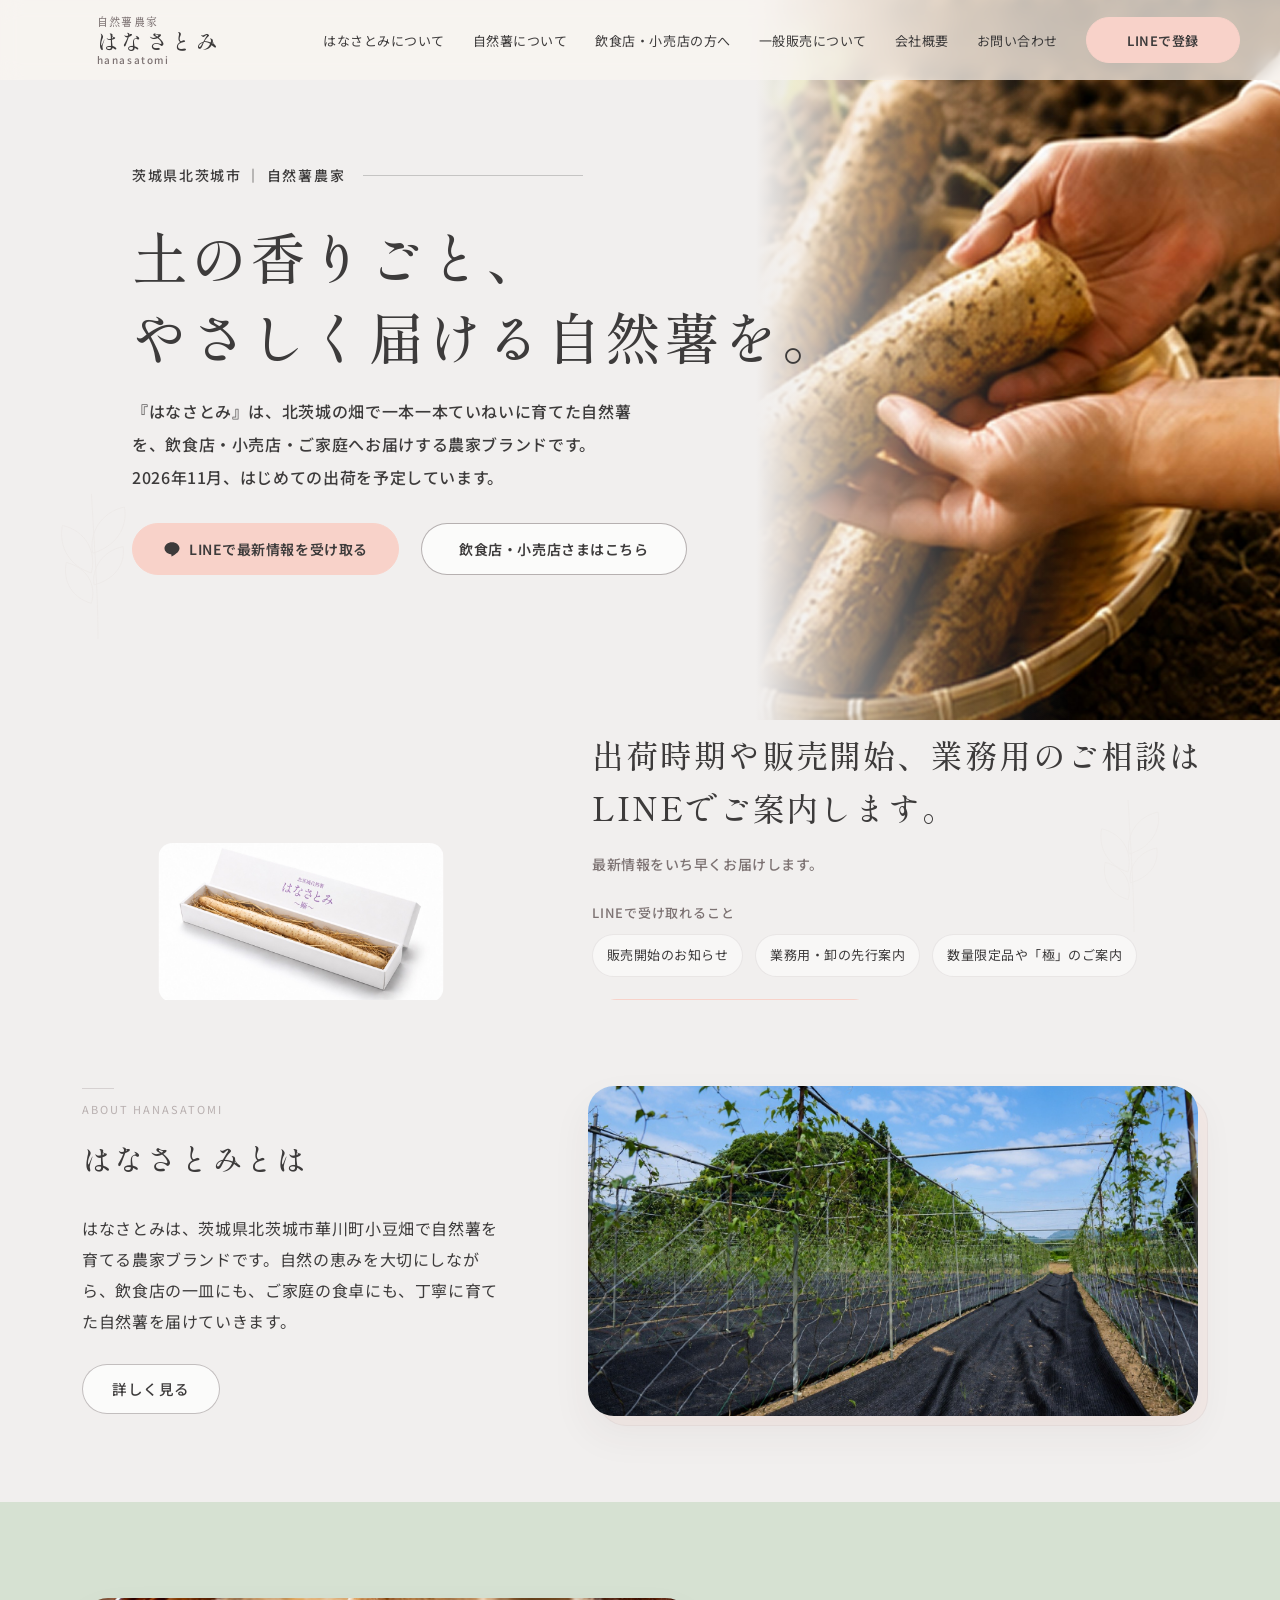
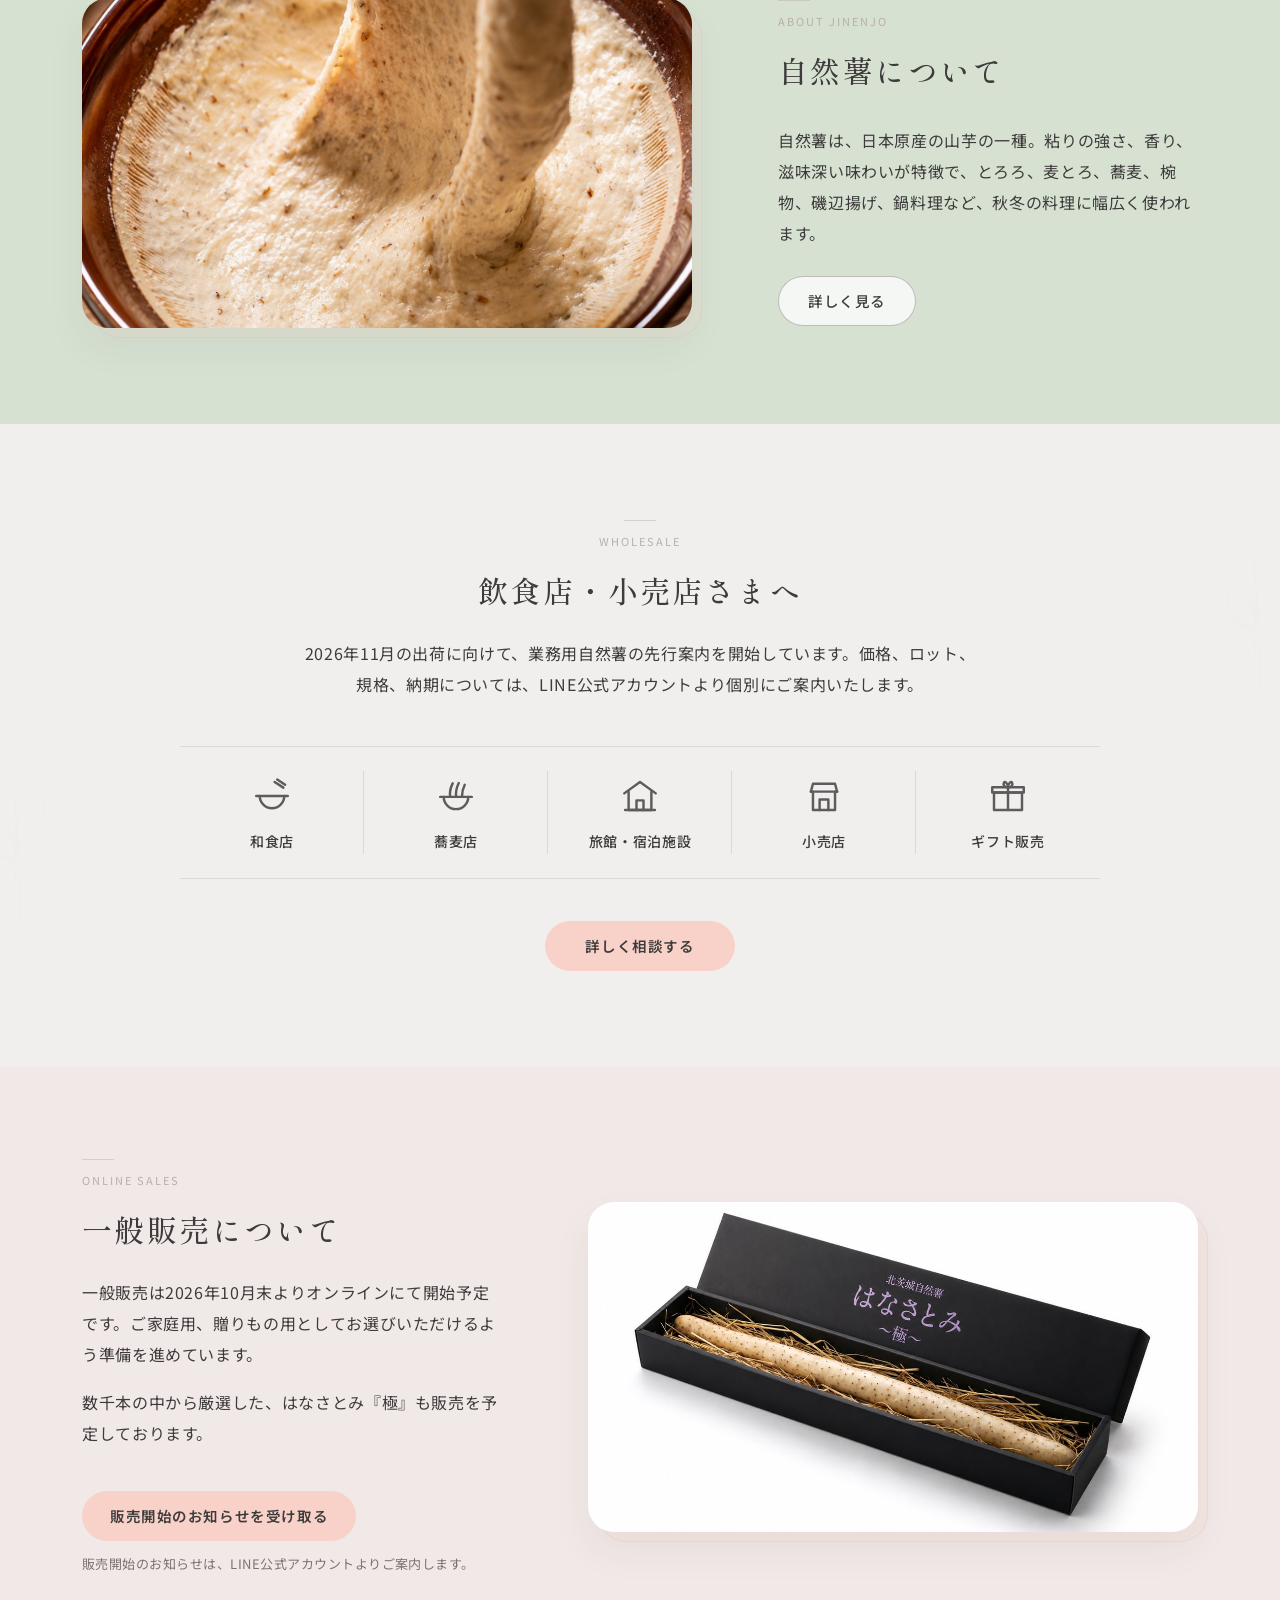
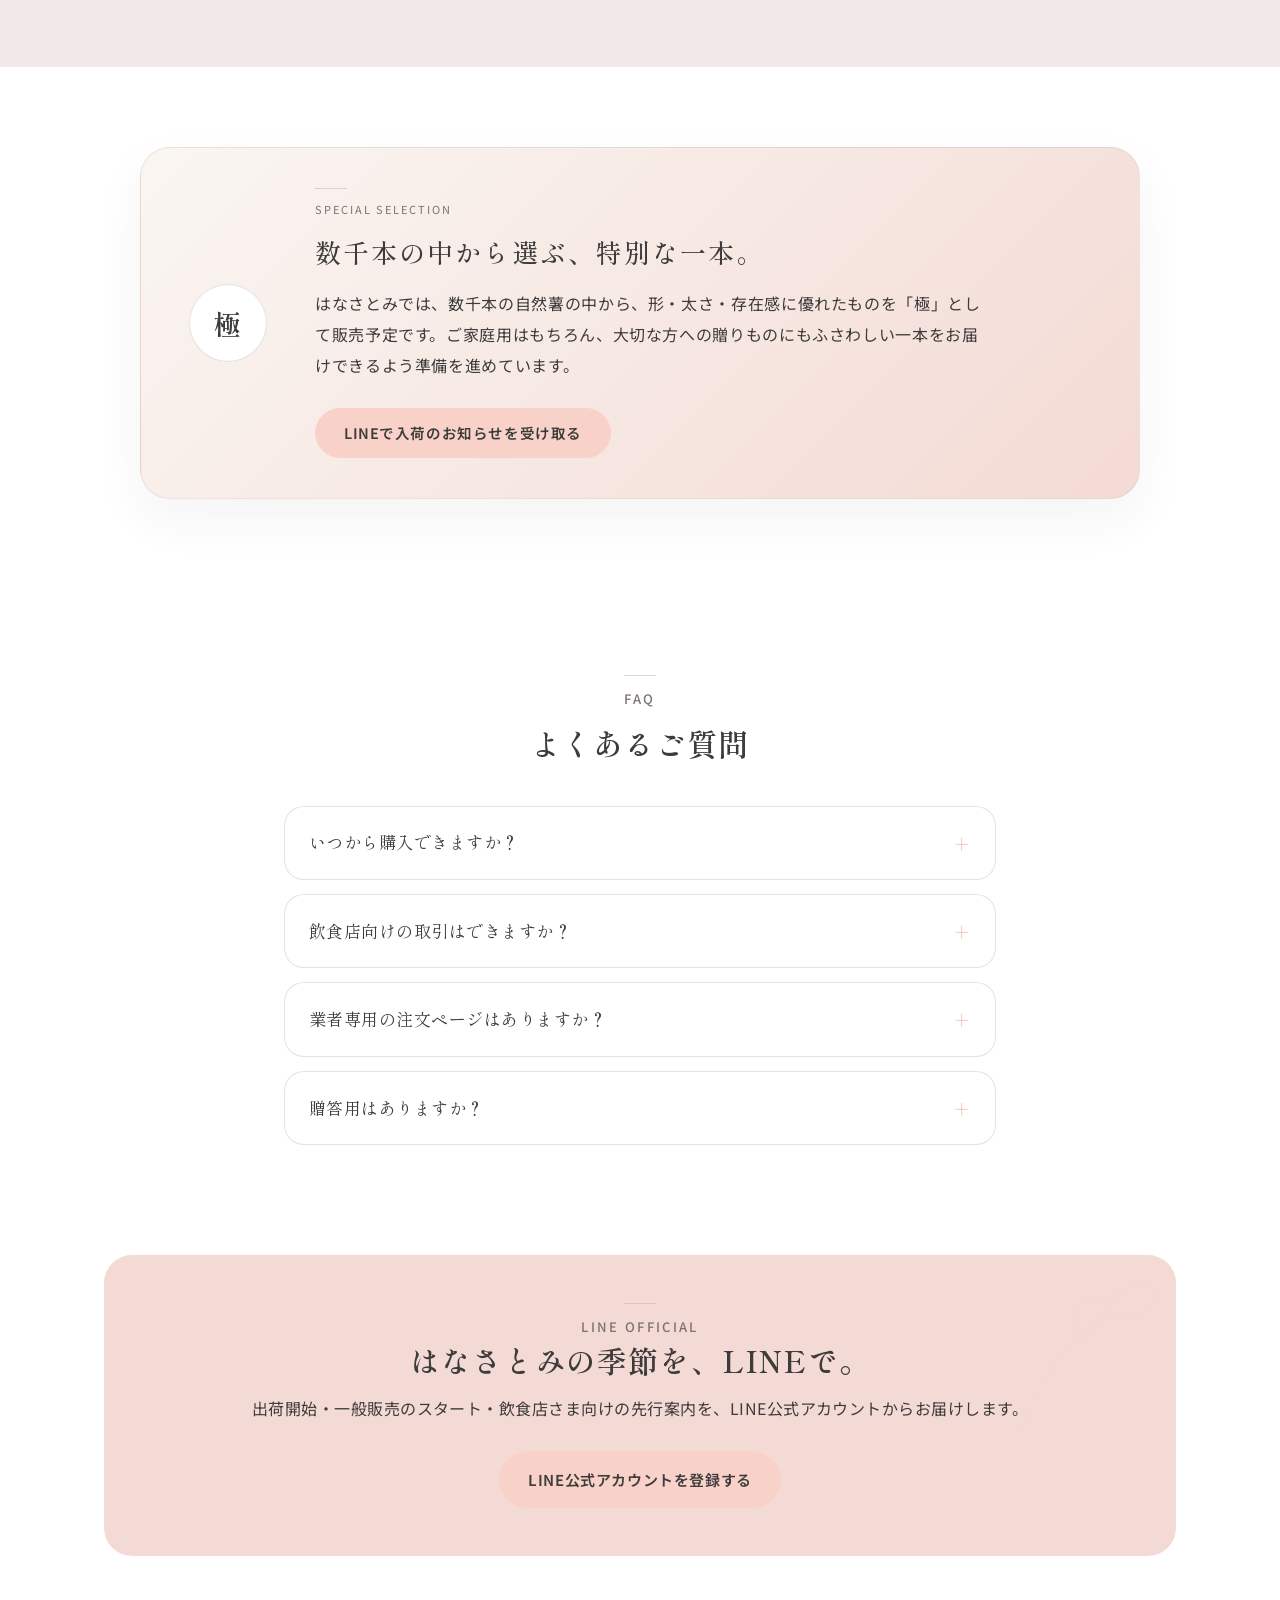
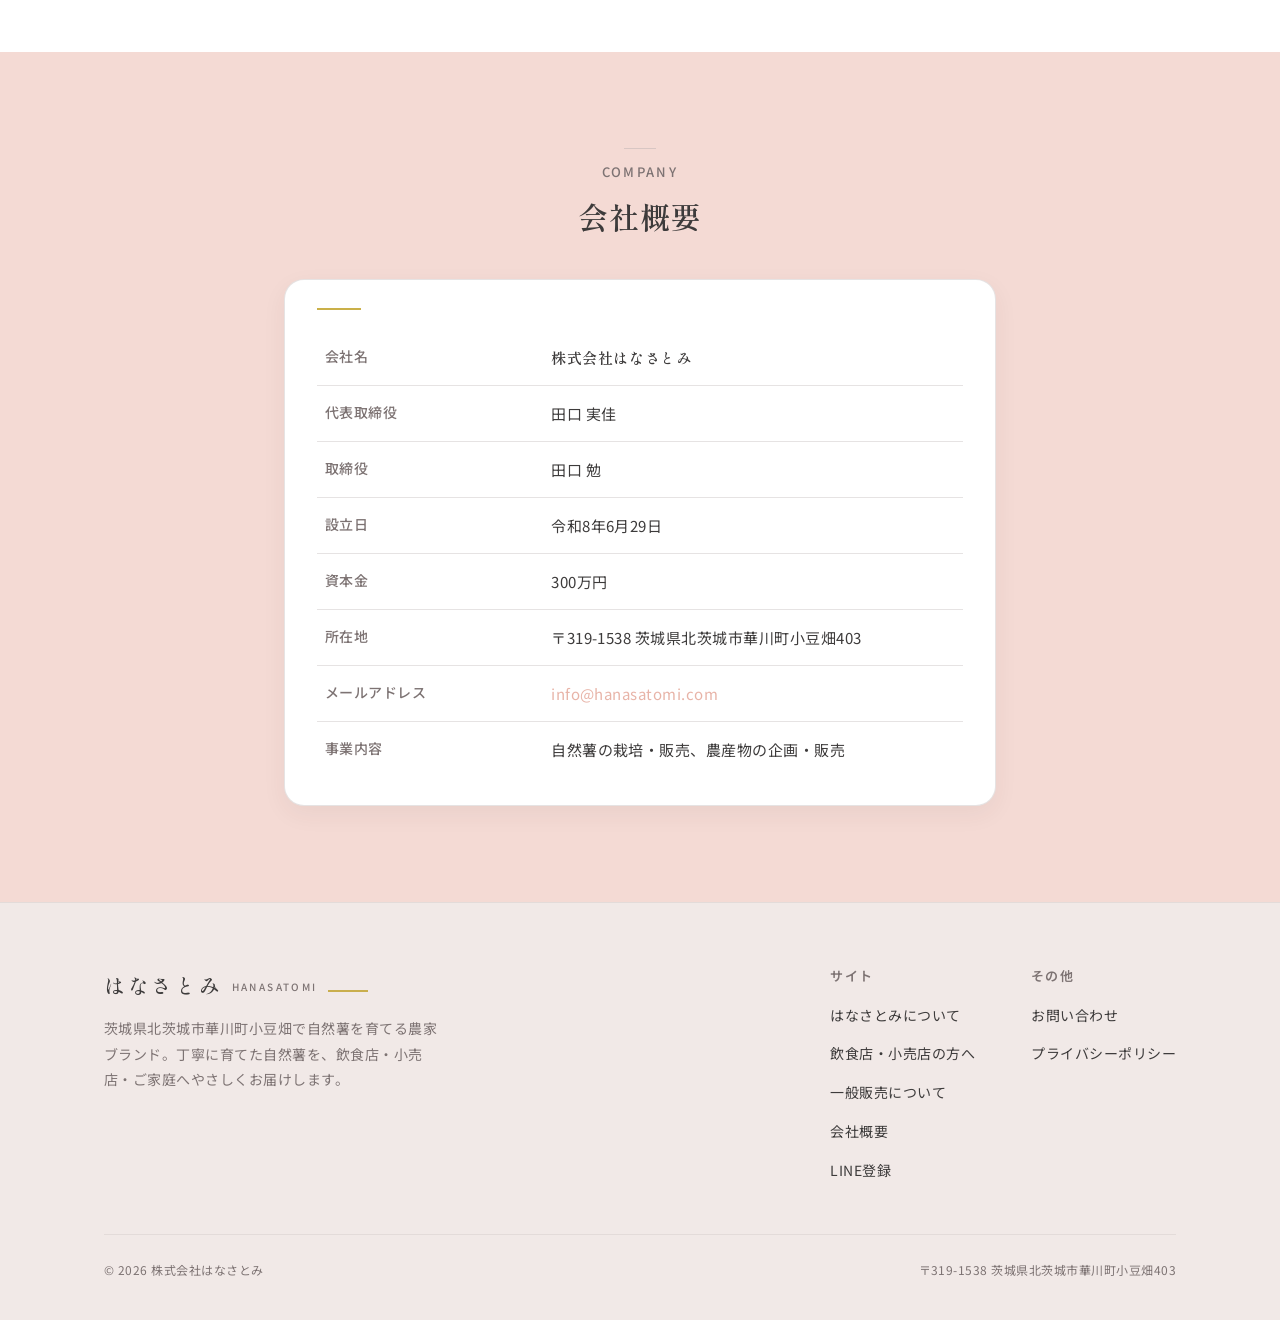
==== index.html @ 68ae659c "feat: Google Search Console 所有権確認を追加 - 確認用HTMLファイル googlea87a2922292d357d.html をサイトルートに配置 - TOPページのh" ====
<!DOCTYPE html>
<html lang="ja">
<head>
<meta charset="UTF-8">
<meta name="viewport" content="width=device-width, initial-scale=1.0">
<meta name="google-site-verification" content="Shr8E3-V74vYPnxt3Xdu-fUagELW7TM986gsbhYW1aU" />
<title>自然薯農家 はなさとみ｜茨城県北茨城市の自然薯</title>
<meta name="description" content="株式会社はなさとみは、茨城県北茨城市華川町小豆畑で自然薯を育てる自然薯農家。2026年11月の初出荷に向け、飲食店・小売店さまへの先行案内と一般販売のお知らせ登録を受付中。最新情報はLINEでお届けします。">
<link rel="canonical" href="https://hanasatomi.com/">
<meta property="og:type" content="website">
<meta property="og:site_name" content="自然薯農家 はなさとみ">
<meta property="og:title" content="自然薯農家 はなさとみ｜茨城県北茨城市の自然薯">
<meta property="og:description" content="茨城県北茨城市で自然薯を育てる農家ブランド「はなさとみ」。飲食店・小売店さまへの先行案内、一般販売のお知らせ登録を受付中。2026年11月出荷予定。">
<meta property="og:url" content="https://hanasatomi.com/">
<meta property="og:image" content="https://hanasatomi.com/assets/images/ogp.png">
<meta property="og:locale" content="ja_JP">
<meta name="twitter:card" content="summary_large_image">
<meta name="twitter:title" content="自然薯農家 はなさとみ｜茨城県北茨城市の自然薯">
<meta name="twitter:description" content="茨城県北茨城市で自然薯を育てる農家ブランド「はなさとみ」。飲食店・小売店さまへの先行案内、一般販売のお知らせ登録を受付中。2026年11月出荷予定。">
<meta name="twitter:image" content="https://hanasatomi.com/assets/images/ogp.png">
<link rel="icon" href="/favicon.ico" sizes="any">
<link rel="icon" type="image/svg+xml" href="/favicon.svg">
<link rel="apple-touch-icon" href="/apple-touch-icon.png">
<link rel="preconnect" href="https://fonts.googleapis.com">
<link rel="preconnect" href="https://fonts.gstatic.com" crossorigin>
<link href="https://fonts.googleapis.com/css2?family=Shippori+Mincho:wght@500;600&family=Noto+Sans+JP:wght@400;500;600&family=Noto+Serif+JP:wght@400;500&display=swap" rel="stylesheet">
<script>document.documentElement.classList.add('js');</script>
<link rel="stylesheet" href="/assets/css/styles.css?v=20260710-polish2">
<script type="application/ld+json">
{
  "@context": "https://schema.org",
  "@type": "Organization",
  "name": "株式会社はなさとみ",
  "url": "https://hanasatomi.com/",
  "email": "info@hanasatomi.com",
  "address": {
    "@type": "PostalAddress",
    "postalCode": "319-1538",
    "addressRegion": "茨城県",
    "addressLocality": "北茨城市",
    "streetAddress": "華川町小豆畑403",
    "addressCountry": "JP"
  },
  "founder": {
    "@type": "Person",
    "name": "田口 実佳"
  },
  "description": "茨城県北茨城市で自然薯の栽培・販売、農産物の企画・販売を行う株式会社はなさとみです。"
}
</script>
<script type="application/ld+json">
{
  "@context": "https://schema.org",
  "@type": "WebSite",
  "name": "はなさとみ自然薯",
  "url": "https://hanasatomi.com/",
  "publisher": {
    "@type": "Organization",
    "name": "株式会社はなさとみ"
  }
}
</script>
</head>
<body>

<!-- Header -->
<header class="site-header">
  <div class="container">
    <a href="/" class="brand"><span class="brand__tagline">自然薯農家</span><span class="brand__name">はなさとみ</span><span class="brand__roman">hanasatomi</span></a>
    <nav class="nav" id="site-nav">
      <a href="/about/">はなさとみについて</a>
      <a href="#jinenjo">自然薯について</a>
      <a href="/wholesale/">飲食店・小売店の方へ</a>
      <a href="/coming-soon/">一般販売について</a>
      <a href="#company">会社概要</a>
      <a href="/contact/">お問い合わせ</a>
      <a href="/line/" class="btn btn--primary">LINEで登録</a>
    </nav>
    <button class="nav-toggle" aria-label="メニューを開く" aria-expanded="false" aria-controls="site-nav">
      <span></span><span></span><span></span>
    </button>
  </div>
</header>

<!-- 1. Hero / ファーストビュー（左テキスト＋右写真背景の2層構成） -->
<section class="hero hero--split" id="top">
  <div class="hero-visual">
    <img src="/assets/images/home-hero.jpg" alt="北茨城の畑で、収穫した自然薯を手にする様子">
  </div>
  <svg class="hero-leaf" viewBox="0 0 200 260" fill="none" stroke="currentColor" stroke-width="1.4" aria-hidden="true">
    <path d="M100 250 C 100 190, 96 130, 90 30"/>
    <path d="M90 150 C 58 140, 40 112, 46 78 C 82 86, 98 118, 90 150 Z"/>
    <path d="M92 120 C 126 110, 146 82, 140 50 C 104 58, 86 90, 92 120 Z"/>
    <path d="M90 196 C 62 188, 46 164, 52 134 C 84 142, 98 168, 90 196 Z"/>
    <path d="M94 168 C 124 160, 142 138, 138 110 C 108 116, 90 142, 94 168 Z"/>
  </svg>
  <div class="hero-content">
    <span class="hero-eyebrow">茨城県北茨城市 ｜ 自然薯農家</span>
    <h1 class="hero-title">土の香りごと、<br>やさしく届ける<br class="br-sp">自然薯を。</h1>
    <p class="hero-lead">『はなさとみ』は、北茨城の畑で一本一本ていねいに育てた自然薯を、飲食店・小売店・ご家庭へお届けする農家ブランドです。2026年11月、はじめての出荷を予定しています。</p>
  </div>
  <div class="hero-actions">
    <a href="/line/" class="btn btn--primary"><svg class="btn__icon" viewBox="0 0 24 24" fill="currentColor" aria-hidden="true"><path d="M12 3C6.5 3 2 6.6 2 11.1c0 4 3.6 7.3 8.4 7.9.3.1.8.2.9.5.1.2.1.6 0 .9l-.1.8c0 .3-.2 1 .9.5 1-.4 5.7-3.4 7.8-5.7 1.4-1.6 2.1-3.2 2.1-4.9C22 6.6 17.5 3 12 3Z"/></svg>LINEで最新情報を受け取る</a>
    <a href="/wholesale/" class="btn btn--secondary">飲食店・小売店さまはこちら</a>
  </div>
</section>

<!-- 2. LINE registration CTA（Hero直下の生成り帯） -->
<section class="line-cta-section reveal" aria-labelledby="line-cta-heading">
  <!-- 固定CTA(.mobile-cta)の出し分け用アンカー：main.jsが.cta-blockの可視でmobile-ctaを隠すため、この帯が見える間は隠す。見た目は打ち消し済み -->
  <span class="cta-block line-cta-anchor" aria-hidden="true"></span>
  <div class="line-cta-inner">
    <div class="line-cta-visual" aria-hidden="true">
      <img class="line-basket" src="/assets/images/jinenjyo-29.jpg" alt="" loading="lazy">
    </div>
    <div class="line-cta-content">
      <h2 class="line-cta-title" id="line-cta-heading">
        <span class="lc-pc">出荷時期や販売開始、業務用のご相談は<br>LINEでご案内します。</span>
        <span class="lc-sp">出荷のお知らせ、<br>販売開始、業務用の<br>ご相談は<br>LINEでご案内します。</span>
      </h2>
      <div class="line-cta-mobile-image" aria-hidden="true">
        <img src="/assets/images/jinenjyo-29.jpg" alt="" loading="lazy">
      </div>
      <p class="line-cta-lead">最新情報をいち早くお届けします。</p>
      <div class="line-benefits">
        <p class="line-benefits__title">LINEで受け取れること</p>
        <ul class="line-benefits__list">
          <li class="line-benefits__item">販売開始のお知らせ</li>
          <li class="line-benefits__item">業務用・卸の先行案内</li>
          <li class="line-benefits__item">数量限定品や「極」のご案内</li>
        </ul>
      </div>
      <div class="line-cta-actions">
        <a href="/line/" class="btn btn--primary line-cta-button">
          <svg class="btn__icon" viewBox="0 0 24 24" fill="currentColor" aria-hidden="true"><path d="M12 3C6.5 3 2 6.6 2 11.1c0 4 3.6 7.3 8.4 7.9.3.1.8.2.9.5.1.2.1.6 0 .9l-.1.8c0 .3-.2 1 .9.5 1-.4 5.7-3.4 7.8-5.7 1.4-1.6 2.1-3.2 2.1-4.9C22 6.6 17.5 3 12 3Z"/></svg>
          <span class="lc-pc">LINEで最新情報を受け取る</span>
          <span class="lc-sp">LINE公式アカウントに<br>登録する</span>
        </a>
      </div>
    </div>
    <svg class="line-cta-leaf" viewBox="0 0 200 260" fill="none" stroke="currentColor" stroke-width="1.4" aria-hidden="true">
      <path d="M100 250 C 100 190, 96 130, 90 30"/>
      <path d="M90 150 C 58 140, 40 112, 46 78 C 82 86, 98 118, 90 150 Z"/>
      <path d="M92 120 C 126 110, 146 82, 140 50 C 104 58, 86 90, 92 120 Z"/>
      <path d="M90 196 C 62 188, 46 164, 52 134 C 84 142, 98 168, 90 196 Z"/>
      <path d="M94 168 C 124 160, 142 138, 138 110 C 108 116, 90 142, 94 168 Z"/>
    </svg>
  </div>
</section>

<!-- 3. はなさとみとは（左テキスト / 右に畑の風景） -->
<section class="about-intro-section reveal">
  <div class="about-intro-inner">
    <div class="about-intro-head">
      <p class="section-kicker">ABOUT HANASATOMI</p>
      <h2 class="about-intro-title">はなさとみとは</h2>
    </div>
    <div class="about-intro-image photo-depth">
      <img src="/assets/images/jinenjyo-37.jpg" alt="北茨城・華川町にある、支柱を組んだ自然薯畑" loading="lazy">
    </div>
    <div class="about-intro-body">
      <p class="about-intro-text">はなさとみは、茨城県北茨城市華川町小豆畑で自然薯を育てる農家ブランドです。自然の恵みを大切にしながら、飲食店の一皿にも、ご家庭の食卓にも、丁寧に育てた自然薯を届けていきます。</p>
      <a href="/about/" class="btn about-intro-button">詳しく見る</a>
    </div>
  </div>
</section>

<!-- 4. 自然薯について（左にとろろ / 右テキスト） -->
<section class="jinenjo-section reveal" id="jinenjo">
  <div class="jinenjo-inner">
    <div class="jinenjo-head">
      <p class="section-kicker">ABOUT JINENJO</p>
      <h2 class="jinenjo-title">自然薯について</h2>
    </div>
    <div class="jinenjo-image photo-depth">
      <img src="/assets/images/jinenjyo-24.jpg?v=20260707b" alt="すりおろした自然薯の生地をこねるようす" loading="lazy">
    </div>
    <div class="jinenjo-body">
      <p class="jinenjo-text">自然薯は、日本原産の山芋の一種。粘りの強さ、香り、滋味深い味わいが特徴で、とろろ、麦とろ、蕎麦、椀物、磯辺揚げ、鍋料理など、秋冬の料理に幅広く使われます。</p>
      <a href="/about/" class="btn jinenjo-button">詳しく見る</a>
    </div>
  </div>
</section>

<!-- 5. 飲食店・小売店さまへ（中央寄せ＋アイコン5つ＋CTA） -->
<section class="business-section reveal">
  <svg class="business-leaf-left" viewBox="0 0 200 260" fill="none" stroke="currentColor" stroke-width="1.4" aria-hidden="true">
    <path d="M100 250 C 100 190, 96 130, 90 30"/>
    <path d="M90 150 C 58 140, 40 112, 46 78 C 82 86, 98 118, 90 150 Z"/>
    <path d="M92 120 C 126 110, 146 82, 140 50 C 104 58, 86 90, 92 120 Z"/>
    <path d="M90 196 C 62 188, 46 164, 52 134 C 84 142, 98 168, 90 196 Z"/>
  </svg>
  <svg class="business-leaf-right" viewBox="0 0 200 260" fill="none" stroke="currentColor" stroke-width="1.4" aria-hidden="true">
    <path d="M100 250 C 100 190, 96 130, 90 30"/>
    <path d="M90 150 C 58 140, 40 112, 46 78 C 82 86, 98 118, 90 150 Z"/>
    <path d="M92 120 C 126 110, 146 82, 140 50 C 104 58, 86 90, 92 120 Z"/>
    <path d="M90 196 C 62 188, 46 164, 52 134 C 84 142, 98 168, 90 196 Z"/>
  </svg>
  <div class="business-inner">
    <p class="section-kicker">WHOLESALE</p>
    <h2 class="business-title">飲食店・小売店さまへ</h2>
    <p class="business-lead">2026年11月の出荷に向けて、業務用自然薯の先行案内を開始しています。価格、ロット、規格、納期については、LINE公式アカウントより個別にご案内いたします。</p>
    <div class="business-icons">
      <div class="business-icon-item">
        <svg class="business-icon" viewBox="0 0 24 24" fill="none" stroke="currentColor" stroke-width="1.4" stroke-linecap="round" stroke-linejoin="round" aria-hidden="true">
          <path d="M3 12h18"/><path d="M5 12a7 7 0 0 0 14 0"/><path d="M13.5 4l5 3.2"/><path d="M15 2.6l4.5 3"/>
        </svg>
        <span class="business-icon-label">和食店</span>
      </div>
      <div class="business-icon-item">
        <svg class="business-icon" viewBox="0 0 24 24" fill="none" stroke="currentColor" stroke-width="1.4" stroke-linecap="round" stroke-linejoin="round" aria-hidden="true">
          <path d="M3 12.5h18"/><path d="M5 12.5a7 7 0 0 0 14 0"/><path d="M8.6 12.5c-.3-3 .4-5.6 1.5-7.7"/><path d="M12 12.5c-.2-3 .5-5.8 1.6-7.9"/><path d="M15.4 12.5c0-2.6.6-4.9 1.6-6.9"/>
        </svg>
        <span class="business-icon-label">蕎麦店</span>
      </div>
      <div class="business-icon-item">
        <svg class="business-icon" viewBox="0 0 24 24" fill="none" stroke="currentColor" stroke-width="1.4" stroke-linecap="round" stroke-linejoin="round" aria-hidden="true">
          <path d="M3 10.5l9-6.5 9 6.5"/><path d="M5.5 9.5V20h13V9.5"/><path d="M10 20v-5.5h4V20"/><path d="M3.5 20h17"/>
        </svg>
        <span class="business-icon-label">旅館・宿泊施設</span>
      </div>
      <div class="business-icon-item">
        <svg class="business-icon" viewBox="0 0 24 24" fill="none" stroke="currentColor" stroke-width="1.4" stroke-linecap="round" stroke-linejoin="round" aria-hidden="true">
          <path d="M4.5 9.5l1.2-4.5h12.6l1.2 4.5"/><path d="M4.5 9.5h15"/><path d="M5.7 9.5V20h12.6V9.5"/><path d="M9.5 20v-6h5v6"/>
        </svg>
        <span class="business-icon-label">小売店</span>
      </div>
      <div class="business-icon-item">
        <svg class="business-icon" viewBox="0 0 24 24" fill="none" stroke="currentColor" stroke-width="1.4" stroke-linecap="round" stroke-linejoin="round" aria-hidden="true">
          <path d="M4 10h16v10H4z"/><path d="M3 7h18v3H3z"/><path d="M12 7v13"/><path d="M12 7c-1.6 0-3-1-2.4-2.6C10 3.2 12 4.5 12 7c0-2.5 2-3.8 2.4-2.6C15 6 13.6 7 12 7Z"/>
        </svg>
        <span class="business-icon-label">ギフト販売</span>
      </div>
    </div>
    <a href="/wholesale/" class="business-button">詳しく相談する</a>
  </div>
</section>

<!-- 6. 一般販売について（左テキスト / 右に贈答イメージ） -->
<section class="general-sale-section reveal">
  <div class="general-sale-inner">
    <div class="general-sale-content">
      <p class="general-sale-kicker">ONLINE SALES</p>
      <h2 class="general-sale-title">一般販売について</h2>
      <p class="general-sale-text">一般販売は2026年10月末よりオンラインにて開始予定です。ご家庭用、贈りもの用としてお選びいただけるよう準備を進めています。</p>
      <p class="general-sale-text">数千本の中から厳選した、はなさとみ『極』も販売を予定しております。</p>
      <a href="/coming-soon/" class="general-sale-button">販売開始のお知らせを受け取る</a>
      <p class="line-hint">販売開始のお知らせは、LINE公式アカウントよりご案内します。</p>
    </div>
    <div class="general-sale-image photo-depth">
      <img src="/assets/images/home-gift.jpg?v=20260703b" alt="自然薯の贈答用ギフト箱" loading="lazy">
    </div>
  </div>
</section>

<!-- 6.5 特別な自然薯「極」 -->
<section class="kiwami-section reveal">
  <div class="container">
    <div class="kiwami-card">
      <div class="kiwami-badge" aria-hidden="true">極</div>
      <div class="kiwami-body">
        <p class="kiwami-kicker">SPECIAL SELECTION</p>
        <h2 class="kiwami-title">数千本の中から選ぶ、<br class="br-sp">特別な一本。</h2>
        <p class="kiwami-text">はなさとみでは、数千本の自然薯の中から、形・太さ・存在感に優れたものを「極」として販売予定です。ご家庭用はもちろん、大切な方への贈りものにもふさわしい一本をお届けできるよう準備を進めています。</p>
        <a href="/line/" class="btn btn--primary kiwami-cta">LINEで入荷のお知らせを受け取る</a>
      </div>
    </div>
  </div>
</section>

<!--
  Phase 5: HOW TO ENJOY / 利用シーン
  料理写真・実利用シーン素材が揃った段階で再表示予定。
  完全削除ではなく一時的にコメントアウトで非表示化しています。
  復活方法：直後の「利用シーン（非表示中…」で始まる囲みコメントの開始と終了の2行を削除してください。
-->
<!-- 利用シーン（非表示中：素材待ち）
<section class="section section--surface">
  <div class="container">
    <div class="section-head">
      <span class="eyebrow">HOW TO ENJOY</span>
      <h2>利用シーン</h2>
      <p class="sub">とろろから鍋料理、贈りものまで。秋冬の食卓に幅広く。</p>
    </div>
    <div class="scene-grid">
      <div class="scene-card"><div class="photo-frame photo-frame--square"><svg class="photo-frame__leaf" viewBox="0 0 200 200" fill="none" stroke="currentColor" stroke-width="3" aria-hidden="true"><path d="M100 165 C 100 120, 100 90, 100 45"/><path d="M100 120 C 74 112, 62 92, 66 68 C 92 74, 104 96, 100 120 Z"/></svg></div><div class="scene-label">とろろ</div></div>
      <div class="scene-card"><div class="photo-frame photo-frame--square"><svg class="photo-frame__leaf" viewBox="0 0 200 200" fill="none" stroke="currentColor" stroke-width="3" aria-hidden="true"><path d="M100 165 C 100 120, 100 90, 100 45"/><path d="M100 120 C 74 112, 62 92, 66 68 C 92 74, 104 96, 100 120 Z"/></svg></div><div class="scene-label">麦とろ</div></div>
      <div class="scene-card"><div class="photo-frame photo-frame--square"><svg class="photo-frame__leaf" viewBox="0 0 200 200" fill="none" stroke="currentColor" stroke-width="3" aria-hidden="true"><path d="M100 165 C 100 120, 100 90, 100 45"/><path d="M100 120 C 74 112, 62 92, 66 68 C 92 74, 104 96, 100 120 Z"/></svg></div><div class="scene-label">蕎麦</div></div>
      <div class="scene-card"><div class="photo-frame photo-frame--square"><svg class="photo-frame__leaf" viewBox="0 0 200 200" fill="none" stroke="currentColor" stroke-width="3" aria-hidden="true"><path d="M100 165 C 100 120, 100 90, 100 45"/><path d="M100 120 C 74 112, 62 92, 66 68 C 92 74, 104 96, 100 120 Z"/></svg></div><div class="scene-label">磯辺揚げ</div></div>
      <div class="scene-card"><div class="photo-frame photo-frame--square"><svg class="photo-frame__leaf" viewBox="0 0 200 200" fill="none" stroke="currentColor" stroke-width="3" aria-hidden="true"><path d="M100 165 C 100 120, 100 90, 100 45"/><path d="M100 120 C 74 112, 62 92, 66 68 C 92 74, 104 96, 100 120 Z"/></svg></div><div class="scene-label">椀物</div></div>
      <div class="scene-card"><div class="photo-frame photo-frame--square"><svg class="photo-frame__leaf" viewBox="0 0 200 200" fill="none" stroke="currentColor" stroke-width="3" aria-hidden="true"><path d="M100 165 C 100 120, 100 90, 100 45"/><path d="M100 120 C 74 112, 62 92, 66 68 C 92 74, 104 96, 100 120 Z"/></svg></div><div class="scene-label">鍋料理</div></div>
      <div class="scene-card"><div class="photo-frame photo-frame--square"><svg class="photo-frame__leaf" viewBox="0 0 200 200" fill="none" stroke="currentColor" stroke-width="3" aria-hidden="true"><path d="M100 165 C 100 120, 100 90, 100 45"/><path d="M100 120 C 74 112, 62 92, 66 68 C 92 74, 104 96, 100 120 Z"/></svg></div><div class="scene-label">贈答品</div></div>
    </div>
  </div>
</section>
-->

<!-- 9. よくあるご質問 -->
<section class="section section--surface reveal">
  <div class="container container--narrow">
    <div class="section-head">
      <span class="eyebrow">FAQ</span>
      <h2>よくあるご質問</h2>
    </div>
    <div class="faq">
      <details>
        <summary>いつから購入できますか？</summary>
        <p>一般販売は2026年10月末、出荷は11月を予定しています。</p>
      </details>
      <details>
        <summary>飲食店向けの取引はできますか？</summary>
        <p>はい。飲食店・小売店さま向けに先行案内を行っています。LINEよりご相談ください。</p>
      </details>
      <details>
        <summary>業者専用の注文ページはありますか？</summary>
        <p>10月末の販売開始にあわせて、LINEでページURLと閲覧用パスワードをご案内予定です。</p>
      </details>
      <details>
        <summary>贈答用はありますか？</summary>
        <p>準備中です。販売開始時にLINEでご案内します。</p>
      </details>
    </div>
  </div>
</section>

<!-- 10. Final CTA -->
<section class="section section--surface reveal" style="padding-top:0;">
  <div class="container">
    <div class="cta-block">
      <svg class="leaf-deco leaf-deco--tr leaf-deco--pink" viewBox="0 0 200 200" fill="none" stroke="currentColor" stroke-width="1.5" aria-hidden="true">
        <path d="M40 180 C 60 120, 90 90, 150 40"/>
        <path d="M95 96 C 80 70, 90 55, 120 60 C 110 85, 100 95, 95 96 Z"/>
        <path d="M120 70 C 130 45, 150 40, 168 52 C 150 78, 132 78, 120 70 Z"/>
      </svg>
      <span class="eyebrow">LINE OFFICIAL</span>
      <h2>はなさとみの季節を、LINEで。</h2>
      <p>出荷開始・一般販売のスタート・飲食店さま向けの先行案内を、LINE公式アカウントからお届けします。</p>
      <div class="hero-actions">
        <a href="/line/" class="btn btn--primary">LINE公式アカウントを登録する</a>
      </div>
    </div>
  </div>
</section>

<!-- 会社概要（フッター直前） -->
<section class="section section--soft reveal" id="company">
  <div class="container container--narrow">
    <div class="section-head">
      <span class="eyebrow">COMPANY</span>
      <h2>会社概要</h2>
    </div>
    <div class="card info-card">
      <hr class="gold-rule">
      <table class="info-table">
        <tbody>
          <tr><th>会社名</th><td class="formal-name">株式会社はなさとみ</td></tr>
          <tr><th>代表取締役</th><td>田口 実佳</td></tr>
          <tr><th>取締役</th><td>田口 勉</td></tr>
          <tr><th>設立日</th><td>令和8年6月29日</td></tr>
          <tr><th>資本金</th><td>300万円</td></tr>
          <tr><th>所在地</th><td>〒319-1538 茨城県北茨城市華川町小豆畑403</td></tr>
          <tr><th>メールアドレス</th><td><a href="mailto:info@hanasatomi.com">info@hanasatomi.com</a></td></tr>
          <tr><th>事業内容</th><td>自然薯の栽培・販売、農産物の企画・販売</td></tr>
        </tbody>
      </table>
    </div>
  </div>
</section>

<!-- Footer -->
<footer class="site-footer">
  <div class="container">
    <div class="footer-grid">
      <div class="footer-about">
        <div class="brand">はなさとみ<small>HANASATOMI</small></div>
        <p>茨城県北茨城市華川町小豆畑で自然薯を育てる農家ブランド。丁寧に育てた自然薯を、飲食店・小売店・ご家庭へやさしくお届けします。</p>
      </div>
      <div class="footer-nav">
        <div>
          <h4>サイト</h4>
          <ul>
            <li><a href="/about/">はなさとみについて</a></li>
            <li><a href="/wholesale/">飲食店・小売店の方へ</a></li>
            <li><a href="/coming-soon/">一般販売について</a></li>
            <li><a href="#company">会社概要</a></li>
            <li><a href="/line/">LINE登録</a></li>
          </ul>
        </div>
        <div>
          <h4>その他</h4>
          <ul>
            <li><a href="/contact/">お問い合わせ</a></li>
            <li><a href="/privacy/">プライバシーポリシー</a></li>
          </ul>
        </div>
      </div>
    </div>
    <div class="footer-bottom">
      <span>© 2026 株式会社はなさとみ</span>
      <span>〒319-1538 茨城県北茨城市華川町小豆畑403</span>
    </div>
  </div>
</footer>

<!-- Mobile fixed CTA -->
<div class="mobile-cta">
  <a href="/line/" class="btn btn--primary">LINEで最新情報を受け取る</a>
</div>

<script src="/assets/js/main.js?v=20260710-polish2"></script>
</body>
</html>
---- assets/css/styles.css ----
/* =========================================================
   はなさとみ 公式サイト 共通スタイル
   すべての値は DESIGN.md の定義に対応。未定義値は追加しないこと。
   ========================================================= */

/* ---------- Design Tokens ---------- */
:root {
  /* Brand Colors */
  --primary: #F8D2C9;
  --primary-soft: #F4DAD4;
  --primary-deep: #E8B4A8;
  --background: #F1EFEE;
  --surface: #FFFFFF;
  --text-main: #3D3B3B;
  --text-sub: #7D7373;
  --border: #B8AFAF;
  --accent-green: #9FCF8A;
  --accent-green-soft: #D6E1D2;
  --secondary-hover: #F1E9E7;

  /* Formal Accent（名刺由来。会社情報・フッターの小さなアクセント限定。メイン/CTA禁止） */
  --formal-gold: #B8960C;
  --formal-navy: #1A2540;

  /* Derived */
  --border-soft: rgba(184, 175, 175, 0.35);
  --border-faint: rgba(184, 175, 175, 0.25);

  /* Typography */
  --font-heading: "Shippori Mincho", "Zen Old Mincho", "Noto Serif JP", serif;
  --font-body: "Noto Sans JP", "Noto Serif JP", sans-serif;
  --base-size: 16px;
  --base-line: 1.8;
  --tracking: 0.03em;

  /* Layout */
  --max-width: 1120px;
  --wide-width: 1280px;
  --content-width: 760px;
  --pad-x: 24px;
  --pad-x-mobile: 20px;

  /* Radius */
  --radius-card: 20px;
  --radius-cta: 28px;
  --radius-input: 12px;
  --radius-pill: 999px;

  /* Shadow */
  --shadow-card: 0 8px 24px rgba(61, 59, 59, 0.06);
  --shadow-float: 0 10px 30px rgba(61, 59, 59, 0.12);

  /* Header */
  --header-h: 80px;
  --header-h-mobile: 64px;
}

/* ---------- Reset / Base ---------- */
*, *::before, *::after { margin: 0; padding: 0; box-sizing: border-box; }

html { scroll-behavior: smooth; }

body {
  font-family: var(--font-body);
  font-size: var(--base-size);
  line-height: var(--base-line);
  letter-spacing: var(--tracking);
  font-weight: 400;
  color: var(--text-main);
  background: var(--background);
  -webkit-font-smoothing: antialiased;
  text-rendering: optimizeLegibility;
}

img { max-width: 100%; display: block; }

a { color: inherit; text-decoration: none; }

/* ---------- Typography ---------- */
h1, h2, h3, h4 {
  font-family: var(--font-heading);
  font-weight: 600;
  line-height: 1.45;
  letter-spacing: 0.04em;
  color: var(--text-main);
}
h1 { font-size: 40px; font-weight: 500; line-height: 1.5; }
h2 { font-size: 30px; }
h3 { font-size: 22px; }

.eyebrow {
  font-size: 13px;
  letter-spacing: 0.18em;
  color: var(--text-sub);
  font-family: var(--font-body);
  font-weight: 500;
}

.lead { font-size: 17px; color: var(--text-main); }
.sub { color: var(--text-sub); }
.caption { font-size: 13px; color: var(--text-sub); }
.center { text-align: center; }
/* 見出しのフレーズ単位改行用（語中で割れないよう、意味のまとまりを nowrap にする） */
.nb { white-space: nowrap; }

p { margin: 0 0 1em; }
p:last-child { margin-bottom: 0; }

/* ---------- Layout helpers ---------- */
.container {
  width: 100%;
  max-width: var(--max-width);
  margin: 0 auto;
  padding-left: var(--pad-x);
  padding-right: var(--pad-x);
}
.container--narrow { max-width: var(--content-width); }

.section { padding: 96px 0; position: relative; overflow: hidden; }
.section--soft { background: var(--primary-soft); }
.section--pink { background: var(--primary); }
.section--surface { background: var(--surface); }
.section--green { background: var(--accent-green-soft); }

.section-head { text-align: center; margin-bottom: 40px; }
.section-head .eyebrow { display: block; margin-bottom: 12px; }
.section-head h2 { margin-bottom: 24px; }

.stack > * + * { margin-top: 26px; }
.stack p { line-height: 1.95; max-width: 680px; }
.stack p + p { margin-top: 16px; }

.grid { display: grid; gap: 24px; }
.grid--2 { grid-template-columns: repeat(2, 1fr); }
.grid--3 { grid-template-columns: repeat(3, 1fr); }

/* ---------- Buttons ---------- */
.btn {
  display: inline-flex;
  align-items: center;
  justify-content: center;
  gap: 8px;
  min-width: 160px;
  padding: 14px 28px;
  border-radius: var(--radius-pill);
  font-family: var(--font-body);
  font-size: 15px;
  font-weight: 600;
  letter-spacing: 0.04em;
  cursor: pointer;
  transition: background-color 0.2s ease, border-color 0.2s ease, color 0.2s ease, transform 0.25s ease, box-shadow 0.25s ease;
  border: 1px solid transparent;
  text-align: center;
}
.btn--primary {
  background: var(--primary);
  color: var(--text-main);
  border-color: var(--primary);
}
.btn--primary:hover { background: var(--primary-soft); border-color: var(--primary-soft); }

.btn--secondary {
  background: var(--surface);
  color: var(--text-main);
  border-color: var(--border);
}
.btn--secondary:hover { background: var(--secondary-hover); }

.btn--dark {
  background: var(--text-main);
  color: var(--surface);
}
.btn--dark:hover { opacity: 0.88; }

.btn--line {
  background: #06C755;
  color: #fff;
  border-color: #06C755;
}
.btn--line:hover { opacity: 0.9; }

.btn--block { width: 100%; }

/* ---------- Cards ---------- */
.card {
  background: var(--surface);
  border: 1px solid var(--border-soft);
  border-radius: var(--radius-card);
  padding: 32px;
  box-shadow: var(--shadow-card);
}
.card h3 { margin-bottom: 12px; }
.card .card-icon {
  width: 48px; height: 48px;
  margin-bottom: 16px;
  color: var(--primary-deep);
}

/* ---------- Badge / Label ---------- */
.badge {
  display: inline-block;
  background: var(--accent-green-soft);
  color: var(--text-main);
  font-size: 13px;
  letter-spacing: 0.06em;
  border-radius: var(--radius-pill);
  padding: 4px 12px;
}
.badge--pink { background: var(--primary); }

/* ---------- Input / Form ---------- */
.field { margin-bottom: 20px; }
.field label {
  display: block;
  font-size: 14px;
  font-weight: 500;
  margin-bottom: 8px;
}
.field .req { color: var(--primary-deep); font-size: 12px; margin-left: 6px; }

.input, .textarea, .select {
  width: 100%;
  background: var(--surface);
  border: 1px solid var(--border);
  border-radius: var(--radius-input);
  padding: 12px 14px;
  font-size: 16px;
  font-family: var(--font-body);
  color: var(--text-main);
  transition: all 0.2s ease;
}
.input::placeholder, .textarea::placeholder { color: var(--border); }
.textarea { min-height: 140px; resize: vertical; }
.input:focus, .textarea:focus, .select:focus {
  outline: none;
  border-color: var(--primary);
  box-shadow: 0 0 0 3px rgba(248, 210, 201, 0.35);
}

/* ---------- Header（生成り寄り・半透明。Heroと一体化） ---------- */
.site-header {
  position: sticky;
  top: 0;
  z-index: 50;
  height: var(--header-h);
  display: flex;
  align-items: center;
  background: rgba(250, 246, 241, 0.72);
  backdrop-filter: blur(10px);
  -webkit-backdrop-filter: blur(10px);
  border-bottom: none;
}
.site-header .container {
  max-width: none;
  /* ロゴ左端をHeroコピー左端(132px)に合わせる。1440で≈132px、1024以下で40pxへ滑らかに縮小 */
  padding-left: clamp(40px, calc(40px + (100vw - 1024px) * 0.221), 132px);
  padding-right: 40px;
  display: flex;
  align-items: center;
  justify-content: space-between;
}
.brand {
  display: inline-flex;
  align-items: center;
  gap: 10px;
  flex: 0 0 auto;
  white-space: nowrap;
  font-family: var(--font-heading);
  font-size: 21px;
  font-weight: 500;
  letter-spacing: 0.12em;
  color: var(--text-main);
}
.brand__mark { width: 34px; height: auto; flex: 0 0 auto; }
.brand__text { display: block; }
.brand small {
  display: block;
  font-family: var(--font-body);
  font-size: 10px;
  letter-spacing: 0.24em;
  color: var(--text-sub);
  margin-top: 2px;
}
/* ヘッダーのロゴは3段テキスト。フッターの .brand に影響させないため .site-header に限定し、
   行間を詰めて header 80px / SP 72px の高さを増やさない */
.site-header .brand {
  flex-direction: column;
  align-items: flex-start;
  gap: 2px;
  line-height: 1.1;
}
.site-header .brand__tagline {
  font-size: 11px; line-height: 1.1; letter-spacing: 0.12em; color: var(--text-sub);
}
.site-header .brand__name {
  font-size: 22px; line-height: 1.05; letter-spacing: 0.12em; color: var(--text-main);
}
.site-header .brand__roman {
  font-family: var(--font-body);
  font-size: 10px; line-height: 1.1; letter-spacing: 0.16em; text-transform: lowercase; color: var(--text-sub);
}
.nav { display: flex; align-items: center; gap: 28px; white-space: nowrap; }
.nav a {
  font-size: 13px;
  line-height: 1;
  letter-spacing: 0.04em;
  color: var(--text-main);
  white-space: nowrap;
  transition: color 0.2s ease;
}
.nav a:hover { color: var(--primary-deep); }
.nav .btn {
  min-width: 154px;
  height: 46px;
  padding: 0 28px;
  font-size: 13px;
  font-weight: 600;
  border-radius: var(--radius-pill);
}

.nav-toggle {
  display: none;
  flex-direction: column;
  justify-content: center;
  gap: 5px;
  width: 40px; height: 40px;
  background: transparent;
  border: none;
  cursor: pointer;
}
.nav-toggle span {
  display: block;
  width: 22px; height: 1.5px;
  background: var(--text-main);
  transition: transform 0.25s ease, opacity 0.25s ease;
  margin: 0 auto;
}
.nav-toggle[aria-expanded="true"] span:nth-child(1) { transform: translateY(6.5px) rotate(45deg); }
.nav-toggle[aria-expanded="true"] span:nth-child(2) { opacity: 0; }
.nav-toggle[aria-expanded="true"] span:nth-child(3) { transform: translateY(-6.5px) rotate(-45deg); }

/* ---------- Hero ---------- */
.hero {
  position: relative;
  padding: 96px 0 88px;
  background: linear-gradient(160deg, var(--primary) 0%, var(--primary-soft) 45%, var(--background) 100%);
  overflow: hidden;
}
.hero .container { position: relative; z-index: 2; max-width: var(--content-width); text-align: center; }
.hero h1 { margin-bottom: 20px; }
.hero .lead { margin-bottom: 32px; color: var(--text-main); }
.hero-actions { display: flex; gap: 14px; justify-content: center; flex-wrap: wrap; }

/* ---------- CTA Block ---------- */
.cta-block {
  position: relative;
  background: var(--primary-soft);
  border-radius: var(--radius-cta);
  padding: 48px;
  text-align: center;
  overflow: hidden;
}
.cta-block h2 { margin-bottom: 12px; }
.cta-block p { margin-bottom: 28px; color: var(--text-main); }
.cta-block .hero-actions { margin-top: 8px; }

/* ---------- Plant line decoration ---------- */
.leaf-deco {
  position: absolute;
  pointer-events: none;
  z-index: 1;
  opacity: 0.18;
  color: var(--border);
}
.leaf-deco--tr { top: -20px; right: -20px; width: 220px; }
.leaf-deco--br { bottom: -30px; left: -30px; width: 200px; }
.leaf-deco--pink { color: var(--primary); opacity: 0.24; }

/* ---------- Steps ---------- */
.steps { counter-reset: step; display: grid; gap: 20px; }
.step {
  display: flex;
  gap: 18px;
  align-items: flex-start;
  background: var(--surface);
  border: 1px solid var(--border-soft);
  border-radius: var(--radius-card);
  padding: 24px 28px;
}
.step::before {
  counter-increment: step;
  content: counter(step);
  flex: 0 0 auto;
  width: 40px; height: 40px;
  display: grid; place-items: center;
  border-radius: var(--radius-pill);
  background: var(--primary);
  color: var(--text-main);
  font-family: var(--font-heading);
  font-size: 18px;
}
.step h3 { font-size: 18px; margin-bottom: 4px; }

/* ---------- FAQ ---------- */
.faq details {
  background: var(--surface);
  border: 1px solid var(--border-soft);
  border-radius: var(--radius-card);
  padding: 20px 24px;
  margin-bottom: 14px;
}
.faq summary {
  cursor: pointer;
  font-family: var(--font-heading);
  font-size: 17px;
  list-style: none;
  display: flex;
  justify-content: space-between;
  align-items: center;
  gap: 12px;
}
.faq summary::-webkit-details-marker { display: none; }
.faq summary::after { content: "＋"; color: var(--primary-deep); font-size: 18px; }
.faq details[open] summary::after { content: "－"; }
.faq summary + * { margin-top: 14px; color: var(--text-sub); }

/* ---------- Notice / info box ---------- */
.notice {
  background: var(--accent-green-soft);
  border-radius: var(--radius-card);
  padding: 24px 28px;
  color: var(--text-main);
}
.notice .badge { margin-bottom: 10px; }

/* ---------- Footer ---------- */
.site-footer {
  background: var(--secondary-hover);
  border-top: 1px solid var(--border-faint);
  padding: 64px 0 40px;
}
.site-footer .footer-grid {
  display: flex;
  flex-wrap: wrap;
  justify-content: space-between;
  gap: 40px;
  margin-bottom: 40px;
}
.site-footer .brand { margin-bottom: 12px; position: relative; }
/* 名刺のロゴ下の金罫を踏襲した、ごく小さな金アクセント（フッターのみ） */
.site-footer .brand::after {
  content: "";
  display: block;
  width: 40px; height: 2px;
  margin-top: 10px;
  background: var(--formal-gold);
  opacity: 0.7;
}
/* 会社情報の小さなアクセント（金の細罫・濃紺の社名）。メイン/CTAには使わない。 */
.gold-rule { width: 44px; height: 2px; background: var(--formal-gold); opacity: 0.75; border: 0; margin: 0 0 20px; }
.formal-name { color: var(--formal-navy); font-family: var(--font-heading); font-weight: 600; letter-spacing: 0.04em; }
.footer-about { max-width: 340px; }
.footer-about p { font-size: 14px; color: var(--text-sub); }
.footer-nav { display: flex; gap: 56px; flex-wrap: wrap; }
.footer-nav h4 { font-family: var(--font-body); font-size: 13px; letter-spacing: 0.1em; color: var(--text-sub); margin-bottom: 14px; font-weight: 600; }
.footer-nav ul { list-style: none; }
.footer-nav li { margin-bottom: 10px; }
.footer-nav a { font-size: 14px; color: var(--text-main); transition: color 0.2s ease; }
.footer-nav a:hover { color: var(--primary-deep); }
.footer-bottom {
  border-top: 1px solid var(--border-faint);
  padding-top: 24px;
  display: flex;
  justify-content: space-between;
  flex-wrap: wrap;
  gap: 12px;
  font-size: 12px;
  color: var(--text-sub);
}

/* ---------- Mobile fixed CTA ---------- */
.mobile-cta {
  display: none;
  position: fixed;
  left: 0; right: 0; bottom: 0;
  z-index: 200;
  padding: 12px 16px calc(12px + env(safe-area-inset-bottom));
  background: rgba(255, 255, 255, 0.92);
  backdrop-filter: blur(12px);
  -webkit-backdrop-filter: blur(12px);
  border-top: 1px solid var(--border-faint);
  box-shadow: var(--shadow-float);
  transition: transform 0.3s ease, opacity 0.3s ease;
}
.mobile-cta .btn { width: 100%; }
/* ページ内CTAブロックやフッターが見えている間は、固定CTAを引っ込めて二重表示を避ける */
.mobile-cta.is-hidden { transform: translateY(120%); opacity: 0; pointer-events: none; }

/* ---------- Page hero (secondary pages) ---------- */
.page-hero {
  position: relative;
  padding: 72px 0 56px;
  text-align: center;
  background: linear-gradient(160deg, var(--primary-soft) 0%, var(--background) 100%);
  overflow: hidden;
}
.page-hero .container { position: relative; z-index: 2; max-width: var(--content-width); }
.page-hero h1 { font-size: 34px; margin-bottom: 12px; }

/* ---------- Prose (privacy etc.) ---------- */
.prose { max-width: var(--content-width); }
.prose h2 { font-size: 22px; margin: 40px 0 12px; }
.prose h2:first-child { margin-top: 0; }
.prose ul { padding-left: 1.2em; margin: 0 0 1em; }
.prose li { margin-bottom: 6px; }

/* =========================================================
   Responsive
   ========================================================= */
@media (max-width: 1023px) {
  .section { padding: 72px 0; }

  /* Tablet + mobile: nav becomes a drawer with hamburger.
     top はヘッダー高さ（既定80px）に合わせる。モバイル(<768)では64pxに上書き。 */
  .nav {
    position: fixed;
    top: var(--header-h);
    left: 0; right: 0;
    flex-direction: column;
    align-items: stretch;
    gap: 0;
    background: var(--surface);
    border-bottom: 1px solid var(--border-faint);
    padding: 8px 20px 20px;
    transform: translateY(-120%);
    transition: transform 0.3s ease;
    box-shadow: var(--shadow-float);
    max-height: calc(100vh - var(--header-h));
    overflow-y: auto;
  }
  .nav[data-open="true"] { transform: translateY(0); }
  .nav a { padding: 14px 4px; border-bottom: 1px solid var(--border-faint); }
  .nav .btn { margin-top: 14px; width: 100%; padding: 14px; }
  .nav-toggle { display: flex; }
}

@media (max-width: 767px) {
  :root { --pad-x: var(--pad-x-mobile); }

  h1 { font-size: 30px; }
  h2 { font-size: 24px; }
  h3 { font-size: 20px; }

  .section { padding: 56px 0; }
  .section-head { margin-bottom: 24px; }
  .section-head h2 { margin-bottom: 20px; }
  .split .split-text p { line-height: 1.9; }

  .grid--2, .grid--3 { grid-template-columns: 1fr; }

  .site-header { height: var(--header-h-mobile); }

  /* モバイルはヘッダーが64pxになるため、ドロワーの起点を合わせる */
  .nav {
    top: var(--header-h-mobile);
    max-height: calc(100vh - var(--header-h-mobile));
  }

  .hero { padding: 64px 0 64px; }
  .hero-actions { flex-direction: column; }
  .hero-actions .btn { width: 100%; }

  .card { padding: 22px; }
  .cta-block { padding: 28px 22px; }
  .section .cta-block .hero-actions .btn { width: 100%; }

  .footer-grid { flex-direction: column; gap: 28px; }
  .footer-nav { gap: 32px; }

  /* Fixed CTA visible on mobile; add page bottom spacing（ノッチ端末のsafe-areaも考慮） */
  .mobile-cta { display: block; }
  body { padding-bottom: calc(76px + env(safe-area-inset-bottom)); }
}

/* =========================================================
   Brushup components（写真枠・Hero分割・Split・会社概要表・利用シーン）
   すべて DESIGN.md 準拠。新規カラーは追加しない。
   ========================================================= */

/* ---------- Photo Frame（差し替え前提の上品なプレースホルダ） ---------- */
.photo-frame {
  position: relative;
  aspect-ratio: 4 / 3;
  border-radius: 26px;
  border: 1px solid rgba(184, 175, 175, 0.22);
  overflow: hidden;
  background: linear-gradient(150deg, var(--primary-soft) 0%, var(--accent-green-soft) 100%);
  display: grid;
  place-items: center;
  box-shadow: 0 18px 40px rgba(61, 59, 59, 0.06);
}
.photo-frame--wide { aspect-ratio: 16 / 9; }
.photo-frame--tall { aspect-ratio: 3 / 4; }
.photo-frame--square { aspect-ratio: 1 / 1; }
.photo-frame img {
  position: absolute; inset: 0;
  width: 100%; height: 100%;
  object-fit: cover; display: block;
  z-index: 2;
}
.photo-frame__leaf {
  position: absolute;
  width: 62%; max-width: 260px;
  color: #ffffff; opacity: 0.5;
  z-index: 0;
}
.photo-frame__cap {
  position: relative; z-index: 1;
  font-family: var(--font-heading);
  font-size: 14px; letter-spacing: 0.08em;
  color: var(--text-sub);
  background: rgba(255, 255, 255, 0.62);
  padding: 6px 16px; border-radius: var(--radius-pill);
}
/* 写真下の控えめなキャプション（aboutページ写真3枚） */
.photo-caption {
  margin: 11px 0 0;
  font-size: 13px; line-height: 1.7; letter-spacing: 0.02em;
  color: var(--text-sub);
  text-align: center;
}

/* ---------- Photo Depth Layer（写真背面のごく薄い装飾レイヤー / Phase Polish-2） ---------- */
/* 既存の写真コンテナ（overflow:hidden）はそのまま、外側に新設したラッパーで背面レイヤーを表現する */
.photo-depth { position: relative; isolation: isolate; }
.photo-depth::before {
  content: "";
  position: absolute;
  inset: 10px -10px -10px 10px;
  border-radius: 28px;
  background: rgba(248, 210, 201, 0.18);
  border: 1px solid rgba(184, 175, 175, 0.18);
  z-index: -1;
  pointer-events: none;
}

/* ---------- Hero split（左テキスト / 右写真背景の2層。数値指定準拠 PC1440基準） ---------- */
.hero--split {
  position: relative;
  height: 720px;
  min-height: 720px;
  margin-top: -80px;              /* = ヘッダー高さ。Heroをヘッダー背面から敷く */
  padding-top: 80px;
  overflow: hidden;
  background: #F1EFEE;
  margin-bottom: 0;               /* Hero直後に余白を作らない */
  text-align: left;
}
/* 右写真：Hero上端(0)から右端・下端まで。62vwの背景レイヤー */
.hero-visual {
  position: absolute;
  top: 0; right: 0;
  width: 62vw;
  height: 720px;
  z-index: 0;
  overflow: hidden;
}
.hero-visual img {
  width: 100%; height: 100%;
  object-fit: cover;
  object-position: 56% center;
  display: block;
}
/* 写真左側を生成りで隠し右へフェード。56px 2行のH1背後に写真を出さないためクリームを広めに保持 */
.hero-visual::before {
  content: ""; position: absolute; inset: 0; z-index: 1; pointer-events: none;
  background: linear-gradient(90deg,
    rgba(241, 239, 238, 1.00) 0%,
    rgba(241, 239, 238, 1.00) 34%,
    rgba(241, 239, 238, 0.55) 46%,
    rgba(241, 239, 238, 0.15) 60%,
    rgba(241, 239, 238, 0.00) 74%);
}
/* 左コピー */
.hero-content {
  position: relative; z-index: 2;
  width: 520px; max-width: 520px;
  margin-left: 132px;
  padding-top: 88px;
}
.hero-eyebrow {
  display: flex; align-items: center; gap: 18px;
  margin: 0 0 34px;
  font-size: 14px; line-height: 1; letter-spacing: 0.12em; font-weight: 500;
  color: #3D3B3B;
}
.hero-eyebrow::after {
  content: ""; display: block; width: 220px; height: 1px;
  background: rgba(61, 59, 59, 0.24); flex: 0 0 auto;
}
.hero-title {
  font-family: var(--font-heading);
  font-size: 56px; line-height: 1.42; letter-spacing: 0.055em; font-weight: 500;
  color: #3D3B3B;
  margin: 0 0 34px;
  white-space: nowrap;            /* line2(12字)を1行に保つ。列幅520を超え左のクリーム帯上に伸ばす */
}
.hero-title .br-sp { display: none; }   /* PCは2行（SPのみ3行目の改行を出す） */
.hero-lead {
  width: 500px; max-width: 500px;
  margin: 0;
  font-size: 16px; line-height: 2.05; letter-spacing: 0.04em; font-weight: 500;
  color: #3D3B3B;
}
/* CTA：リード直下、同一ベースラインで横並び（左コピー起点 x132 に揃える） */
.hero--split .hero-actions {
  position: relative; z-index: 2;
  display: flex; align-items: center; justify-content: flex-start; gap: 22px;
  flex-wrap: nowrap;
  margin: 30px 0 0 132px;
}
.hero--split .hero-actions .btn {
  height: 52px; min-width: 266px; padding: 0 30px;
  border-radius: var(--radius-pill);
  font-size: 14px; font-weight: 600; letter-spacing: 0.04em;
  box-shadow: none;
}
.hero--split .hero-actions .btn--secondary {
  background: rgba(255, 255, 255, 0.72);
  border: 1px solid rgba(125, 115, 115, 0.55);
  color: #3D3B3B;
}
/* Hero左下の薄い植物線画（CTA背後に薄く） */
.hero-leaf {
  position: absolute; left: 32px; bottom: 74px; width: 132px; height: auto;
  z-index: 1; opacity: 0.16; color: #D8CEC8; pointer-events: none;
}
/* CTA内のLINE吹き出しアイコン */
.btn__icon { width: 18px; height: 18px; flex: 0 0 auto; }

/* ---------- LINE登録CTA帯（Hero直下 / Phase2 数値指定準拠 PC1440基準） ---------- */
.line-cta-section {
  position: relative;
  min-height: 280px; height: 280px;
  background: #F1EFEE;          /* Hero(生成り)直下にシームレス接続 */
  overflow: hidden;
}
/* 固定CTA監視用の不可視アンカー（.cta-blockの見た目は打ち消し、可視判定だけに使う） */
.line-cta-anchor {
  position: absolute; inset: 0;
  background: none; padding: 0; border-radius: 0;
  overflow: visible; pointer-events: none; z-index: 0;
}
.line-cta-inner {
  position: relative;
  max-width: 1180px; height: 280px;
  margin: 0 auto; padding: 0 16px;
  display: grid;
  grid-template-columns: 470px 1fr;
  align-items: center;
  gap: 56px;   /* 見出し32pxを2行に収めるため右カラム幅を確保（visual470は維持）。指定86→56 */
}
/* 左ビジュアル：スマホモック＋自然薯の籠（横長帯の主役） */
.line-cta-visual { position: relative; width: 470px; height: 280px; }
.line-basket {
  position: absolute; left: 50%; bottom: 22px; transform: translateX(-50%);
  width: 285px; height: auto; z-index: 1; border-radius: 14px;
}
.line-cta-content { max-width: 640px; padding-top: 8px; }   /* 見出し(17字)を2行に収めるため実効幅は広め（指定570→セル内） */
.line-cta-title {
  font-size: 32px; line-height: 1.65; letter-spacing: 0.06em;
  font-weight: 500; color: #3D3B3B; margin: 0 0 18px;
}
.line-cta-lead {
  font-size: 14px; line-height: 1.8; letter-spacing: 0.04em;
  font-weight: 500; color: #7D7373; margin: 0 0 24px;
}
.line-cta-actions { display: flex; }
.line-cta-button {
  height: 50px; min-width: 286px; padding: 0 30px; gap: 10px;
  border-radius: 999px; background: #F8D2C9; color: #3D3B3B;
  font-size: 14px; font-weight: 600; letter-spacing: 0.04em;
  box-shadow: none;
}
.line-cta-mobile-image { display: none; }   /* PCでは非表示（SPで表示） */
.line-cta-leaf {
  position: absolute; right: 36px; top: 50%;
  width: 120px; height: auto; transform: translateY(-50%);
  opacity: 0.15; color: #D8CEC8; pointer-events: none; z-index: 1;
}
.lc-sp { display: none; }   /* PCはPC文言（SP文言は隠す） */

/* ---------- LINE Benefits（「LINEで受け取れること」3点 / Phase Polish-2） ---------- */
.line-benefits { margin: 20px 0 22px; }
.line-benefits__title {
  font-size: 13px; letter-spacing: 0.06em; color: #7D7373;
  font-weight: 500; margin: 0 0 10px;
}
.line-benefits__list {
  display: flex; flex-wrap: wrap; gap: 12px;
  list-style: none; margin: 0; padding: 0;
}
.line-benefits__item {
  display: inline-flex; align-items: center;
  padding: 10px 14px;
  border-radius: 999px;
  border: 1px solid rgba(184, 175, 175, 0.24);
  background: rgba(255, 255, 255, 0.48);
  font-size: 13px; line-height: 1.6; color: #3D3B3B;
  white-space: nowrap;
}

/* ---------- はなさとみとは / 自然薯について（Phase3 数値指定準拠 PC1440基準） ---------- */
.about-intro-section { position: relative; background: #F1EFEE; padding: 86px 0; overflow: hidden; }
.jinenjo-section { position: relative; background: #D6E1D2; padding: 96px 0; overflow: hidden; }
.about-intro-inner, .jinenjo-inner {
  max-width: 1180px; margin: 0 auto; padding: 0 32px;
  display: grid; align-items: center; column-gap: 86px; row-gap: 0;
}
/* DOM順は head→image→body（SPで 見出し→写真→本文→ボタン を order無しで実現）。PCはgrid-areaで左右に配置 */
.about-intro-inner {
  grid-template-columns: 420px 1fr;
  grid-template-areas: "head image" "body image";
  grid-template-rows: min-content min-content;
  align-content: center;
}
.jinenjo-inner {
  grid-template-columns: 1fr 420px;
  grid-template-areas: "image head" "image body";
  grid-template-rows: min-content min-content;
  align-content: center;
}
.about-intro-head, .jinenjo-head { grid-area: head; }
.about-intro-body, .jinenjo-body { grid-area: body; }
/* 画像は絶対配置のimgで、grid行を膨らませずテキスト塊の高さに合わせて伸縮（見出し→本文を連続させる） */
.about-intro-image, .jinenjo-image {
  grid-area: image; position: relative; align-self: center;
  width: 100%; height: 330px;
  border-radius: 26px; box-shadow: 0 18px 40px rgba(61, 59, 59, 0.06);
}
.about-intro-image img, .jinenjo-image img {
  position: absolute; inset: 0;
  width: 100%; height: 100%; object-fit: cover; object-position: center; display: block;
  border-radius: inherit;
}
.section-kicker {
  font-size: 11px; letter-spacing: 0.18em; text-transform: uppercase;
  color: #B8AFAF; margin: 0 0 14px;
}

/* ---------- Section Label（英字ラベル＋短い罫線の統一 / Phase Polish-2） ---------- */
/* 中央寄せの英字ラベル群（section-head内のeyebrow・CTAブロック）。日本語見出しより目立たせない */
.cta-block > .eyebrow,
.container--story > .eyebrow { display: block; }
.section-head .eyebrow::before,
.cta-block > .eyebrow::before {
  content: "";
  display: block;
  width: 32px;
  height: 1px;
  margin: 0 auto 11px;
  background: rgba(184, 175, 175, 0.48);
}
/* aboutページ「はじまり」「想い」等、text-align:leftのsection-headは罫線も左寄せに */
.section-head[style*="text-align:left"] .eyebrow::before { margin-left: 0; margin-right: 0; }
/* 左寄せの英字ラベル群（split内・写真＋テキストの2カラム／FAMILY STORY／「極」はPCで左寄せ本文のため） */
.section-kicker::before,
.general-sale-kicker::before,
.kiwami-kicker::before,
.split .split-text > .eyebrow::before,
.container--story > .eyebrow::before {
  content: "";
  display: block;
  width: 32px;
  height: 1px;
  margin: 0 0 11px;
  background: rgba(184, 175, 175, 0.48);
}
/* 飲食店・小売店さまへ（business-inner）は中央寄せのため罫線も中央に */
.business-inner .section-kicker::before { margin-left: auto; margin-right: auto; }
.about-intro-title, .jinenjo-title {
  font-size: 30px; line-height: 1.6; letter-spacing: 0.08em;
  font-weight: 500; color: #3D3B3B; margin: 0;
}
.about-intro-text, .jinenjo-text {
  font-size: 16px; line-height: 1.95; letter-spacing: 0.04em;
  color: #3D3B3B; margin: 26px 0 0;
}
.about-intro-button, .jinenjo-button {
  height: 50px; min-width: 138px; padding: 0 28px;
  border-radius: var(--radius-pill); background: rgba(255, 255, 255, 0.72);
  border: 1px solid rgba(125, 115, 115, 0.45); color: #3D3B3B;
  font-size: 14.5px; font-weight: 500; letter-spacing: 0.03em; box-shadow: none;
  margin-top: 26px;
}

/* ---------- 飲食店・小売店さまへ（Phase4 数値指定準拠 PC1440基準） ---------- */
.business-section { position: relative; background: #F1EFEE; padding: 96px 0; overflow: hidden; }
.business-inner { max-width: 1080px; margin: 0 auto; padding: 0 32px; text-align: center; position: relative; z-index: 1; }
.business-title {
  font-family: var(--font-heading);
  font-size: 30px; line-height: 1.6; letter-spacing: 0.08em; font-weight: 500;
  color: #3D3B3B; margin: 0 0 24px;
}
.business-lead {
  max-width: 680px; margin: 0 auto 46px;
  font-size: 16px; line-height: 1.95; letter-spacing: 0.04em; font-weight: 400; color: #3D3B3B;
}
.business-icons {
  display: grid; grid-template-columns: repeat(5, 1fr);
  max-width: 920px; margin: 0 auto 42px;
  border-top: 1px solid rgba(184, 175, 175, 0.36);
  border-bottom: 1px solid rgba(184, 175, 175, 0.36);
}
.business-icon-item {
  position: relative; padding: 28px 18px 26px;
  display: flex; flex-direction: column; align-items: center; gap: 14px;
}
.business-icon-item:not(:last-child)::after {
  content: ""; position: absolute; right: 0; top: 24px; bottom: 24px;
  width: 1px; background: rgba(184, 175, 175, 0.36);
}
.business-icon { width: 42px; height: 42px; color: #3D3B3B; opacity: 0.82; }
.business-icon-label { font-size: 14px; line-height: 1.5; letter-spacing: 0.05em; color: #3D3B3B; font-weight: 500; }
.business-button {
  display: inline-flex; align-items: center; justify-content: center;
  height: 50px; min-width: 190px; padding: 0 28px;
  border-radius: 999px; background: #F8D2C9; color: #3D3B3B;
  font-size: 14.5px; font-weight: 600; letter-spacing: 0.04em; text-decoration: none;
}
.business-leaf-left { position: absolute; left: -40px; top: 54%; width: 120px; opacity: 0.12; color: #D8CEC8; pointer-events: none; }
.business-leaf-right { position: absolute; right: -40px; top: 18%; width: 120px; opacity: 0.12; color: #D8CEC8; pointer-events: none; }

/* ---------- 一般販売について（Phase4 数値指定準拠 PC1440基準） ---------- */
.general-sale-section { position: relative; background: #F1E9E7; padding: 92px 0; overflow: hidden; }
.general-sale-inner {
  max-width: 1180px; margin: 0 auto; padding: 0 32px;
  display: grid; grid-template-columns: 420px 1fr; align-items: center; gap: 86px;
}
.general-sale-content { max-width: 420px; }
.general-sale-kicker { font-size: 11px; letter-spacing: 0.18em; text-transform: uppercase; color: #B8AFAF; margin: 0 0 14px; }
.general-sale-title {
  font-family: var(--font-heading);
  font-size: 30px; line-height: 1.6; letter-spacing: 0.08em; font-weight: 500;
  color: #3D3B3B; margin: 0 0 24px;
}
.general-sale-text { font-size: 16px; line-height: 1.95; letter-spacing: 0.04em; color: #3D3B3B; margin: 0 0 16px; }
.general-sale-text:last-of-type { margin-bottom: 0; }
.general-sale-button {
  display: inline-flex; align-items: center; justify-content: center;
  height: 50px; min-width: 210px; padding: 0 28px;
  border-radius: 999px; background: #F8D2C9; color: #3D3B3B;
  font-size: 14.5px; font-weight: 600; letter-spacing: 0.04em; text-decoration: none;
  margin-top: 26px;
}
.general-sale-image { position: relative; width: 100%; height: 330px; border-radius: 26px; box-shadow: 0 18px 40px rgba(61, 59, 59, 0.06); }
.general-sale-image img { width: 100%; height: 100%; object-fit: cover; object-position: center; display: block; border-radius: inherit; }

/* ---------- SPでのLINE導線を補強する小さな案内文（Phase Polish-2） ---------- */
.line-hint { font-size: 13px; line-height: 1.7; color: #7D7373; margin-top: 12px; text-align: left; }

/* ---------- 「極」ミニセクション（TOP／一般販売について直後） ---------- */
.kiwami-section { background: var(--surface); padding: 80px 0; }
.kiwami-card {
  display: flex; align-items: center; gap: 48px;
  max-width: 1000px; margin: 0 auto;
  border: 1px solid rgba(184, 175, 175, 0.24);
  border-radius: 30px;
  background: linear-gradient(135deg, #FAF6F2 0%, var(--primary-soft) 100%);
  box-shadow: 0 20px 50px rgba(61, 59, 59, 0.055);
  padding: 40px 48px;
}
.kiwami-badge {
  flex: 0 0 auto;
  width: 78px; height: 78px; border-radius: 50%;
  border: 1px solid var(--border-soft);
  background: var(--surface);
  display: flex; align-items: center; justify-content: center;
  font-family: var(--font-heading); font-size: 28px; font-weight: 600;
  letter-spacing: 0.05em; color: var(--text-main);
}
.kiwami-kicker { font-size: 11px; letter-spacing: 0.18em; text-transform: uppercase; color: var(--text-sub); margin: 0 0 12px; }
.kiwami-title {
  font-family: var(--font-heading);
  font-size: 26px; line-height: 1.55; letter-spacing: 0.08em; font-weight: 500;
  color: var(--text-main); margin: 0 0 16px;
  white-space: nowrap;   /* PCはカード幅に対して1行を保証 */
}
.kiwami-title .br-sp { display: none; }   /* PCは1行、SPのみ改行 */
.kiwami-text { max-width: 680px; font-size: 16px; line-height: 1.95; letter-spacing: 0.04em; color: var(--text-main); margin: 0; }
.kiwami-cta { height: 50px; min-width: 260px; padding: 0 28px; font-size: 14.5px; margin-top: 26px; }

/* 1199px以下はH1を縮小（49px以下にはしない）。1024基準は50px/1.44（数値指定 §8） */
@media (min-width: 1024px) and (max-width: 1199px) {
  .hero-title { font-size: 52px; line-height: 1.44; }
}
@media (min-width: 1024px) and (max-width: 1080px) {
  .hero-title { font-size: 50px; }
}

/* ---------- Split（写真＋テキストの2カラム） ---------- */
.split {
  display: grid;
  grid-template-columns: 1fr 1fr;
  gap: 48px;
  align-items: center;
}
.split .split-text > .eyebrow { display: block; margin-bottom: 12px; }
.split .split-text h2 { margin-bottom: 26px; }
.split .split-text p { line-height: 1.95; }
.split--reverse .split-media { order: -1; }

/* ---------- 利用想定タグ ---------- */
.tag-list { display: flex; flex-wrap: wrap; gap: 10px; margin-top: 8px; }

/* ---------- ストーリータイムライン（aboutページ：沿革・ヒストリー） ---------- */
.container--story { max-width: 920px; }
.story-timeline { position: relative; margin-top: 32px; padding-left: 28px; }
.story-timeline::before {
  content: ""; position: absolute; left: 0; top: 8px; bottom: 8px;
  width: 1px; background: rgba(184, 175, 175, 0.42);
}
.story-item { position: relative; }
.story-item + .story-item { margin-top: 40px; }
.story-item::before {
  content: ""; position: absolute; left: -28px; top: 9px;
  width: 8px; height: 8px; border-radius: 50%;
  background: var(--primary);
}
.story-item h3 { margin: 0 0 16px; color: var(--text-main); }
.story-item p { max-width: 680px; line-height: 1.95; margin: 0 0 16px; }
.story-item p:last-child { margin-bottom: 0; }

/* ---------- Message Card（代表メッセージ等の静かな引用ブロック / Phase Polish-2） ---------- */
.message-card {
  max-width: 860px; margin: 0 auto;
  background: rgba(255, 255, 255, 0.52);
  border: 1px solid rgba(184, 175, 175, 0.22);
  border-radius: 26px;
  padding: 40px;
  text-align: center;
}
.message-card__title {
  font-family: var(--font-heading);
  font-size: 18px; font-weight: 600; letter-spacing: 0.06em;
  color: var(--text-main);
  margin: 0 0 18px;
}
.message-card__body {
  max-width: 620px; margin: 0 auto;
  font-size: 16px; line-height: 1.95; color: var(--text-main);
}
.message-card__signature {
  margin-top: 24px;
  font-size: 14.5px; line-height: 1.8; font-weight: 500;
  color: var(--text-main);
}

/* ---------- 会社概要表 ---------- */
.info-card { padding: 28px 32px; }
.info-table { width: 100%; border-collapse: collapse; }
.info-table th, .info-table td {
  text-align: left;
  padding: 14px 8px;
  border-bottom: 1px solid var(--border-soft);
  vertical-align: top;
}
.info-table th {
  width: 35%;
  color: var(--text-sub);
  font-weight: 500;
  font-size: 14px;
  white-space: nowrap;
}
.info-table td { font-size: 15px; color: var(--text-main); }
.info-table tr:last-child th, .info-table tr:last-child td { border-bottom: none; }
.info-table a { color: var(--primary-deep); }

/* ---------- 利用シーン カード ---------- */
.scene-grid {
  display: grid;
  grid-template-columns: repeat(4, 1fr);
  gap: 20px;
}
.scene-card .photo-frame { aspect-ratio: 1 / 1; margin-bottom: 12px; }
.scene-card .scene-label {
  text-align: center;
  font-family: var(--font-heading);
  font-size: 15px;
  color: var(--text-main);
}

/* ---------- Responsive（brushup） ---------- */
/* PCナビ域が狭いとき（〜1180px）はナビ間隔と左右余白を詰めて折返し/はみ出しを防ぐ */
@media (min-width: 1024px) and (max-width: 1180px) {
  .nav { gap: 10px; }
  .nav a { font-size: 12.5px; }
  .site-header .container { padding-right: 20px; }
}
@media (max-width: 1023px) {
  .scene-grid { grid-template-columns: repeat(3, 1fr); }
}
@media (max-width: 767px) {
  .site-header { height: 72px; }
  .site-header .container { padding-left: 20px; padding-right: 20px; }
  /* SPは3段ロゴを少し縮小して72pxに収める */
  .site-header .brand__tagline { font-size: 10px; }
  .site-header .brand__name { font-size: 20px; }
  .site-header .brand__roman { font-size: 9px; }

  /* Hero SP(≤767): 縦積み。順序 1.eyebrow 2.H1 3.リード 4.写真 5.CTA */
  .hero--split {
    display: flex; flex-direction: column;
    height: auto; min-height: 0;
    margin-top: 0; padding: 32px 20px 40px;
    background: #F1EFEE;
  }
  .hero-content { order: 1; position: static; width: 100%; max-width: none; margin-left: 0; padding-top: 0; }
  .hero-eyebrow { margin-bottom: 24px; font-size: 13px; gap: 12px; }
  .hero-eyebrow::after { width: 96px; }
  .hero-title { font-size: 36px; line-height: 1.55; letter-spacing: 0.05em; margin-bottom: 24px; white-space: normal; }
  .hero-title .br-sp { display: inline; }   /* SPは3行 */
  .hero-lead { width: 100%; max-width: none; font-size: 15px; line-height: 1.95; margin-bottom: 0; }
  .hero-visual {
    order: 2; position: relative; top: auto; right: auto;
    width: 100%; height: auto; margin-top: 28px; overflow: visible;
  }
  .hero-visual img { width: 100%; height: auto; object-fit: contain; object-position: center; }
  .hero-visual::before { display: none; }
  .hero--split .hero-actions {
    order: 3; margin: 28px 0 0;
    flex-direction: column; gap: 14px;
  }
  .hero--split .hero-actions .btn { width: 100%; min-width: 0; height: 52px; }
  .hero-leaf { display: none; }

  /* LINE登録CTA帯 SP：中央カード（ラベル→見出し→写真→大CTA） */
  .line-cta-section { height: auto; min-height: 0; padding: 32px 20px; }   /* SPは高さ固定を解除（カードを全表示） */
  .line-cta-inner { display: block; height: auto; max-width: none; padding: 0; }
  .line-cta-visual { display: none; }
  .line-cta-leaf { display: none; }
  .line-cta-content {
    max-width: 360px; margin: 0 auto;
    background: rgba(255, 255, 255, 0.54);
    border-radius: 22px; padding: 32px 20px 30px; text-align: center;
  }
  /* モックは472px幅想定。実機390/360では29pxだと最終行が折れるため4行を保てるよう上限29pxで縮小、行間は詰める */
  .line-cta-title { font-size: clamp(20px, 5.4vw, 23px); line-height: 1.7; letter-spacing: 0.05em; margin-bottom: 30px; }
  .line-cta-lead { display: none; }   /* SPは補足文なし */
  .line-cta-mobile-image {
    display: block; width: 100%; max-width: 330px;
    margin: 0 auto 32px; border-radius: 14px; overflow: hidden;
  }
  .line-cta-mobile-image img { width: 100%; display: block; }
  .line-cta-actions { justify-content: center; }
  .line-cta-button {
    width: 100%; max-width: 330px; height: 62px; min-width: 0;
    border-radius: 20px; font-size: 16px; line-height: 1.5; margin: 0 auto;
  }
  .lc-pc { display: none; }
  .lc-sp { display: inline; }

  /* はなさとみとは / 自然薯について SP：縦積み（DOM順 見出し→写真→本文→ボタン） */
  .about-intro-section, .jinenjo-section { padding: 60px 20px; }
  .about-intro-section { background: #F1EFEE; }
  .jinenjo-section { background: #D6E1D2; }
  .about-intro-inner, .jinenjo-inner {
    display: flex; flex-direction: column; gap: 22px; max-width: none; padding: 0;
  }
  .about-intro-head, .jinenjo-head { text-align: center; }
  .section-kicker { text-align: center; }
  .about-intro-title, .jinenjo-title {
    font-size: 24px; line-height: 1.7; letter-spacing: 0.08em; text-align: center; margin: 0;
  }
  .about-intro-image, .jinenjo-image {
    width: 100%; height: auto; border-radius: 22px; margin: 0;
    box-shadow: 0 14px 30px rgba(61, 59, 59, 0.06);
  }
  /* SPは通常フローに戻す（PCの絶対配置を解除） */
  .about-intro-image img, .jinenjo-image img { position: static; width: 100%; height: auto; display: block; border-radius: inherit; }
  .about-intro-body, .jinenjo-body { display: flex; flex-direction: column; align-items: center; }
  .about-intro-text, .jinenjo-text { font-size: 15.5px; line-height: 1.9; letter-spacing: 0.04em; margin: 0; }
  .about-intro-button, .jinenjo-button { height: 52px; min-width: 140px; padding: 0 24px; margin: 24px auto 0; }

  /* 飲食店・小売店さまへ SP：見出し→本文→アイコン2列→CTA */
  .business-section { padding: 60px 20px; background: #F1EFEE; }
  .business-inner { max-width: none; }
  .business-title { font-size: 24px; line-height: 1.7; letter-spacing: 0.08em; margin-bottom: 22px; }
  .business-lead { max-width: none; margin-bottom: 32px; font-size: 15.5px; line-height: 1.9; }
  .business-icons { grid-template-columns: repeat(2, 1fr); max-width: 340px; margin: 0 auto 34px; border: none; gap: 12px; }
  .business-icon-item { background: rgba(255, 255, 255, 0.54); border-radius: 16px; padding: 22px 12px 20px; gap: 10px; }
  .business-icon-item::after { display: none; }
  .business-icon { width: 36px; height: 36px; }
  .business-icon-label { font-size: 13px; line-height: 1.5; }
  .business-button { width: 100%; max-width: 330px; height: 52px; font-size: 14.5px; }
  .business-leaf-left, .business-leaf-right { display: none; }

  /* 一般販売について SP：見出し→写真→本文→CTA（display:contents+order） */
  .general-sale-section { padding: 60px 20px; background: #F1E9E7; }
  .general-sale-inner { display: flex; flex-direction: column; gap: 22px; max-width: none; padding: 0; }
  .general-sale-content { width: 100%; display: contents; }
  .general-sale-kicker { order: 1; text-align: center; }
  .general-sale-title { order: 2; font-size: 24px; line-height: 1.7; text-align: center; margin-bottom: 0; }
  .general-sale-image { order: 3; width: 100%; height: auto; border-radius: 22px; box-shadow: 0 14px 30px rgba(61, 59, 59, 0.06); }
  .general-sale-image img { width: 100%; height: auto; display: block; border-radius: inherit; }
  .general-sale-text { order: 4; font-size: 15.5px; line-height: 1.9; letter-spacing: 0.04em; margin-bottom: 14px; }
  .general-sale-text:last-of-type { margin-bottom: 0; }
  .general-sale-button { order: 5; width: 100%; max-width: 330px; height: 52px; margin: 24px auto 0; font-size: 14.5px; }
  .line-hint { order: 6; text-align: center; margin-top: 14px; }

  .split { grid-template-columns: 1fr; gap: 26px; }
  .split--reverse .split-media { order: 0; } /* スマホでは常にテキスト→写真 */

  .container--story { max-width: 100%; }
  .story-timeline { margin-top: 24px; padding-left: 26px; }
  .story-timeline::before { background: var(--border-faint); }   /* SPは縦線を薄く */
  .story-item::before { left: -26px; width: 7px; height: 7px; }
  .story-item + .story-item { margin-top: 32px; }
  .story-item p { line-height: 1.9; }
  .stack p { line-height: 1.9; }

  /* 「極」ミニセクション SP：縦積み・中央寄せ（本文は左寄せのまま） */
  .kiwami-section { padding: 60px 0; }
  .kiwami-card { flex-direction: column; align-items: center; text-align: center; padding: 30px 24px; gap: 20px; border-radius: 26px; }
  .kiwami-badge { width: 66px; height: 66px; font-size: 25px; }
  .kiwami-kicker, .kiwami-title { text-align: center; }
  .kiwami-title { font-size: 24px; line-height: 1.65; margin-bottom: 14px; white-space: normal; }
  .kiwami-title .br-sp { display: inline; }   /* SPは2行 */
  .kiwami-text { text-align: left; font-size: 15px; line-height: 1.9; margin-bottom: 0; }
  .kiwami-cta { width: 100%; max-width: 330px; height: 52px; font-size: 14.5px; margin-top: 24px; }

  .photo-frame { border-radius: 22px; }
  .photo-caption { margin-top: 9px; font-size: 12.5px; }

  /* Section Label（罫線）SP：幅を少し狭く、中央寄せ系ラベルは中央揃え */
  .section-head .eyebrow::before,
  .cta-block > .eyebrow::before,
  .section-kicker::before,
  .general-sale-kicker::before,
  .kiwami-kicker::before,
  .split .split-text > .eyebrow::before,
  .container--story > .eyebrow::before {
    width: 28px;
    margin-bottom: 9px;
  }
  .section-kicker::before,
  .general-sale-kicker::before,
  .kiwami-kicker::before {
    margin-left: auto;
    margin-right: auto;
  }

  /* Photo Depth Layer SP：オフセットを狭く、より薄く */
  .photo-depth::before {
    inset: 7px -7px -7px 7px;
    border-radius: 24px;
    background: rgba(248, 210, 201, 0.12);
  }

  /* LINE Benefits SP：縦積み・1カラム */
  .line-benefits { margin: 0 0 24px; }
  .line-benefits__title { font-size: 12.5px; text-align: center; }
  .line-benefits__list { flex-direction: column; gap: 8px; }
  .line-benefits__item {
    width: 100%; justify-content: center;
    padding: 10px 12px; font-size: 12.5px;
    border-radius: 16px; white-space: normal;
  }

  /* Message Card SP */
  .message-card { padding: 28px 22px; border-radius: 22px; }
  .message-card__body { font-size: 15.5px; line-height: 1.9; }
  .message-card__signature { margin-top: 20px; font-size: 14px; }

  .info-card { padding: 22px; }
  .info-table th { width: 40%; font-size: 13px; }
  .info-table td { font-size: 14px; }

  .scene-grid { grid-template-columns: repeat(2, 1fr); gap: 14px; }
}

/* ==========================================================================
   Subtle motion（motion1）— 上品で静かな動きのみ。レイアウト・文言・画像は不変更。
   ========================================================================== */

/* 1. Hero初期フェードイン（indexの左コピー＋右写真） */
@keyframes hs-fade-up { from { opacity: 0; transform: translateY(12px); } to { opacity: 1; transform: none; } }
@keyframes hs-fade    { from { opacity: 0; } to { opacity: 1; } }
.hero--split .hero-eyebrow { animation: hs-fade-up 0.85s ease both; }
.hero--split .hero-title   { animation: hs-fade-up 0.85s ease 0.08s both; }
.hero--split .hero-lead    { animation: hs-fade-up 0.85s ease 0.16s both; }
.hero--split .hero-actions { animation: hs-fade-up 0.85s ease 0.24s both; }
.hero--split .hero-visual  { animation: hs-fade 0.9s ease both; }

/* 2. スクロール時フェードイン（.js有効時のみ隠す＝JS無効でも内容は表示される） */
.js .reveal { opacity: 0; transform: translateY(16px); transition: opacity 0.8s ease, transform 0.8s ease; }
.js .reveal.is-visible { opacity: 1; transform: none; }

/* 3. 写真hoverズーム（各コンテナは overflow:hidden 済み。SPはhover非対応でも可） */
.hero-visual img,
.about-intro-image img,
.jinenjo-image img,
.general-sale-image img,
.photo-frame img { transition: transform 1.2s ease; }
.hero-visual:hover img,
.about-intro-image:hover img,
.jinenjo-image:hover img,
.general-sale-image:hover img,
.photo-frame:hover img { transform: scale(1.035); }

/* 4. CTAボタンhoverの軽い浮き上がり */
.business-button,
.general-sale-button { transition: background-color 0.2s ease, transform 0.25s ease, box-shadow 0.25s ease; }
.btn:hover,
.business-button:hover,
.general-sale-button:hover { transform: translateY(-2px); box-shadow: 0 10px 24px rgba(61, 59, 59, 0.08); }
/* Heroボタンは box-shadow:none を上書きして浮きに影を付ける（一貫性） */
.hero--split .hero-actions .btn:hover { box-shadow: 0 10px 24px rgba(61, 59, 59, 0.08); }

/* 5. Headerのスクロール時の背景変化（主張しすぎない） */
.site-header { transition: background-color 0.3s ease, box-shadow 0.3s ease; }
.site-header.is-scrolled {
  background: rgba(250, 246, 241, 0.9);
  box-shadow: 0 2px 12px rgba(61, 59, 59, 0.05);
}

/* 6. prefers-reduced-motion 対応 */
@media (prefers-reduced-motion: reduce) {
  *,
  *::before,
  *::after {
    animation-duration: 0.01ms !important;
    animation-iteration-count: 1 !important;
    scroll-behavior: auto !important;
    transition-duration: 0.01ms !important;
  }
}
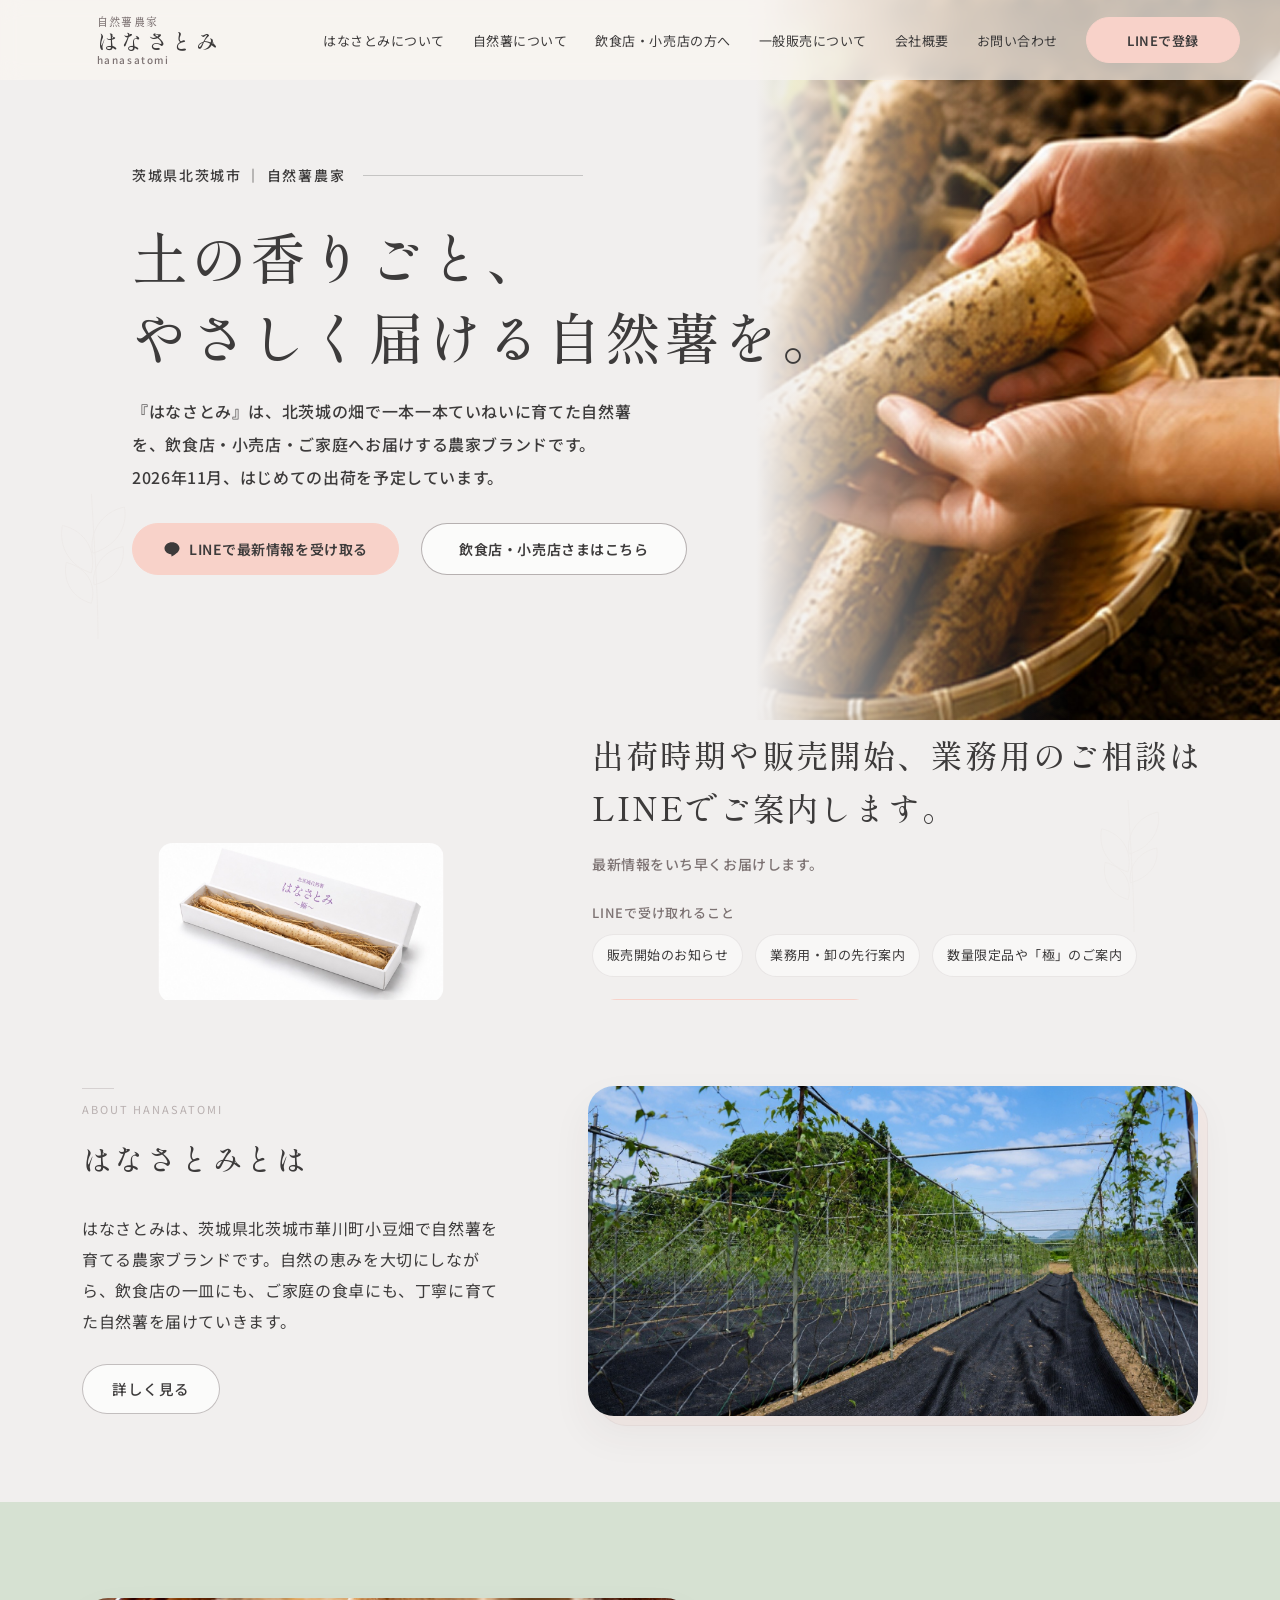
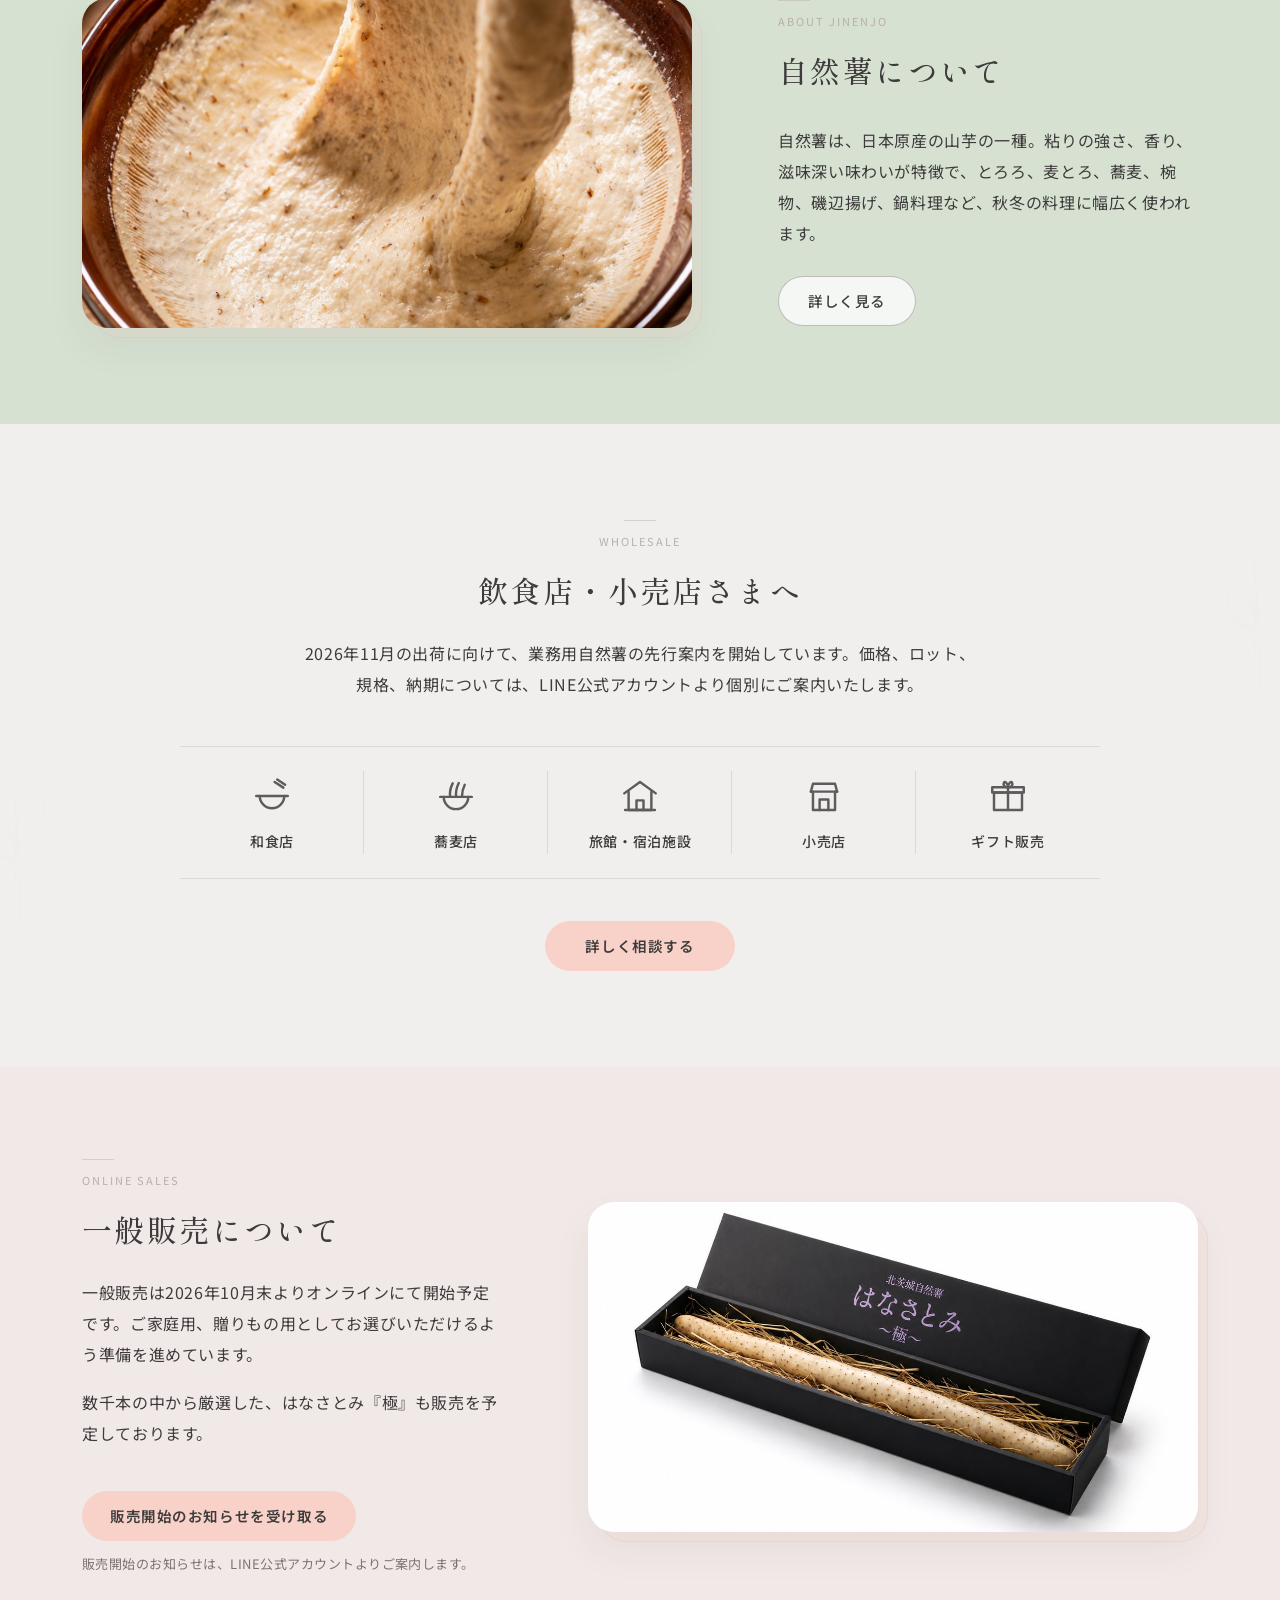
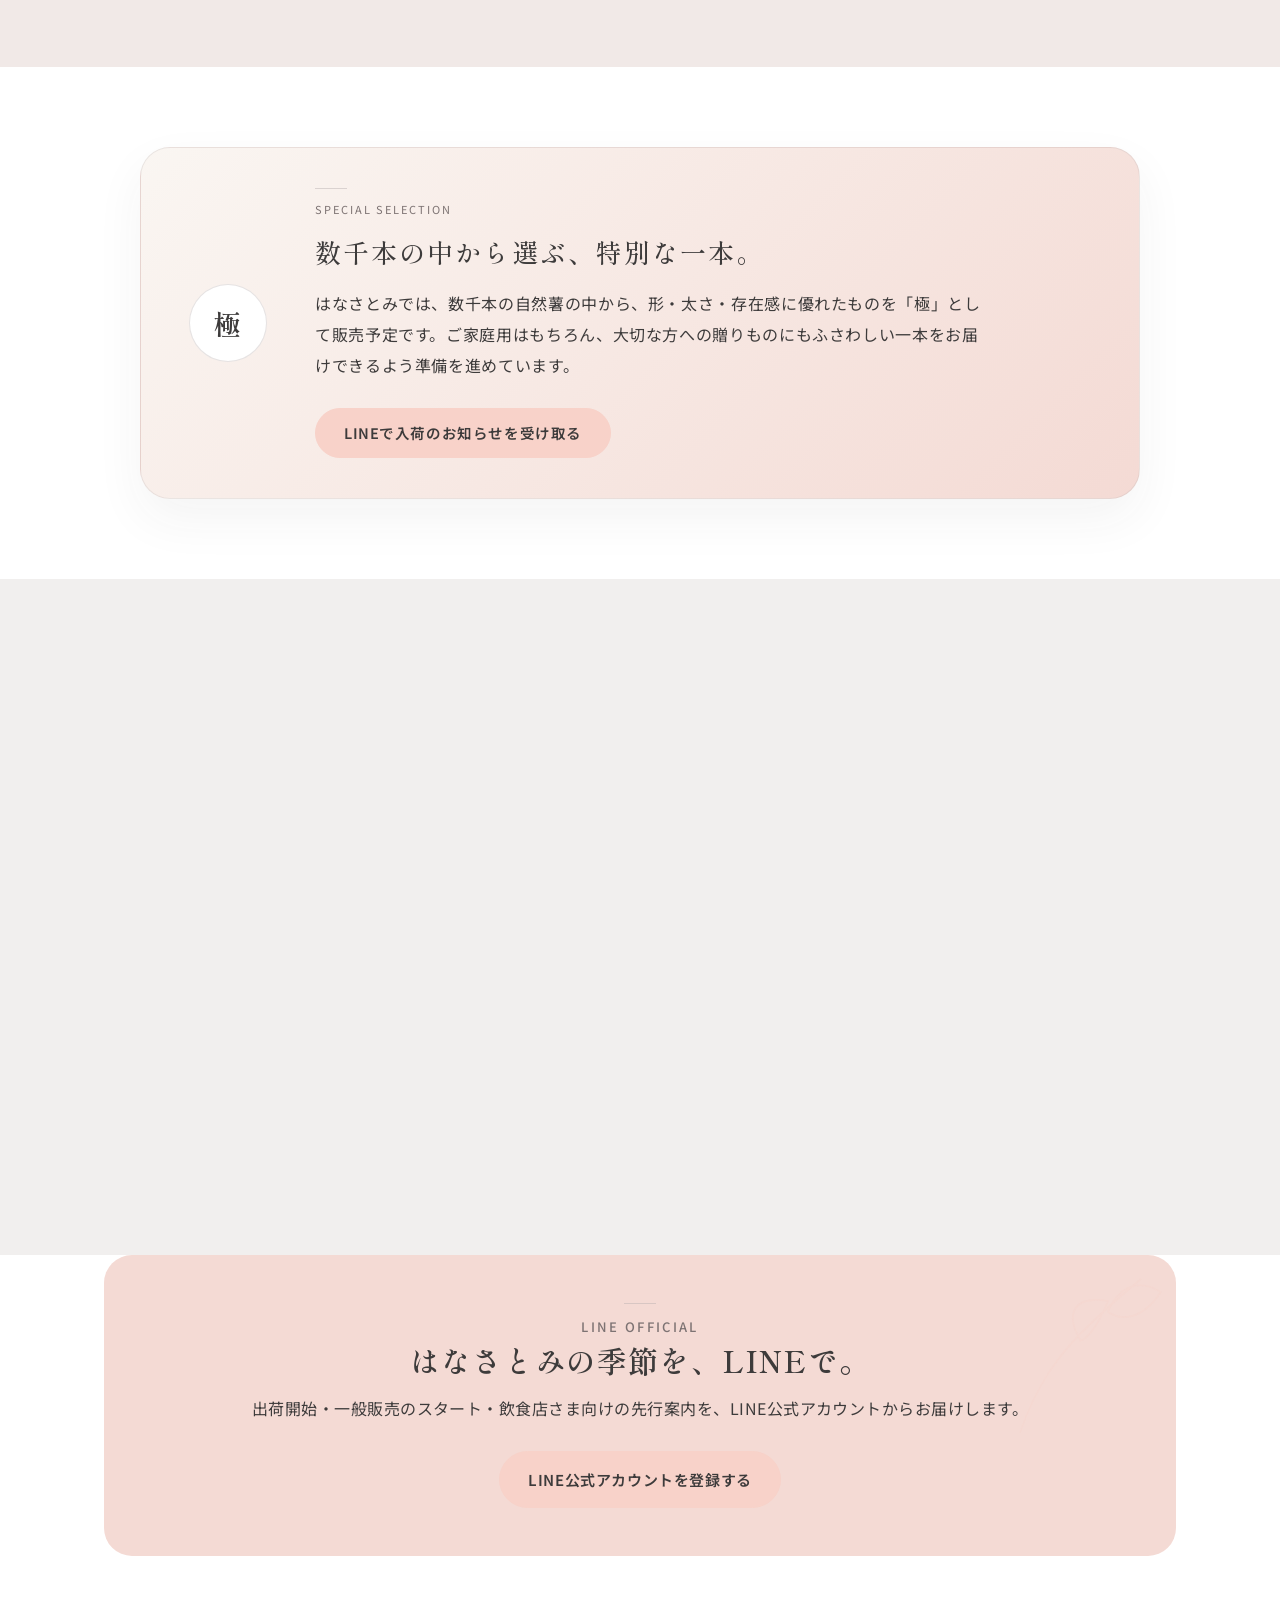
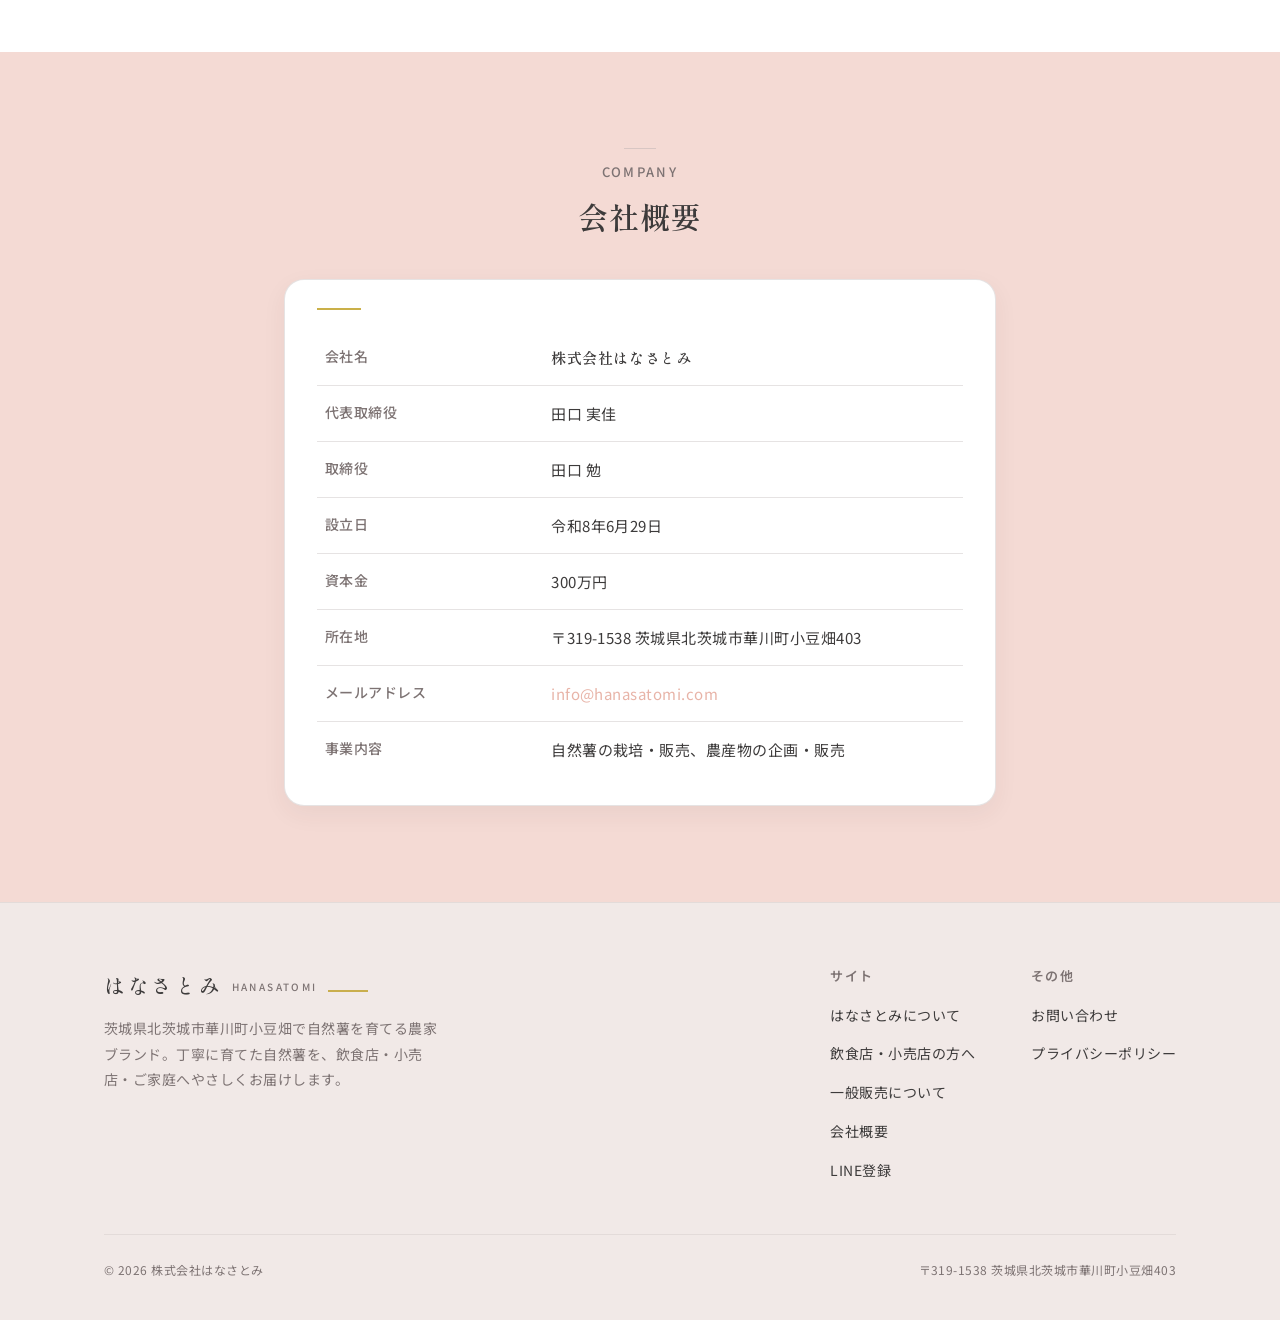
==== commit 3f05bea4: "feat: sitemap更新・FAQPage構造化データ・Googleタグ(GA4)を追加 - sitemap.xml: 全7ページのlastmodを2026-07-14に統一 - index.ht" ====
--- a/index.html
+++ b/index.html
@@ -1,6 +1,15 @@
 <!DOCTYPE html>
 <html lang="ja">
 <head>
+<!-- Google tag (gtag.js) -->
+<script async src="https://www.googletagmanager.com/gtag/js?id=G-KFHSJD122E"></script>
+<script>
+  window.dataLayer = window.dataLayer || [];
+  function gtag(){dataLayer.push(arguments);}
+  gtag('js', new Date());
+
+  gtag('config', 'G-KFHSJD122E');
+</script>
 <meta charset="UTF-8">
 <meta name="viewport" content="width=device-width, initial-scale=1.0">
 <meta name="google-site-verification" content="Shr8E3-V74vYPnxt3Xdu-fUagELW7TM986gsbhYW1aU" />
@@ -60,6 +69,46 @@
   }
 }
 </script>
+<script type="application/ld+json">
+{
+  "@context": "https://schema.org",
+  "@type": "FAQPage",
+  "mainEntity": [
+    {
+      "@type": "Question",
+      "name": "いつから購入できますか？",
+      "acceptedAnswer": {
+        "@type": "Answer",
+        "text": "一般販売は2026年10月末、出荷は11月を予定しています。"
+      }
+    },
+    {
+      "@type": "Question",
+      "name": "飲食店向けの取引はできますか？",
+      "acceptedAnswer": {
+        "@type": "Answer",
+        "text": "はい。飲食店・小売店さま向けに先行案内を行っています。LINEよりご相談ください。"
+      }
+    },
+    {
+      "@type": "Question",
+      "name": "業者専用の注文ページはありますか？",
+      "acceptedAnswer": {
+        "@type": "Answer",
+        "text": "10月末の販売開始にあわせて、LINEでページURLと閲覧用パスワードをご案内予定です。"
+      }
+    },
+    {
+      "@type": "Question",
+      "name": "贈答用はありますか？",
+      "acceptedAnswer": {
+        "@type": "Answer",
+        "text": "準備中です。販売開始時にLINEでご案内します。"
+      }
+    }
+  ]
+}
+</script>
 </head>
 <body>
 
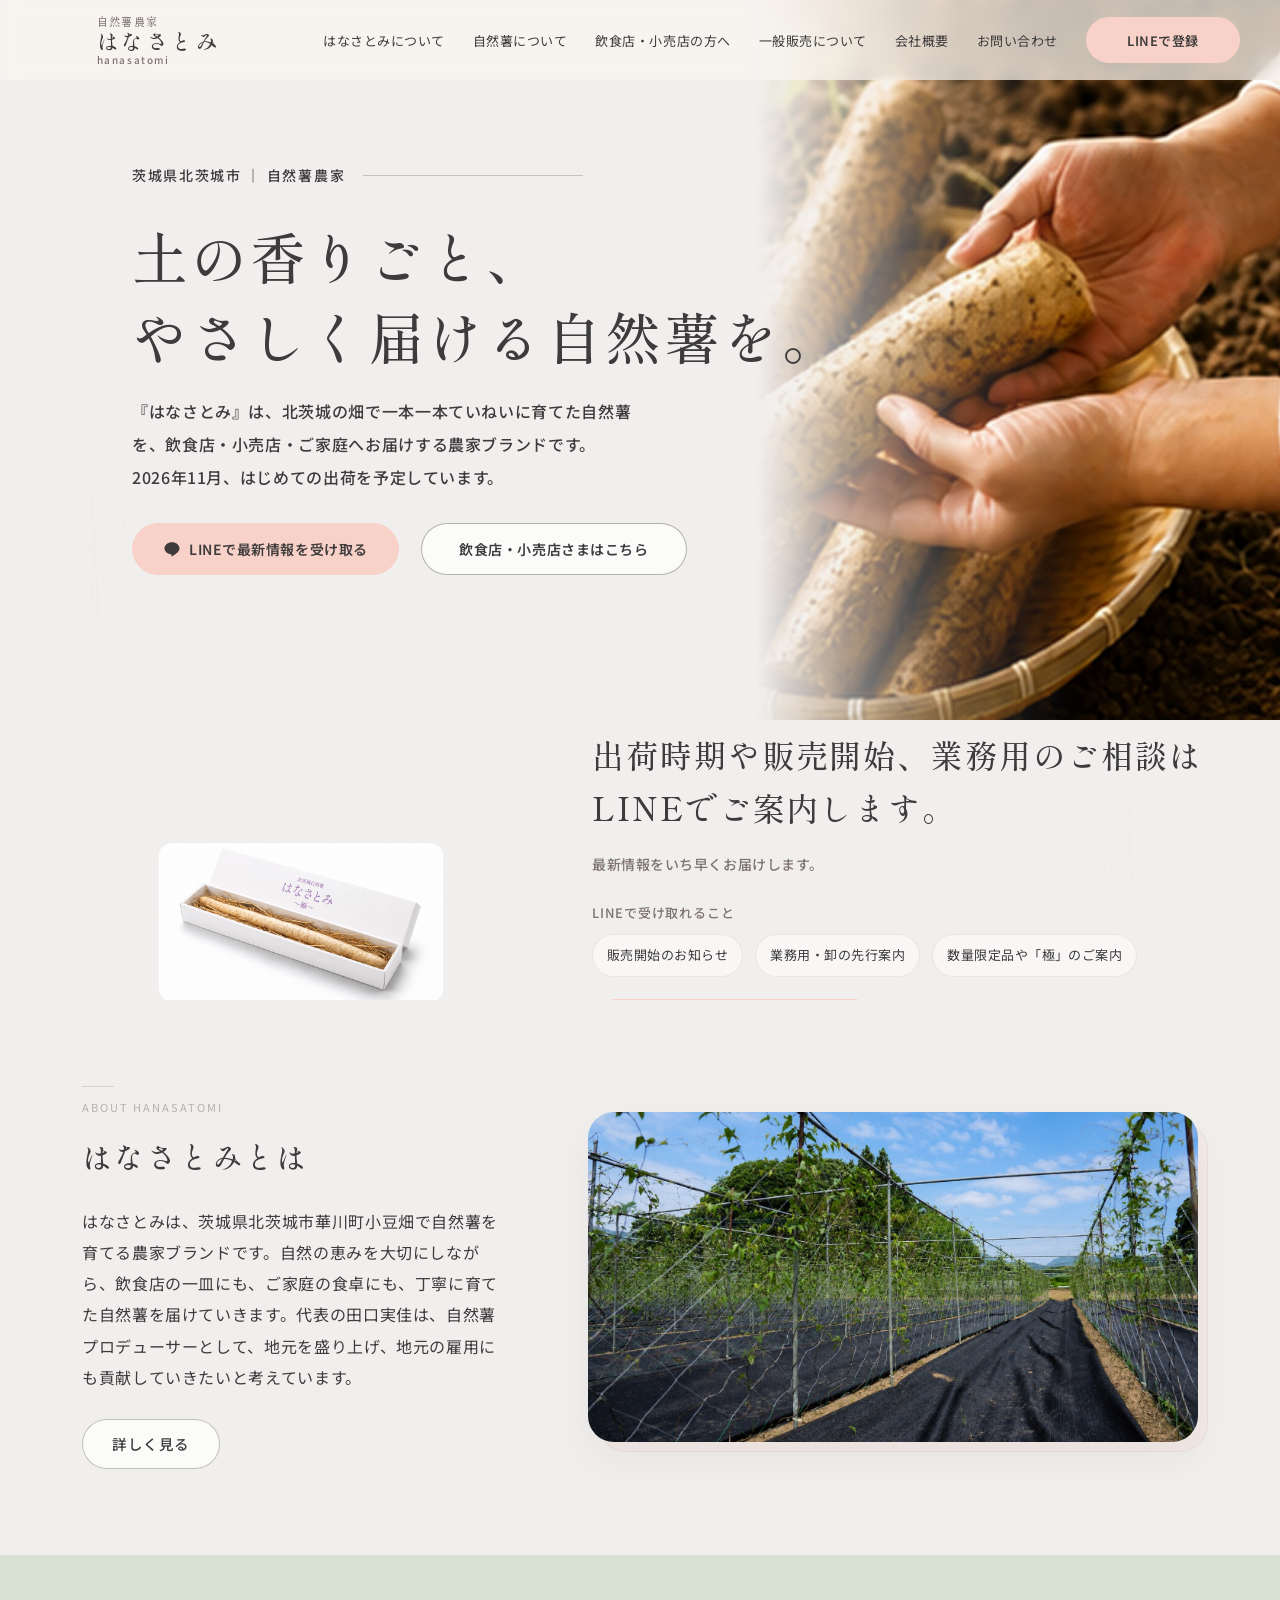
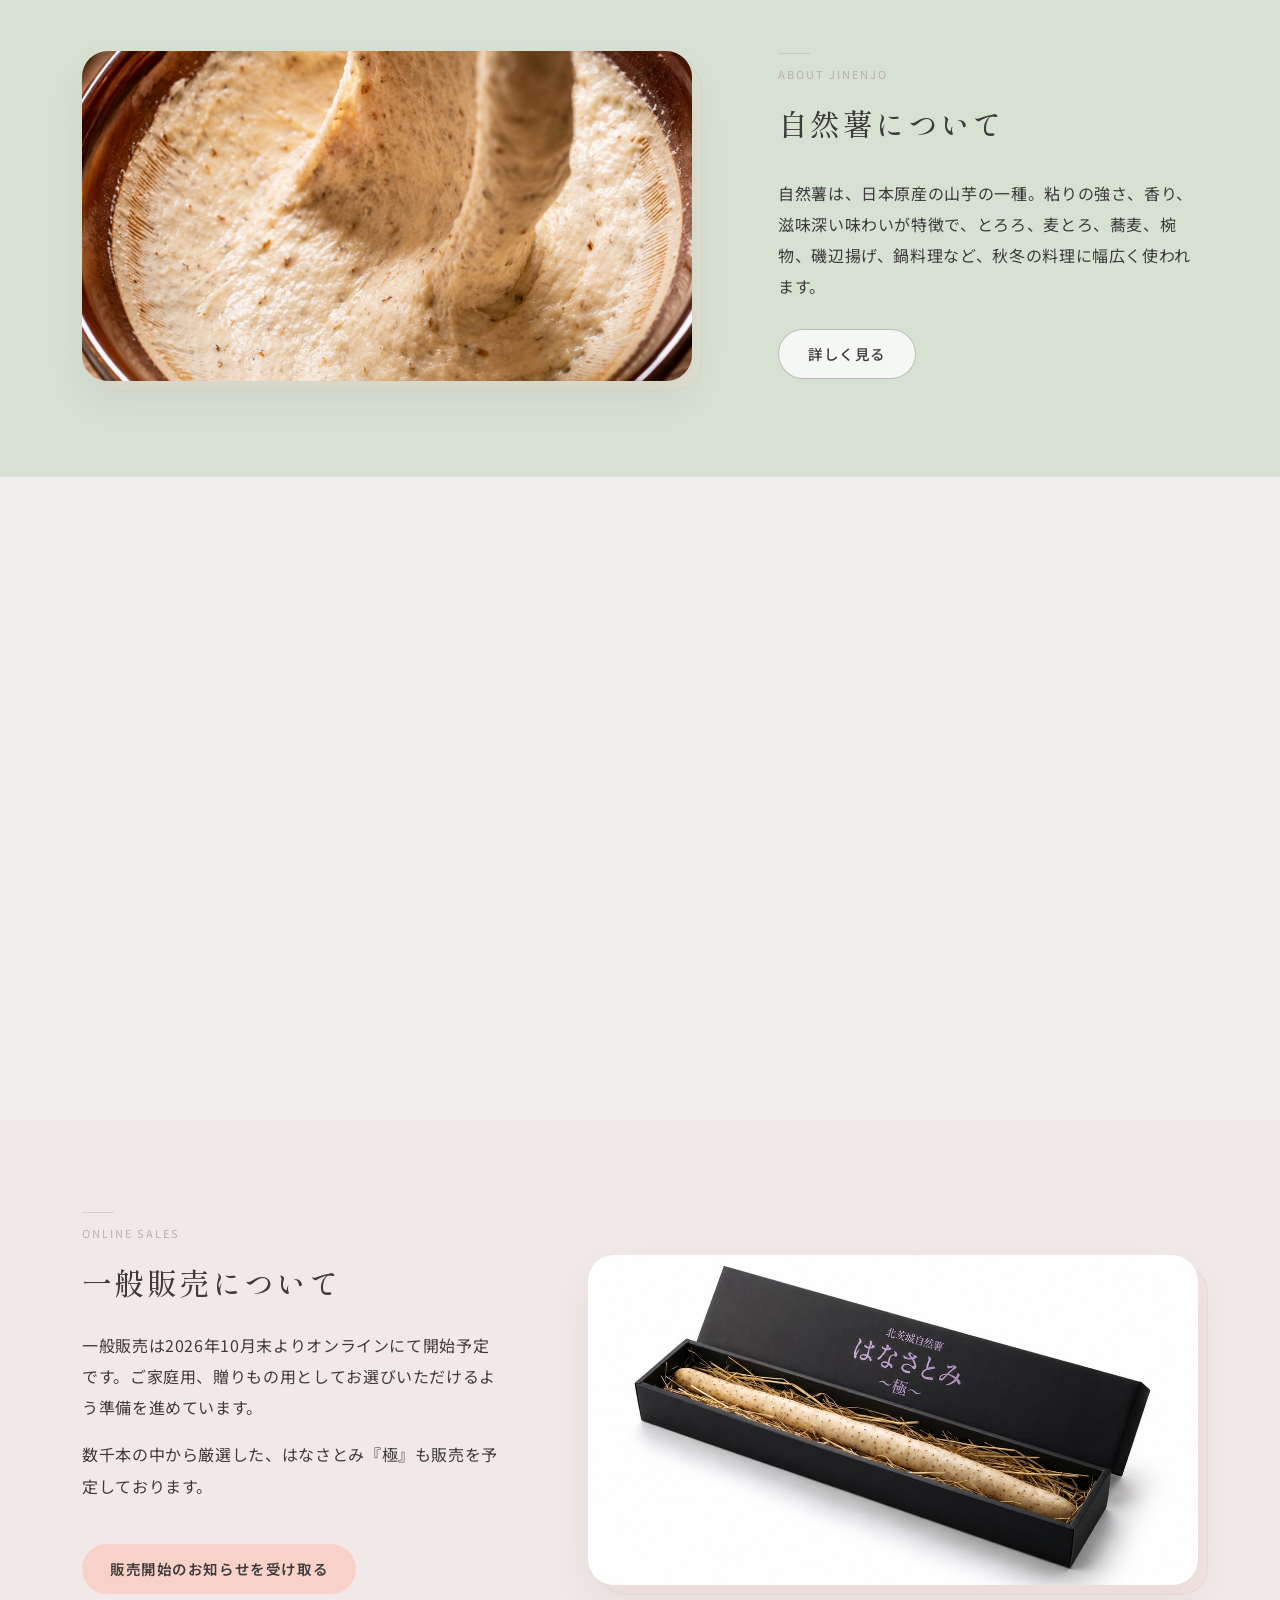
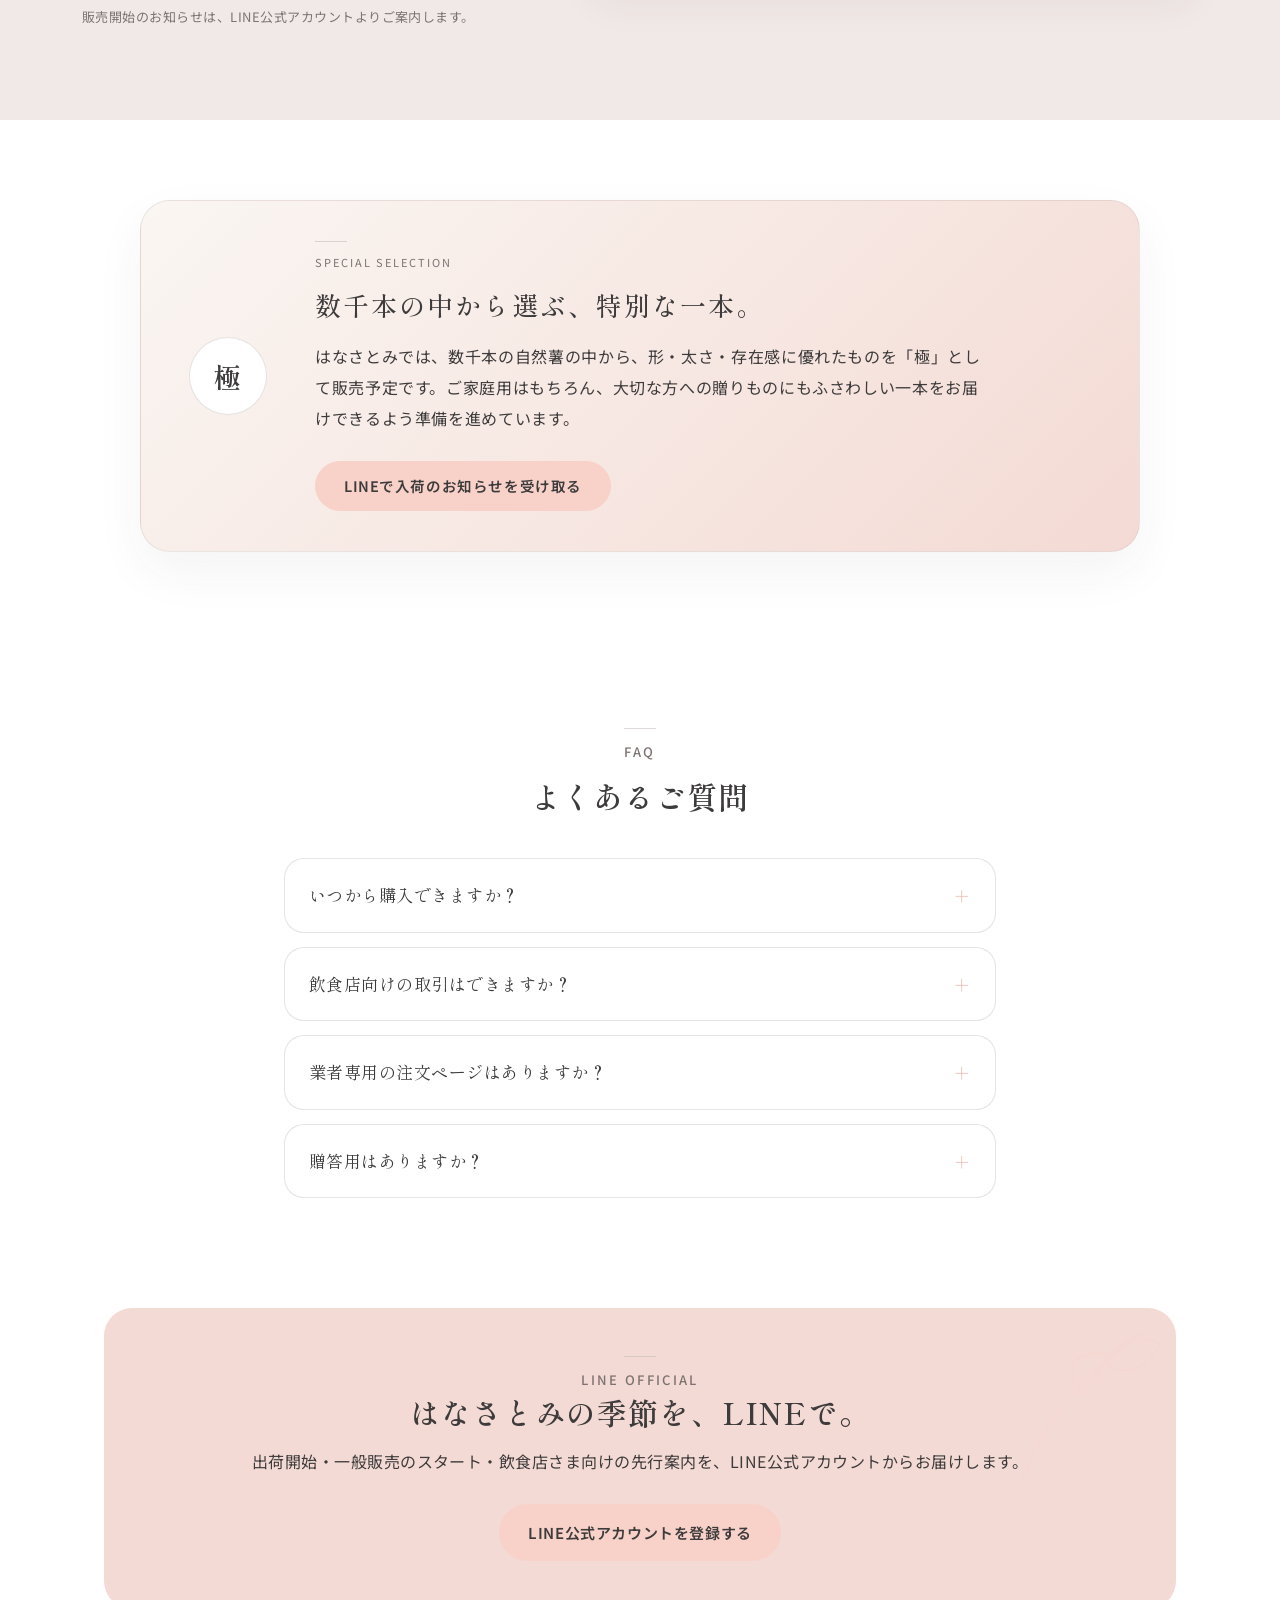
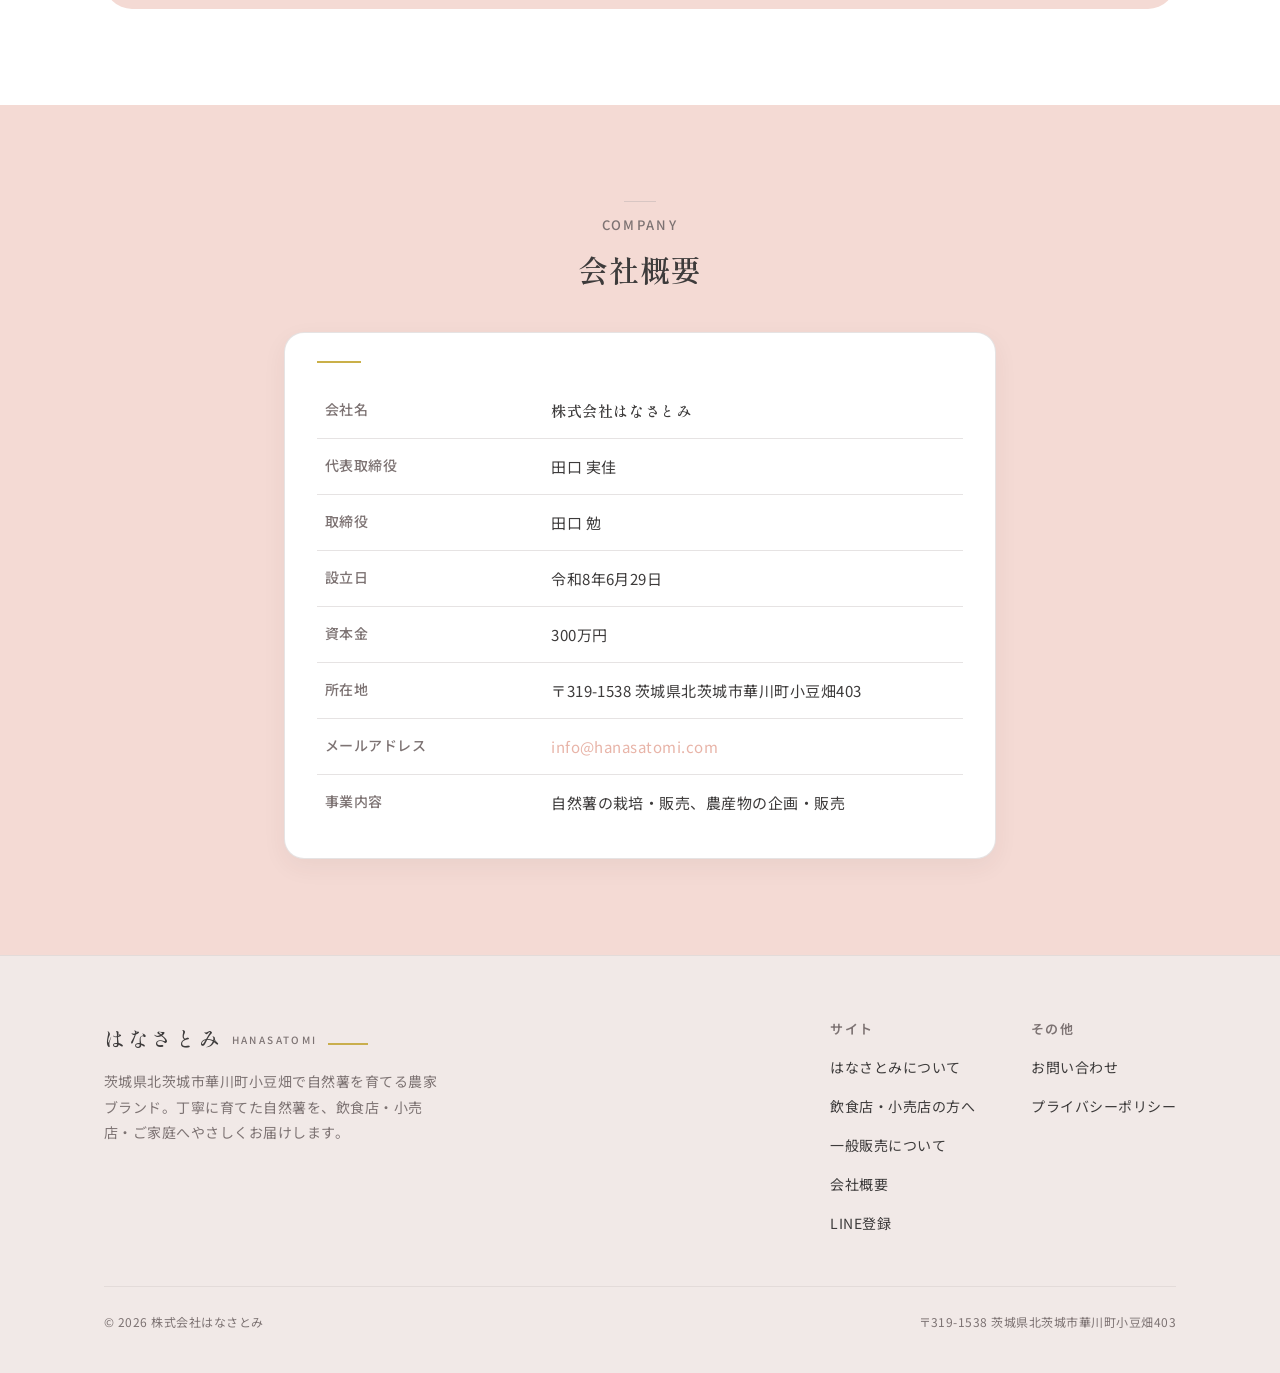
==== commit 4b998d54: "feat: 代表の想いと自然薯プロデューサーの肩書きを本文に反映 - about「代表より」カード本文・署名を、地元を盛り上げたい／雇用に貢献したい／女性でも農業に関わりたい想いに更新 - about" ====
--- a/index.html
+++ b/index.html
@@ -208,7 +208,7 @@
       <img src="/assets/images/jinenjyo-37.jpg" alt="北茨城・華川町にある、支柱を組んだ自然薯畑" loading="lazy">
     </div>
     <div class="about-intro-body">
-      <p class="about-intro-text">はなさとみは、茨城県北茨城市華川町小豆畑で自然薯を育てる農家ブランドです。自然の恵みを大切にしながら、飲食店の一皿にも、ご家庭の食卓にも、丁寧に育てた自然薯を届けていきます。</p>
+      <p class="about-intro-text">はなさとみは、茨城県北茨城市華川町小豆畑で自然薯を育てる農家ブランドです。自然の恵みを大切にしながら、飲食店の一皿にも、ご家庭の食卓にも、丁寧に育てた自然薯を届けていきます。代表の田口実佳は、自然薯プロデューサーとして、地元を盛り上げ、地元の雇用にも貢献していきたいと考えています。</p>
       <a href="/about/" class="btn about-intro-button">詳しく見る</a>
     </div>
   </div>
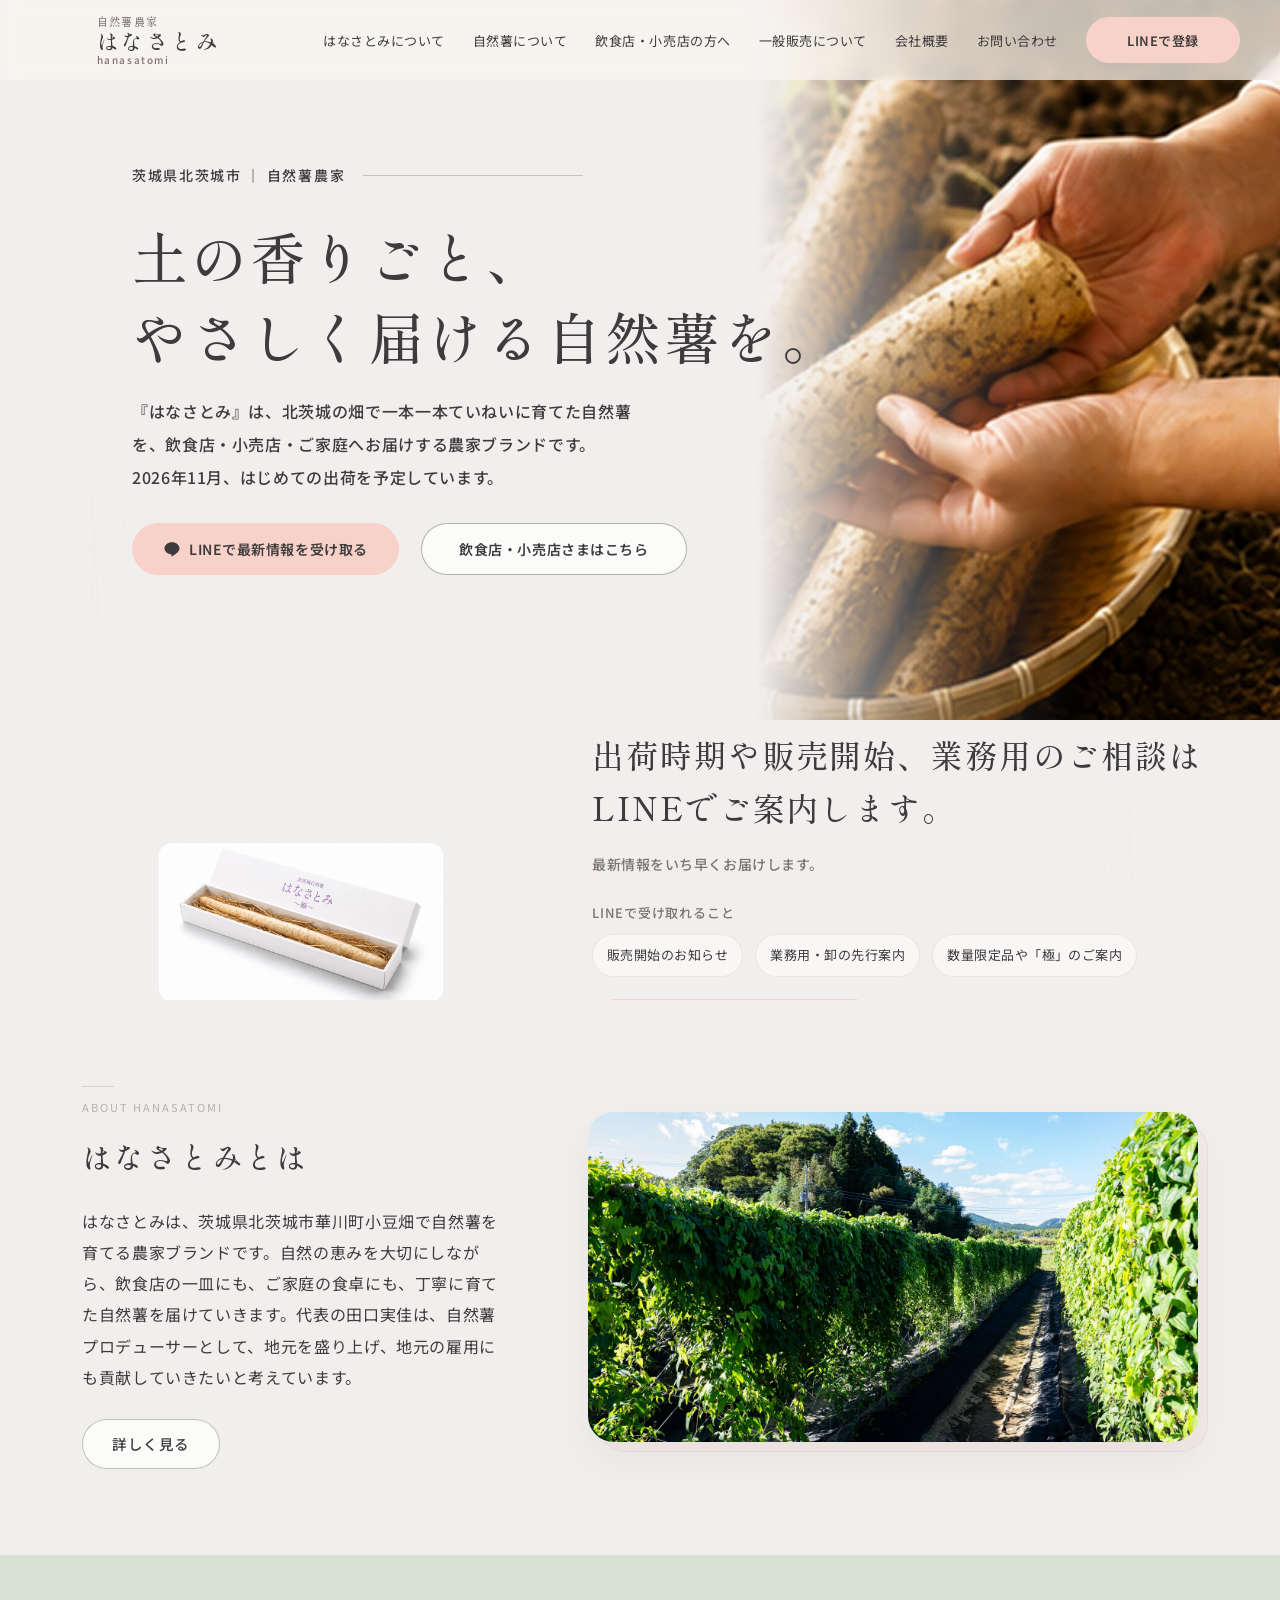
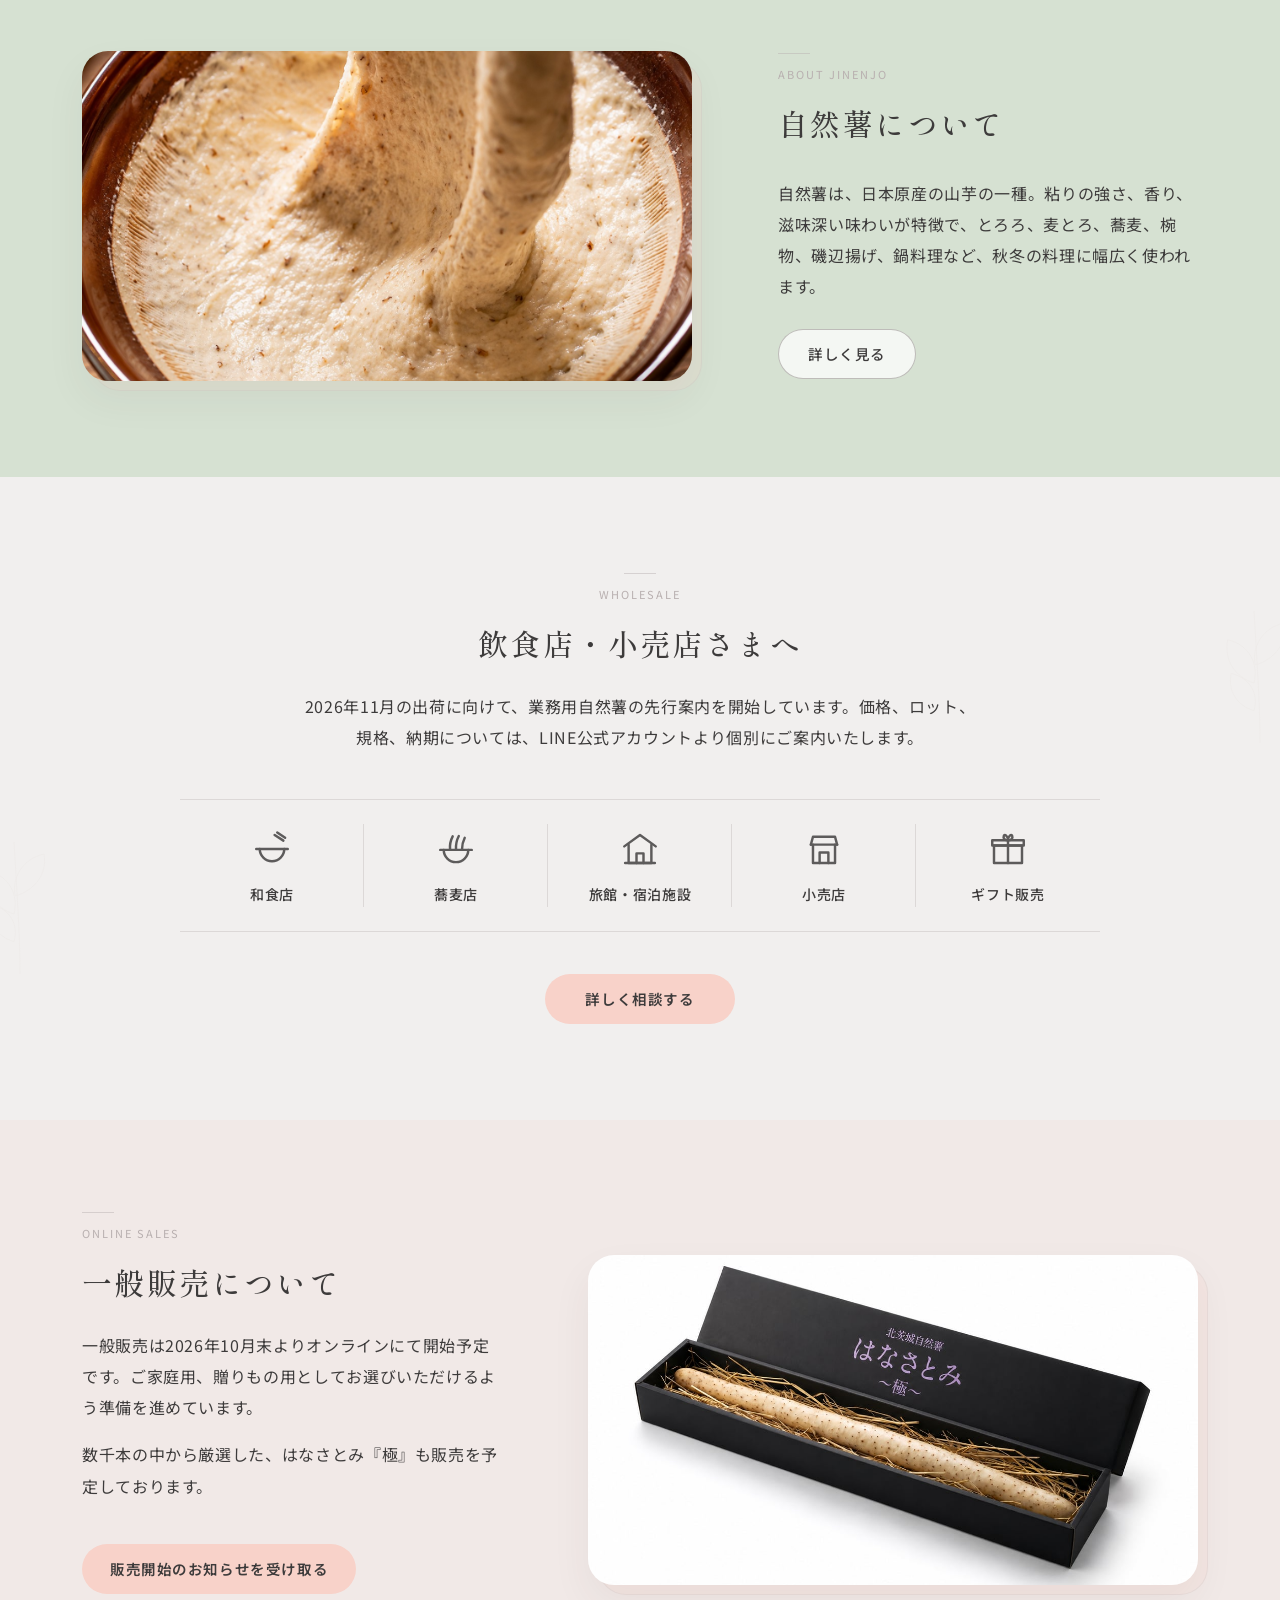
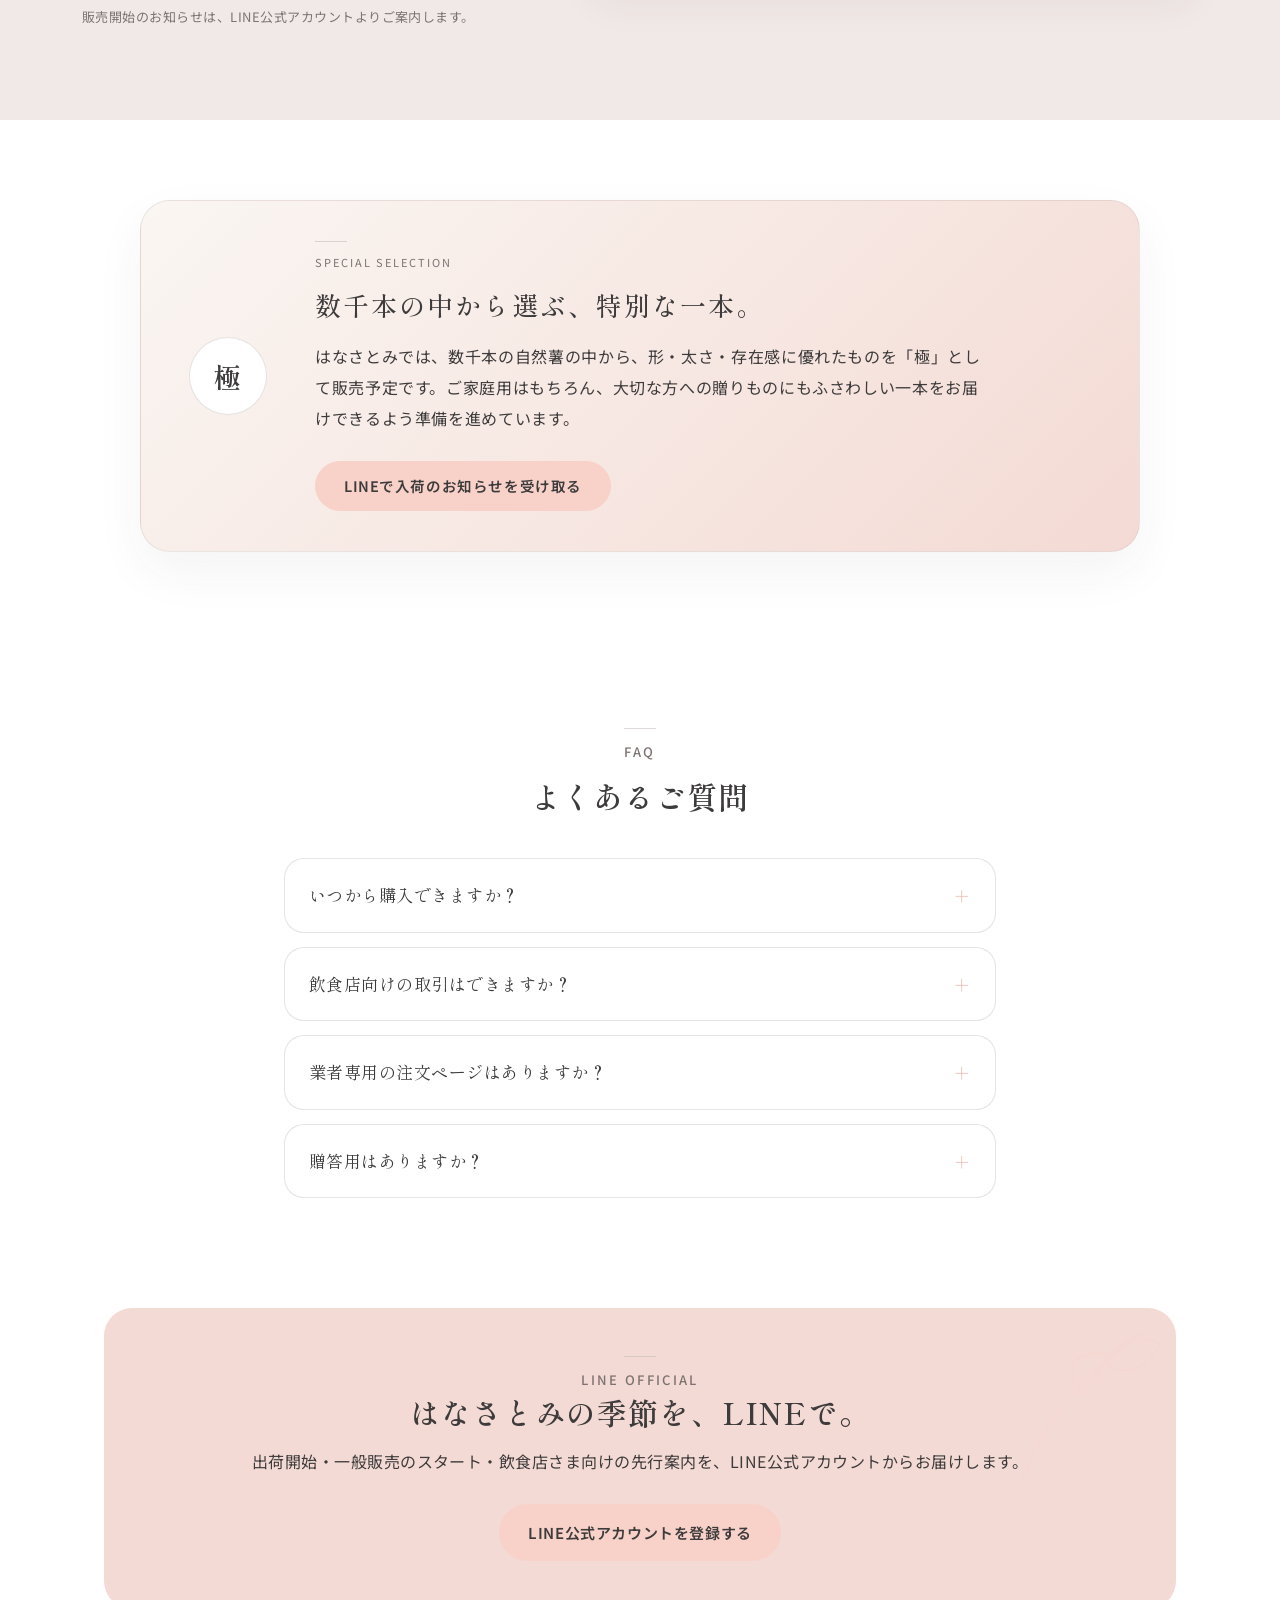
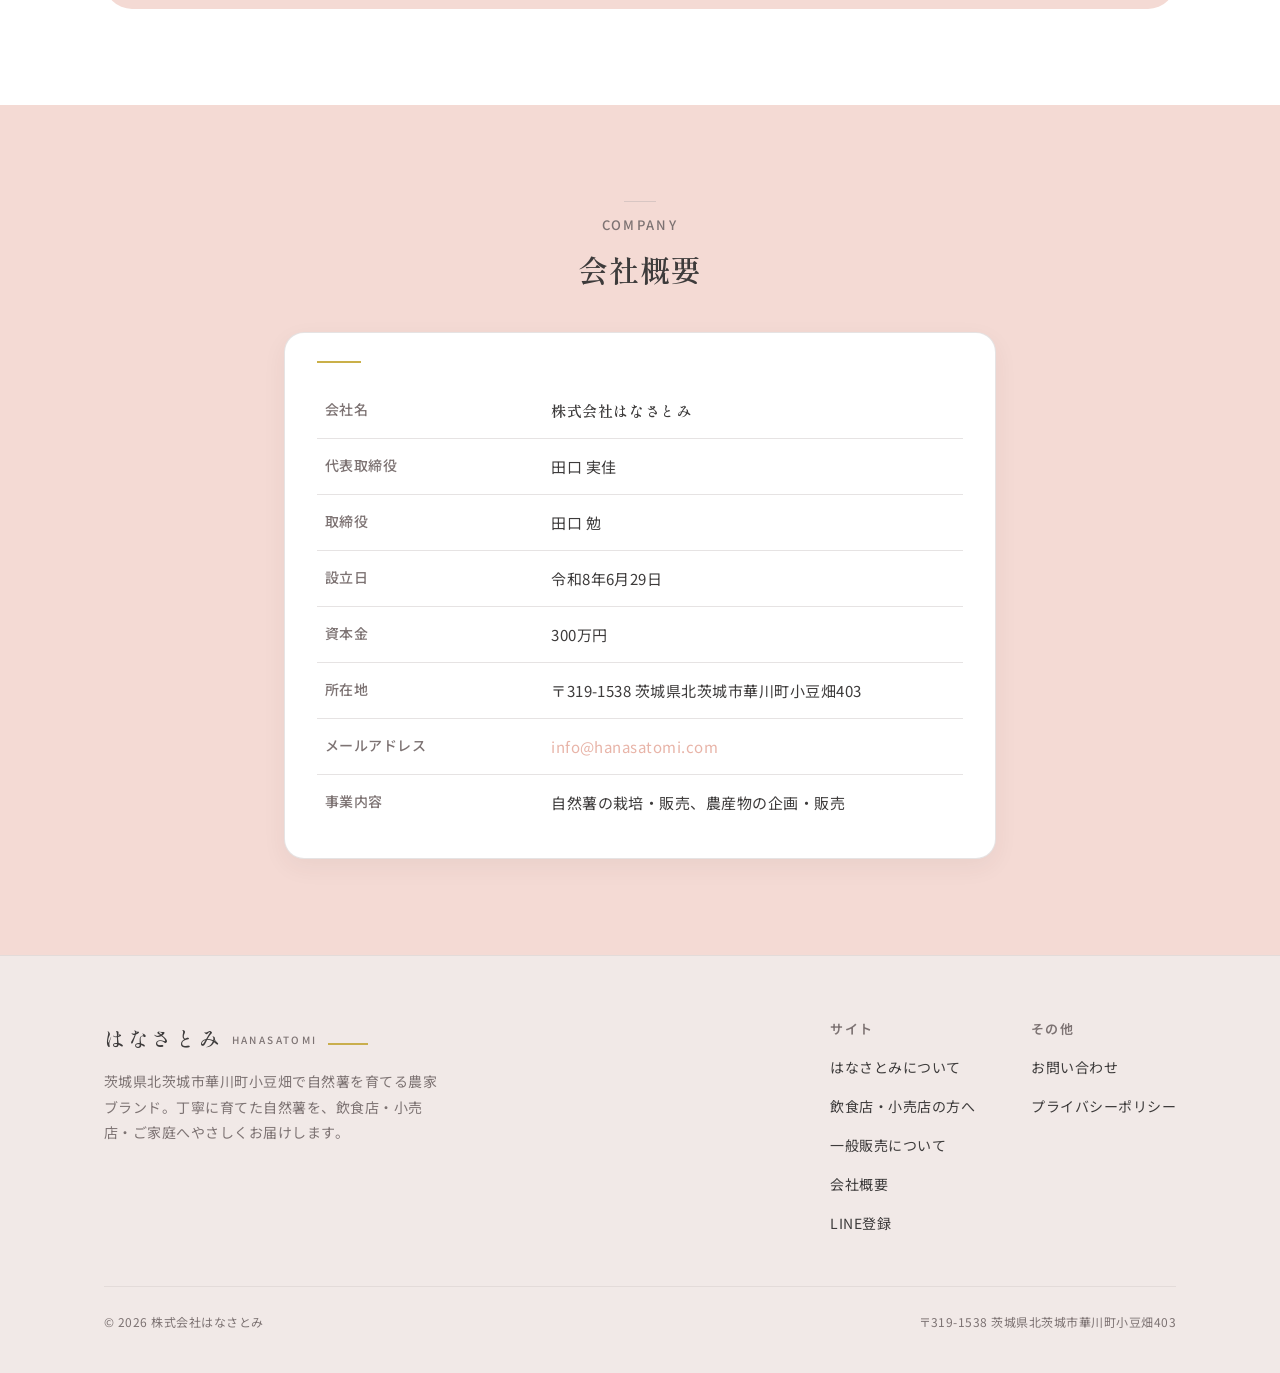
==== commit 69ca758e: "Replace corporate About section field photo" ====
--- a/index.html
+++ b/index.html
@@ -205,7 +205,7 @@
       <h2 class="about-intro-title">はなさとみとは</h2>
     </div>
     <div class="about-intro-image photo-depth">
-      <img src="/assets/images/jinenjyo-37.jpg" alt="北茨城・華川町にある、支柱を組んだ自然薯畑" loading="lazy">
+      <img src="/assets/images/jinenjyo-39-20261107.webp" alt="北茨城・華川町の自然薯畑。緑の畝の間に道が続く風景" loading="lazy" width="1600" height="1067">
     </div>
     <div class="about-intro-body">
       <p class="about-intro-text">はなさとみは、茨城県北茨城市華川町小豆畑で自然薯を育てる農家ブランドです。自然の恵みを大切にしながら、飲食店の一皿にも、ご家庭の食卓にも、丁寧に育てた自然薯を届けていきます。代表の田口実佳は、自然薯プロデューサーとして、地元を盛り上げ、地元の雇用にも貢献していきたいと考えています。</p>
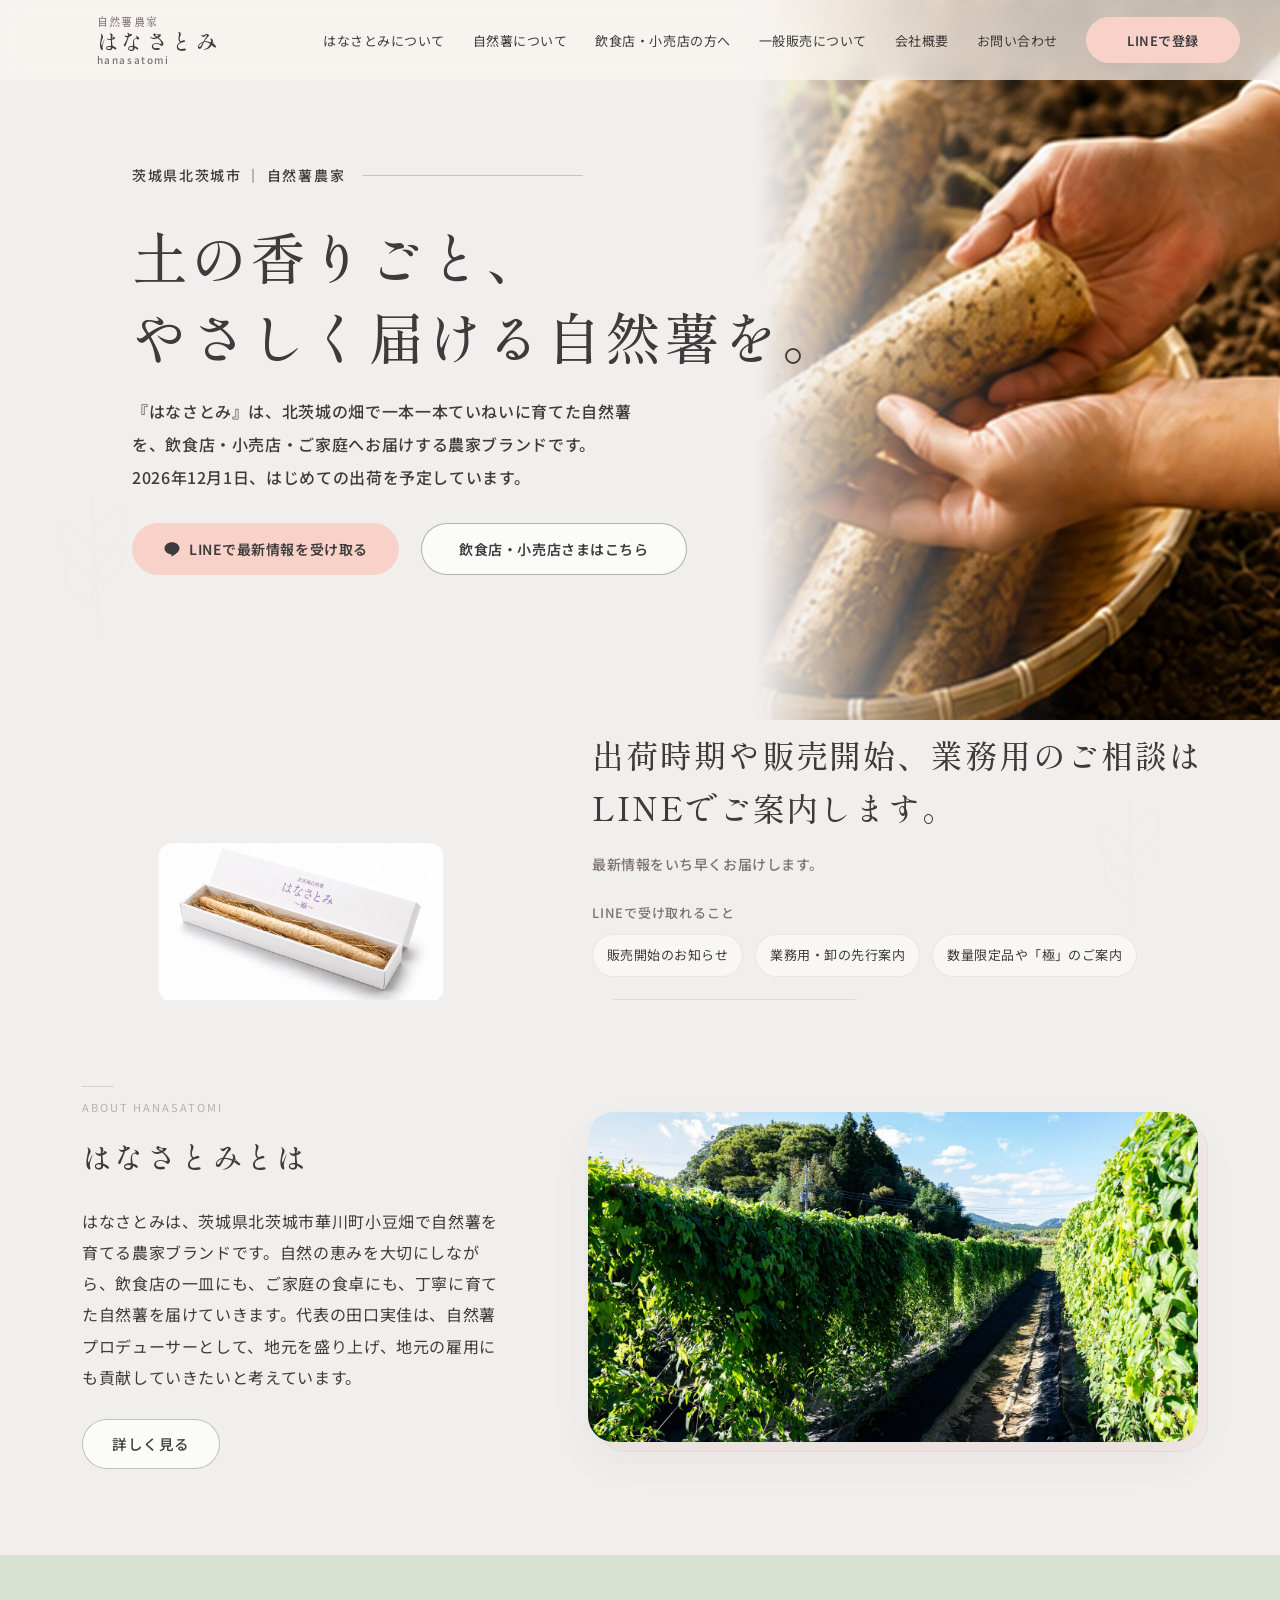
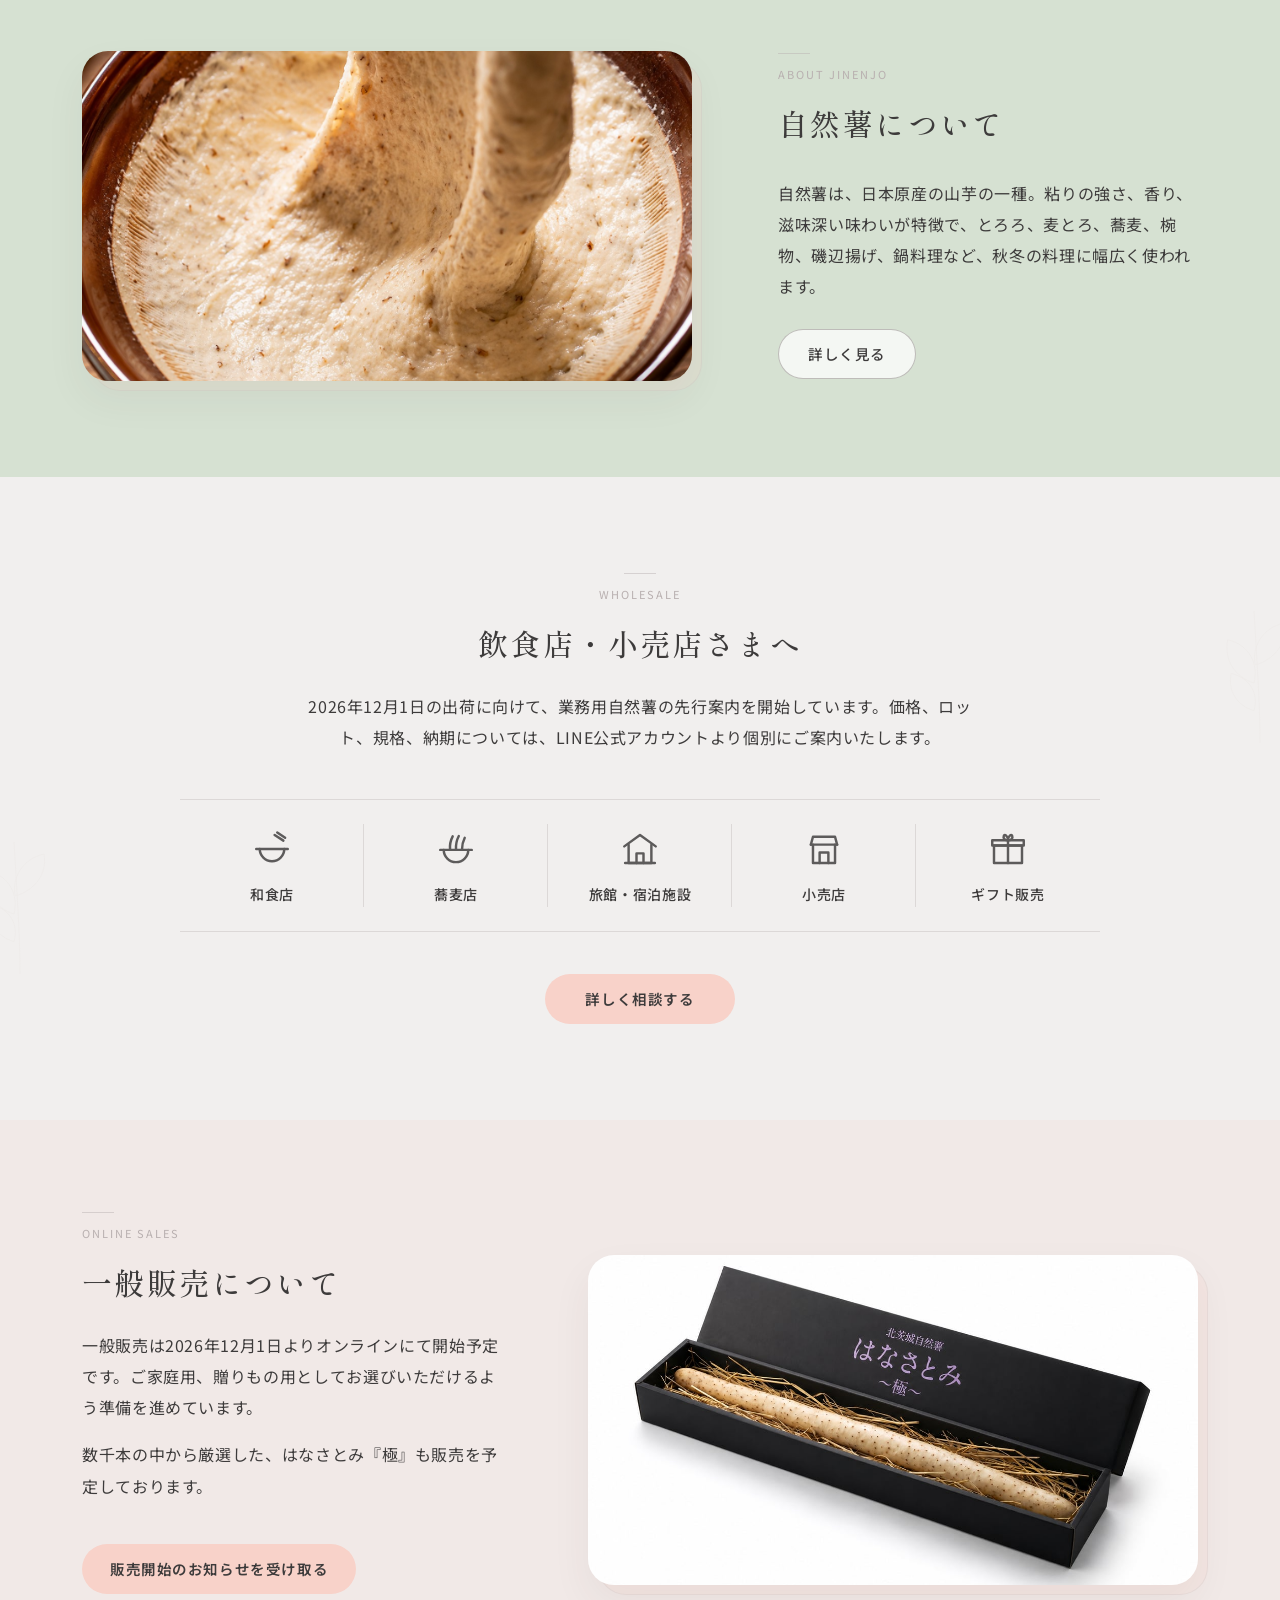
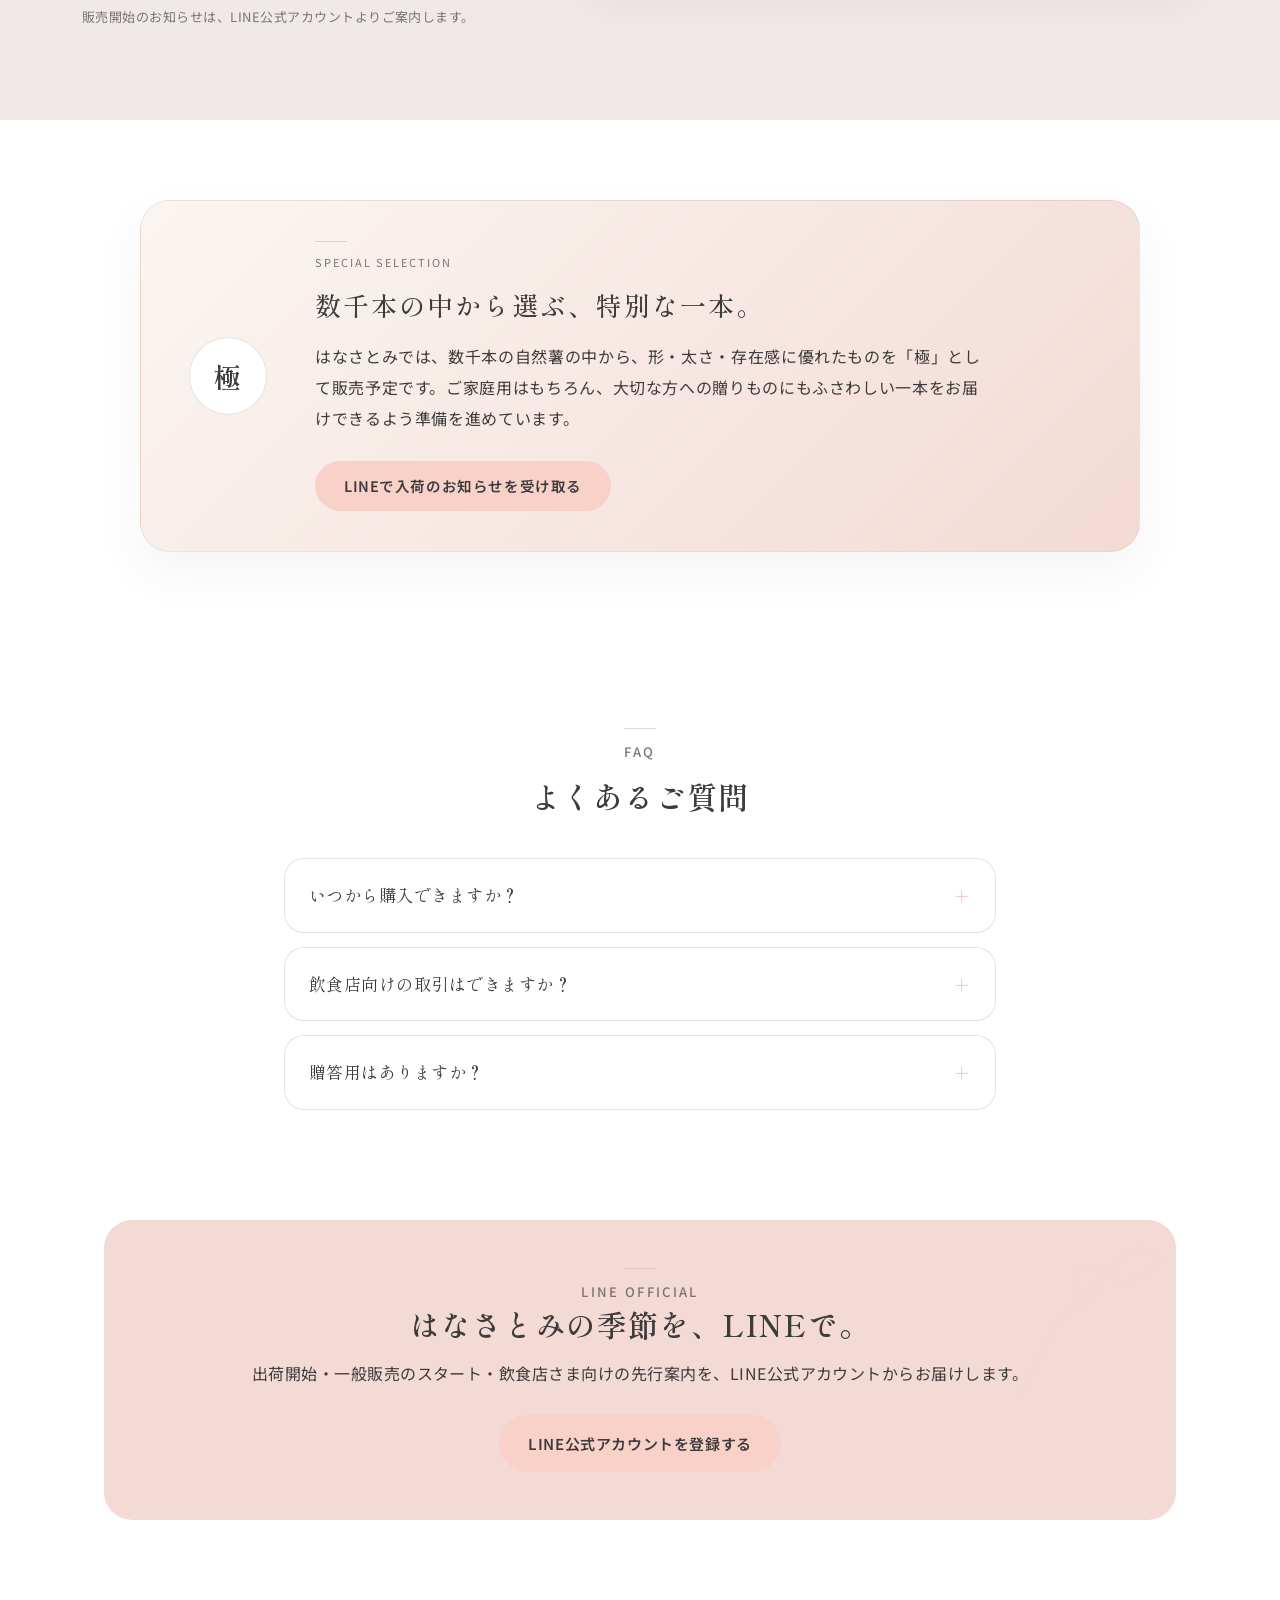
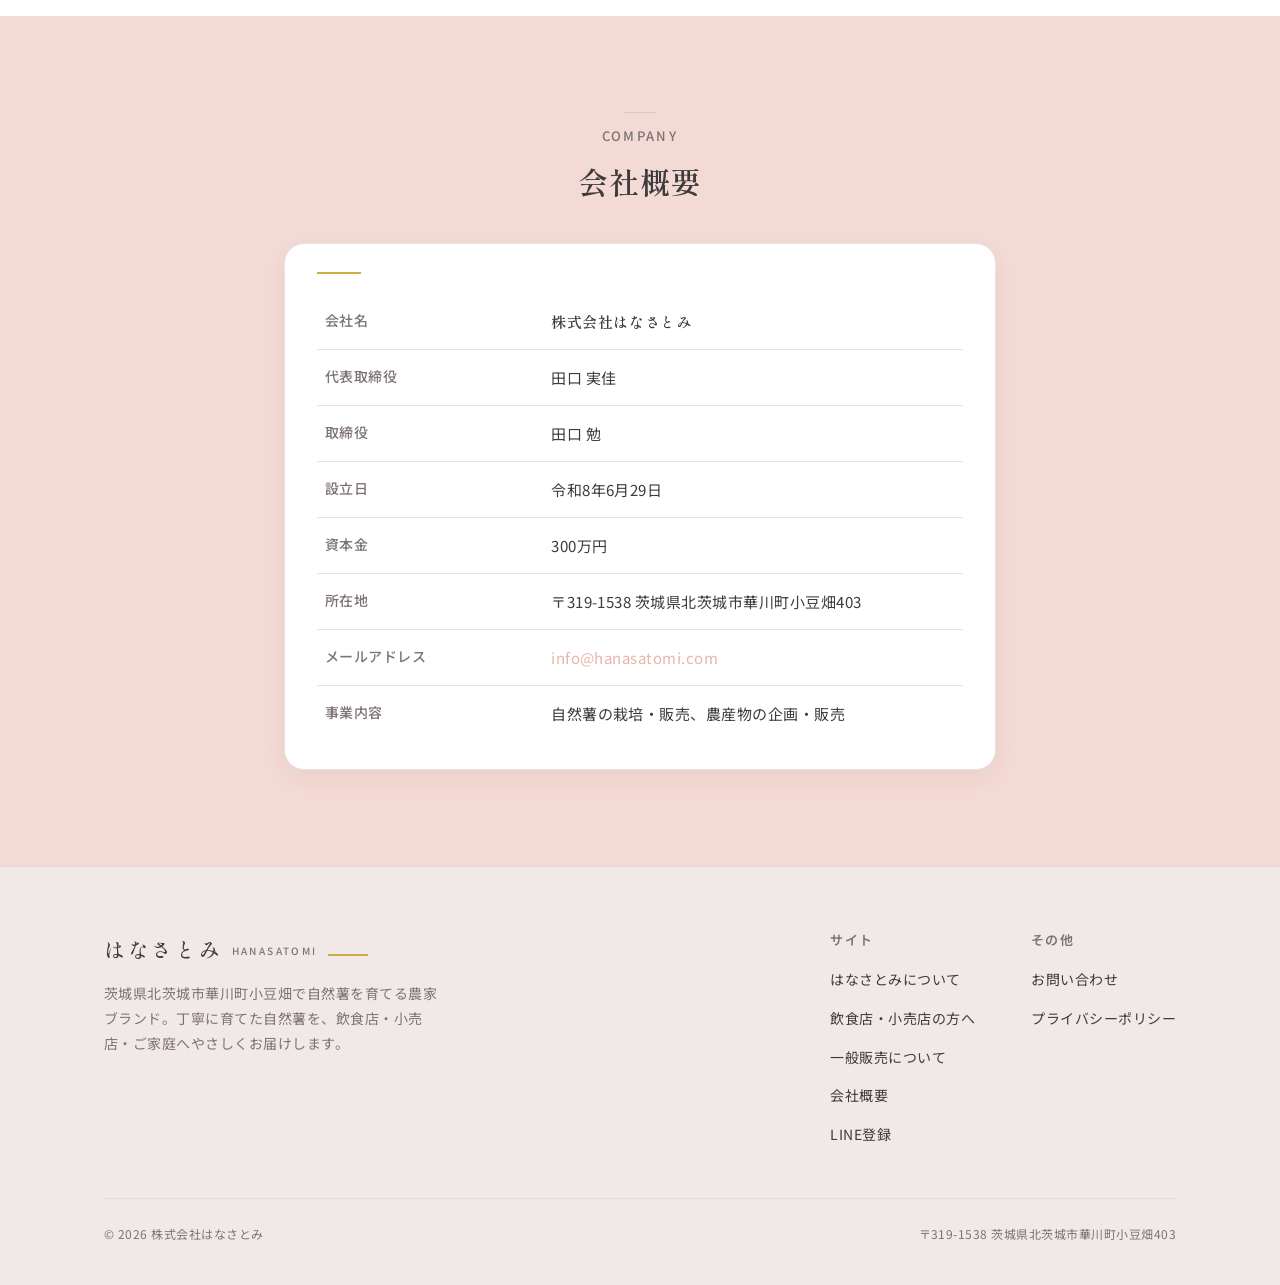
==== commit 288546b2: "feat: 一般販売の開始を12月1日に統一し、業者専用ページの記載をLINE導線へ置換 - 一般販売の開始時期を2026年12月1日（出荷と同日）に更新（本文・FAQ・JSON-LD・meta） -" ====
--- a/index.html
+++ b/index.html
@@ -14,18 +14,18 @@
 <meta name="viewport" content="width=device-width, initial-scale=1.0">
 <meta name="google-site-verification" content="Shr8E3-V74vYPnxt3Xdu-fUagELW7TM986gsbhYW1aU" />
 <title>自然薯農家 はなさとみ｜茨城県北茨城市の自然薯</title>
-<meta name="description" content="株式会社はなさとみは、茨城県北茨城市華川町小豆畑で自然薯を育てる自然薯農家。2026年11月の初出荷に向け、飲食店・小売店さまへの先行案内と一般販売のお知らせ登録を受付中。最新情報はLINEでお届けします。">
+<meta name="description" content="株式会社はなさとみは、茨城県北茨城市華川町小豆畑で自然薯を育てる自然薯農家。2026年12月1日の初出荷に向け、飲食店・小売店さまへの先行案内と一般販売のお知らせ登録を受付中。最新情報はLINEでお届けします。">
 <link rel="canonical" href="https://hanasatomi.com/">
 <meta property="og:type" content="website">
 <meta property="og:site_name" content="自然薯農家 はなさとみ">
 <meta property="og:title" content="自然薯農家 はなさとみ｜茨城県北茨城市の自然薯">
-<meta property="og:description" content="茨城県北茨城市で自然薯を育てる農家ブランド「はなさとみ」。飲食店・小売店さまへの先行案内、一般販売のお知らせ登録を受付中。2026年11月出荷予定。">
+<meta property="og:description" content="茨城県北茨城市で自然薯を育てる農家ブランド「はなさとみ」。飲食店・小売店さまへの先行案内、一般販売のお知らせ登録を受付中。2026年12月1日出荷予定。">
 <meta property="og:url" content="https://hanasatomi.com/">
 <meta property="og:image" content="https://hanasatomi.com/assets/images/ogp.png">
 <meta property="og:locale" content="ja_JP">
 <meta name="twitter:card" content="summary_large_image">
 <meta name="twitter:title" content="自然薯農家 はなさとみ｜茨城県北茨城市の自然薯">
-<meta name="twitter:description" content="茨城県北茨城市で自然薯を育てる農家ブランド「はなさとみ」。飲食店・小売店さまへの先行案内、一般販売のお知らせ登録を受付中。2026年11月出荷予定。">
+<meta name="twitter:description" content="茨城県北茨城市で自然薯を育てる農家ブランド「はなさとみ」。飲食店・小売店さまへの先行案内、一般販売のお知らせ登録を受付中。2026年12月1日出荷予定。">
 <meta name="twitter:image" content="https://hanasatomi.com/assets/images/ogp.png">
 <link rel="icon" href="/favicon.ico" sizes="any">
 <link rel="icon" type="image/svg+xml" href="/favicon.svg">
@@ -79,7 +79,7 @@
       "name": "いつから購入できますか？",
       "acceptedAnswer": {
         "@type": "Answer",
-        "text": "一般販売は2026年10月末、出荷は11月を予定しています。"
+        "text": "一般販売・出荷ともに2026年12月1日を予定しています。"
       }
     },
     {
@@ -87,15 +87,7 @@
       "name": "飲食店向けの取引はできますか？",
       "acceptedAnswer": {
         "@type": "Answer",
-        "text": "はい。飲食店・小売店さま向けに先行案内を行っています。LINEよりご相談ください。"
-      }
-    },
-    {
-      "@type": "Question",
-      "name": "業者専用の注文ページはありますか？",
-      "acceptedAnswer": {
-        "@type": "Answer",
-        "text": "10月末の販売開始にあわせて、LINEでページURLと閲覧用パスワードをご案内予定です。"
+        "text": "はい。飲食店・小売店さま向けに先行案内を行っています。価格・ロット・規格・納期については、LINE公式アカウントよりご相談ください。"
       }
     },
     {
@@ -146,7 +138,7 @@
   <div class="hero-content">
     <span class="hero-eyebrow">茨城県北茨城市 ｜ 自然薯農家</span>
     <h1 class="hero-title">土の香りごと、<br>やさしく届ける<br class="br-sp">自然薯を。</h1>
-    <p class="hero-lead">『はなさとみ』は、北茨城の畑で一本一本ていねいに育てた自然薯を、飲食店・小売店・ご家庭へお届けする農家ブランドです。2026年11月、はじめての出荷を予定しています。</p>
+    <p class="hero-lead">『はなさとみ』は、北茨城の畑で一本一本ていねいに育てた自然薯を、飲食店・小売店・ご家庭へお届けする農家ブランドです。2026年12月1日、はじめての出荷を予定しています。</p>
   </div>
   <div class="hero-actions">
     <a href="/line/" class="btn btn--primary"><svg class="btn__icon" viewBox="0 0 24 24" fill="currentColor" aria-hidden="true"><path d="M12 3C6.5 3 2 6.6 2 11.1c0 4 3.6 7.3 8.4 7.9.3.1.8.2.9.5.1.2.1.6 0 .9l-.1.8c0 .3-.2 1 .9.5 1-.4 5.7-3.4 7.8-5.7 1.4-1.6 2.1-3.2 2.1-4.9C22 6.6 17.5 3 12 3Z"/></svg>LINEで最新情報を受け取る</a>
@@ -248,7 +240,7 @@
   <div class="business-inner">
     <p class="section-kicker">WHOLESALE</p>
     <h2 class="business-title">飲食店・小売店さまへ</h2>
-    <p class="business-lead">2026年11月の出荷に向けて、業務用自然薯の先行案内を開始しています。価格、ロット、規格、納期については、LINE公式アカウントより個別にご案内いたします。</p>
+    <p class="business-lead">2026年12月1日の出荷に向けて、業務用自然薯の先行案内を開始しています。価格、ロット、規格、納期については、LINE公式アカウントより個別にご案内いたします。</p>
     <div class="business-icons">
       <div class="business-icon-item">
         <svg class="business-icon" viewBox="0 0 24 24" fill="none" stroke="currentColor" stroke-width="1.4" stroke-linecap="round" stroke-linejoin="round" aria-hidden="true">
@@ -291,7 +283,7 @@
     <div class="general-sale-content">
       <p class="general-sale-kicker">ONLINE SALES</p>
       <h2 class="general-sale-title">一般販売について</h2>
-      <p class="general-sale-text">一般販売は2026年10月末よりオンラインにて開始予定です。ご家庭用、贈りもの用としてお選びいただけるよう準備を進めています。</p>
+      <p class="general-sale-text">一般販売は2026年12月1日よりオンラインにて開始予定です。ご家庭用、贈りもの用としてお選びいただけるよう準備を進めています。</p>
       <p class="general-sale-text">数千本の中から厳選した、はなさとみ『極』も販売を予定しております。</p>
       <a href="/coming-soon/" class="general-sale-button">販売開始のお知らせを受け取る</a>
       <p class="line-hint">販売開始のお知らせは、LINE公式アカウントよりご案内します。</p>
@@ -354,15 +346,11 @@
     <div class="faq">
       <details>
         <summary>いつから購入できますか？</summary>
-        <p>一般販売は2026年10月末、出荷は11月を予定しています。</p>
+        <p>一般販売・出荷ともに2026年12月1日を予定しています。</p>
       </details>
       <details>
         <summary>飲食店向けの取引はできますか？</summary>
-        <p>はい。飲食店・小売店さま向けに先行案内を行っています。LINEよりご相談ください。</p>
-      </details>
-      <details>
-        <summary>業者専用の注文ページはありますか？</summary>
-        <p>10月末の販売開始にあわせて、LINEでページURLと閲覧用パスワードをご案内予定です。</p>
+        <p>はい。飲食店・小売店さま向けに先行案内を行っています。価格・ロット・規格・納期については、LINE公式アカウントよりご相談ください。</p>
       </details>
       <details>
         <summary>贈答用はありますか？</summary>
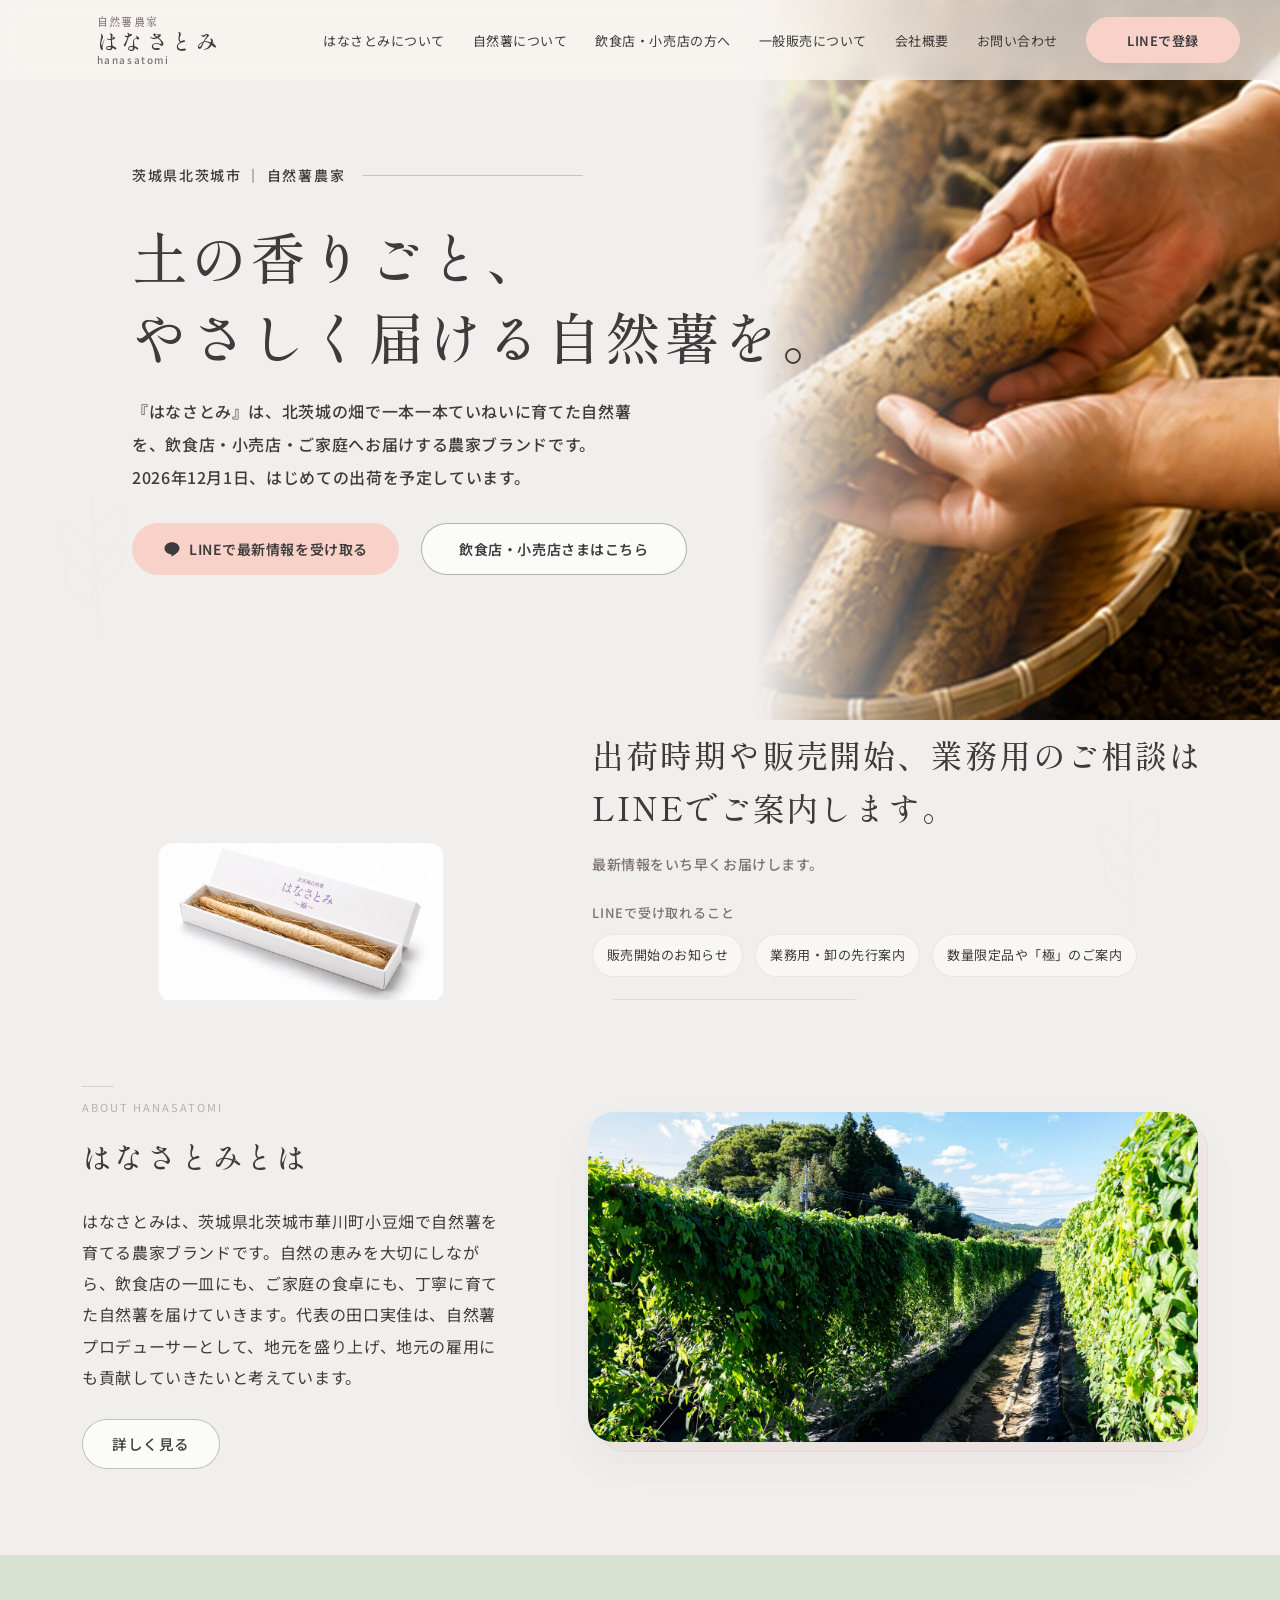
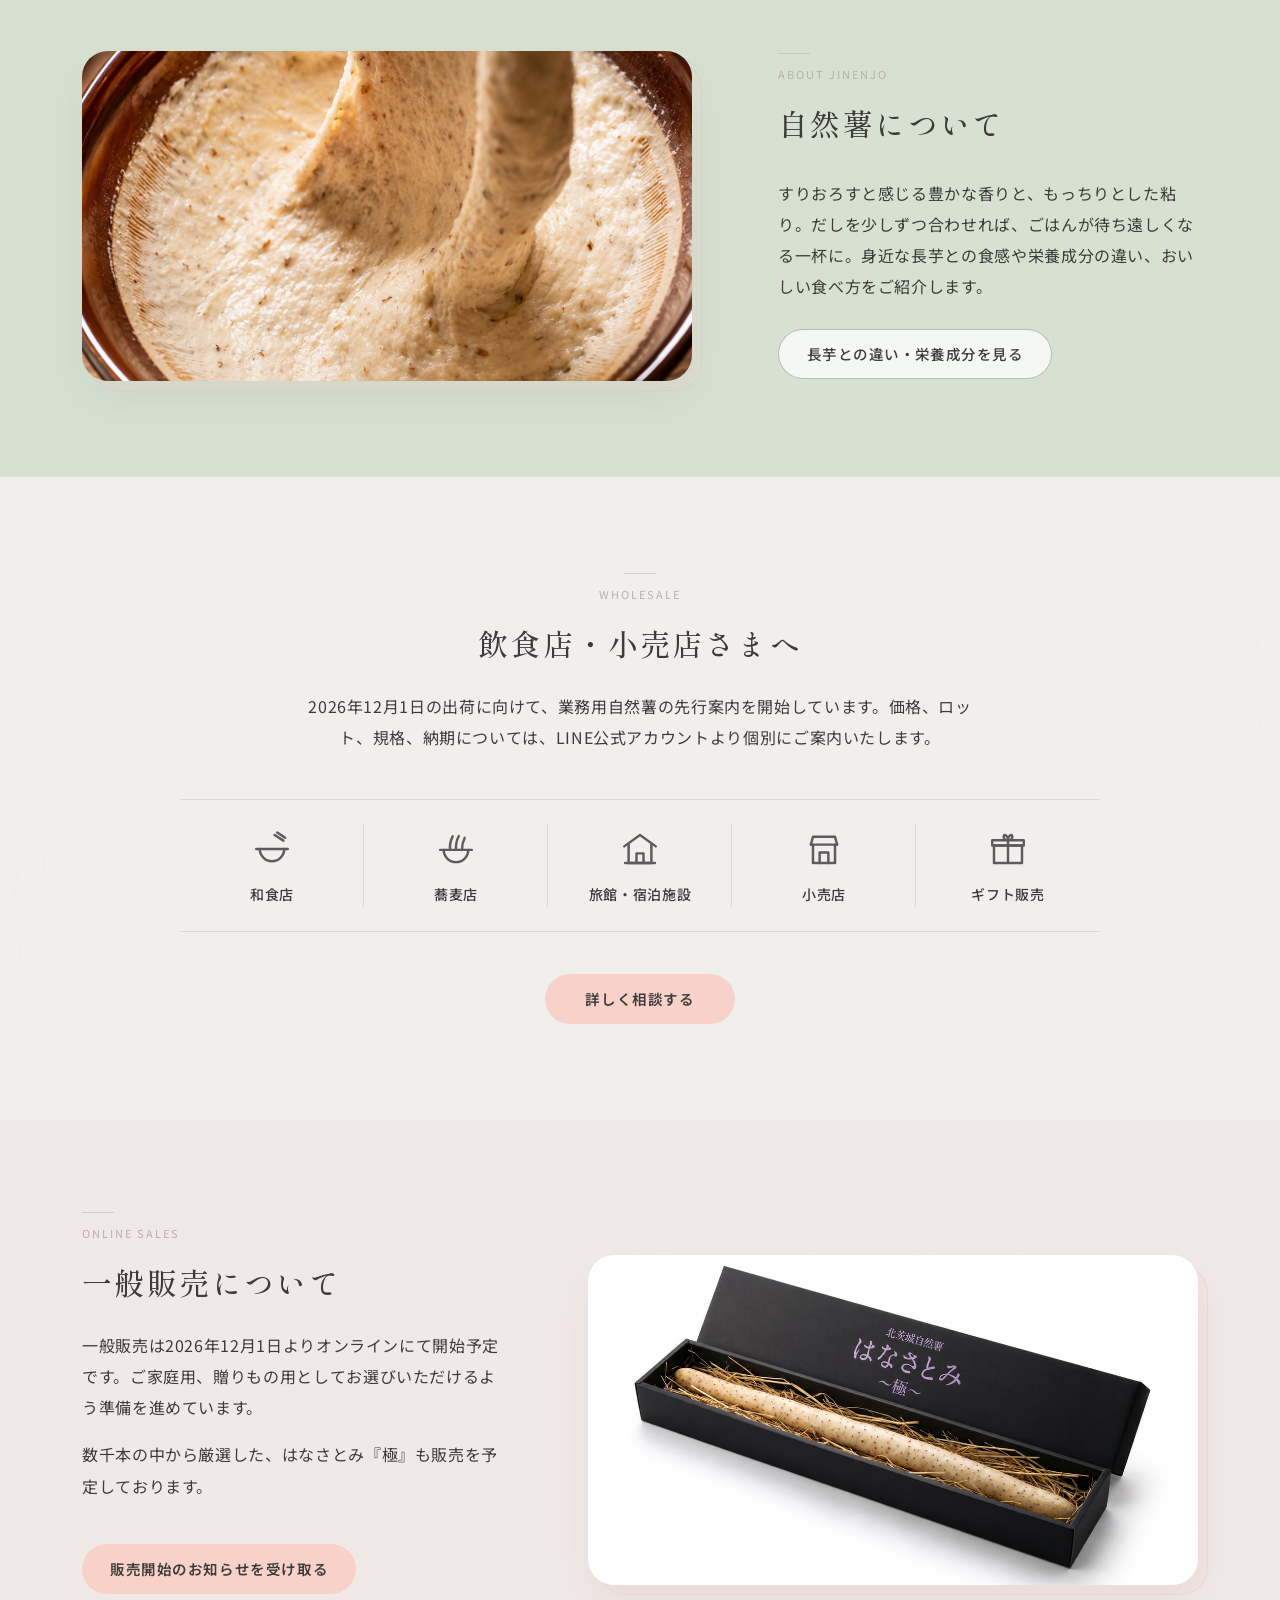
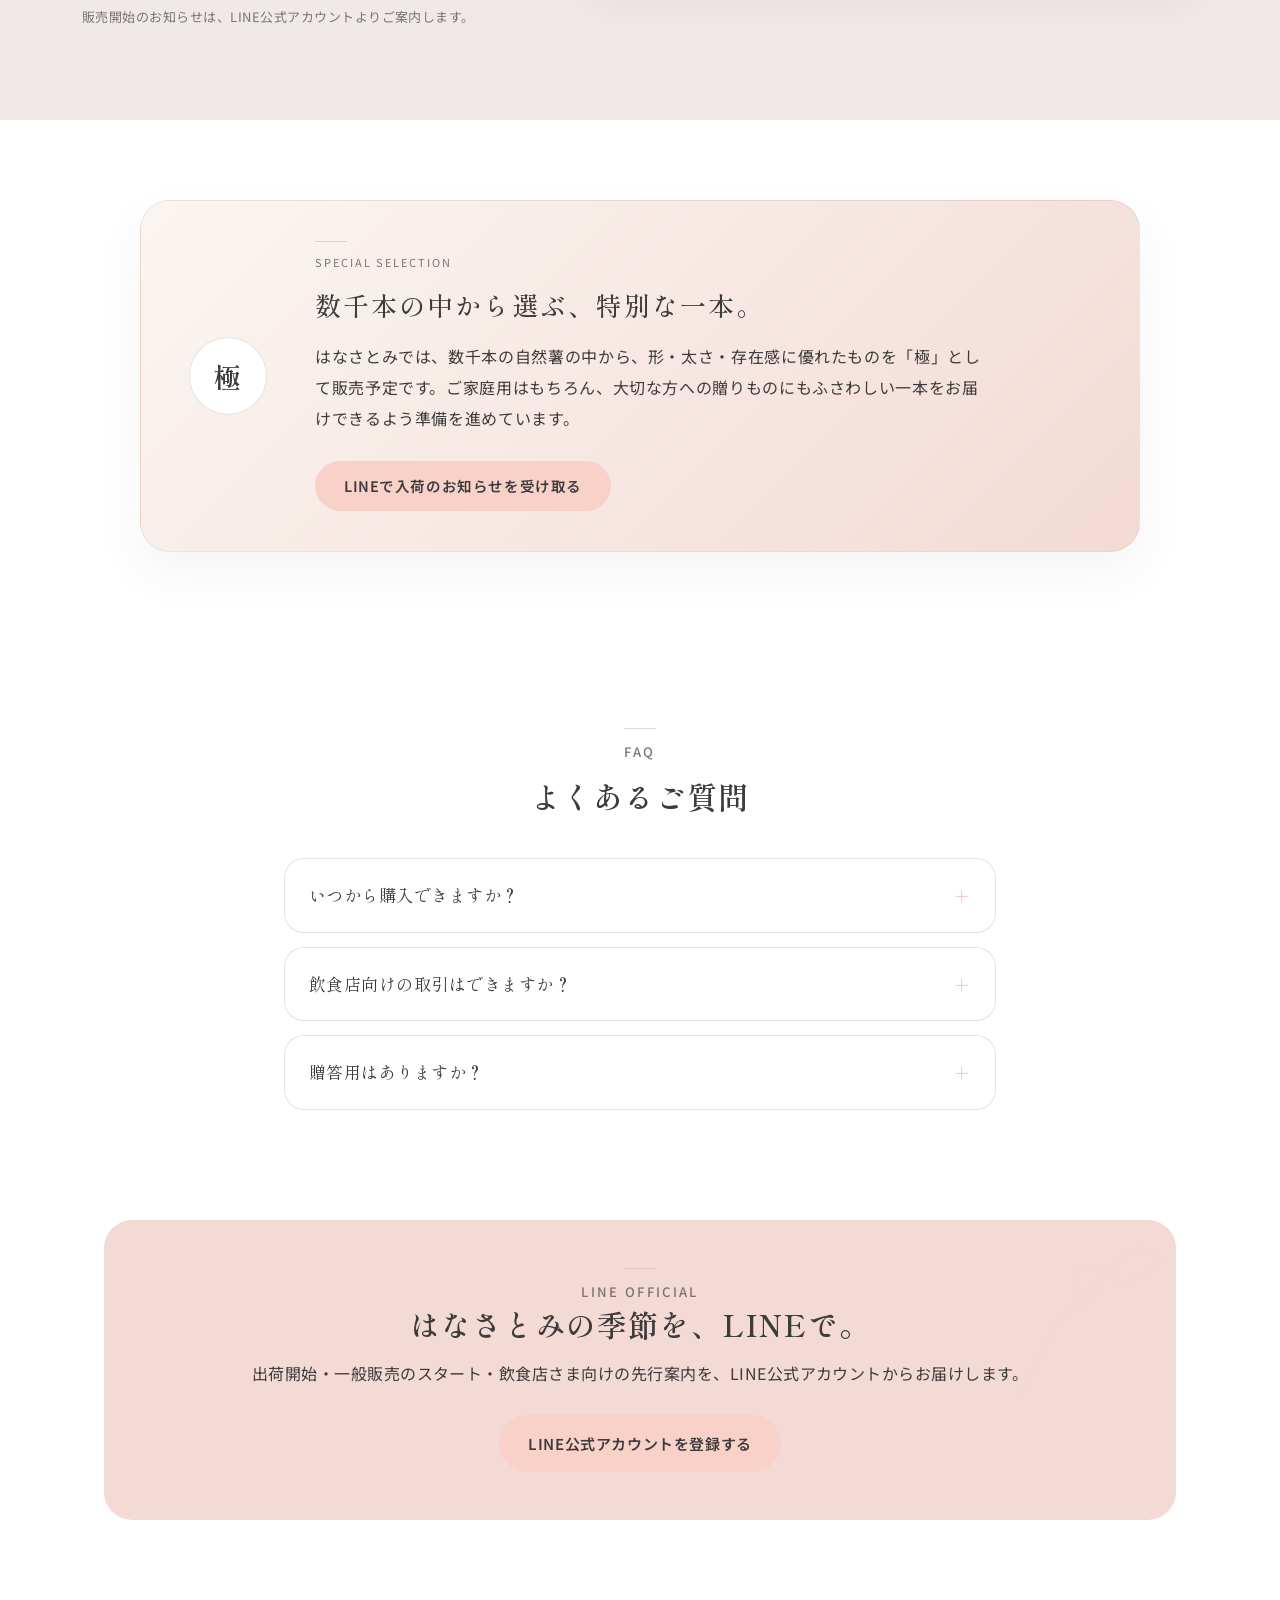
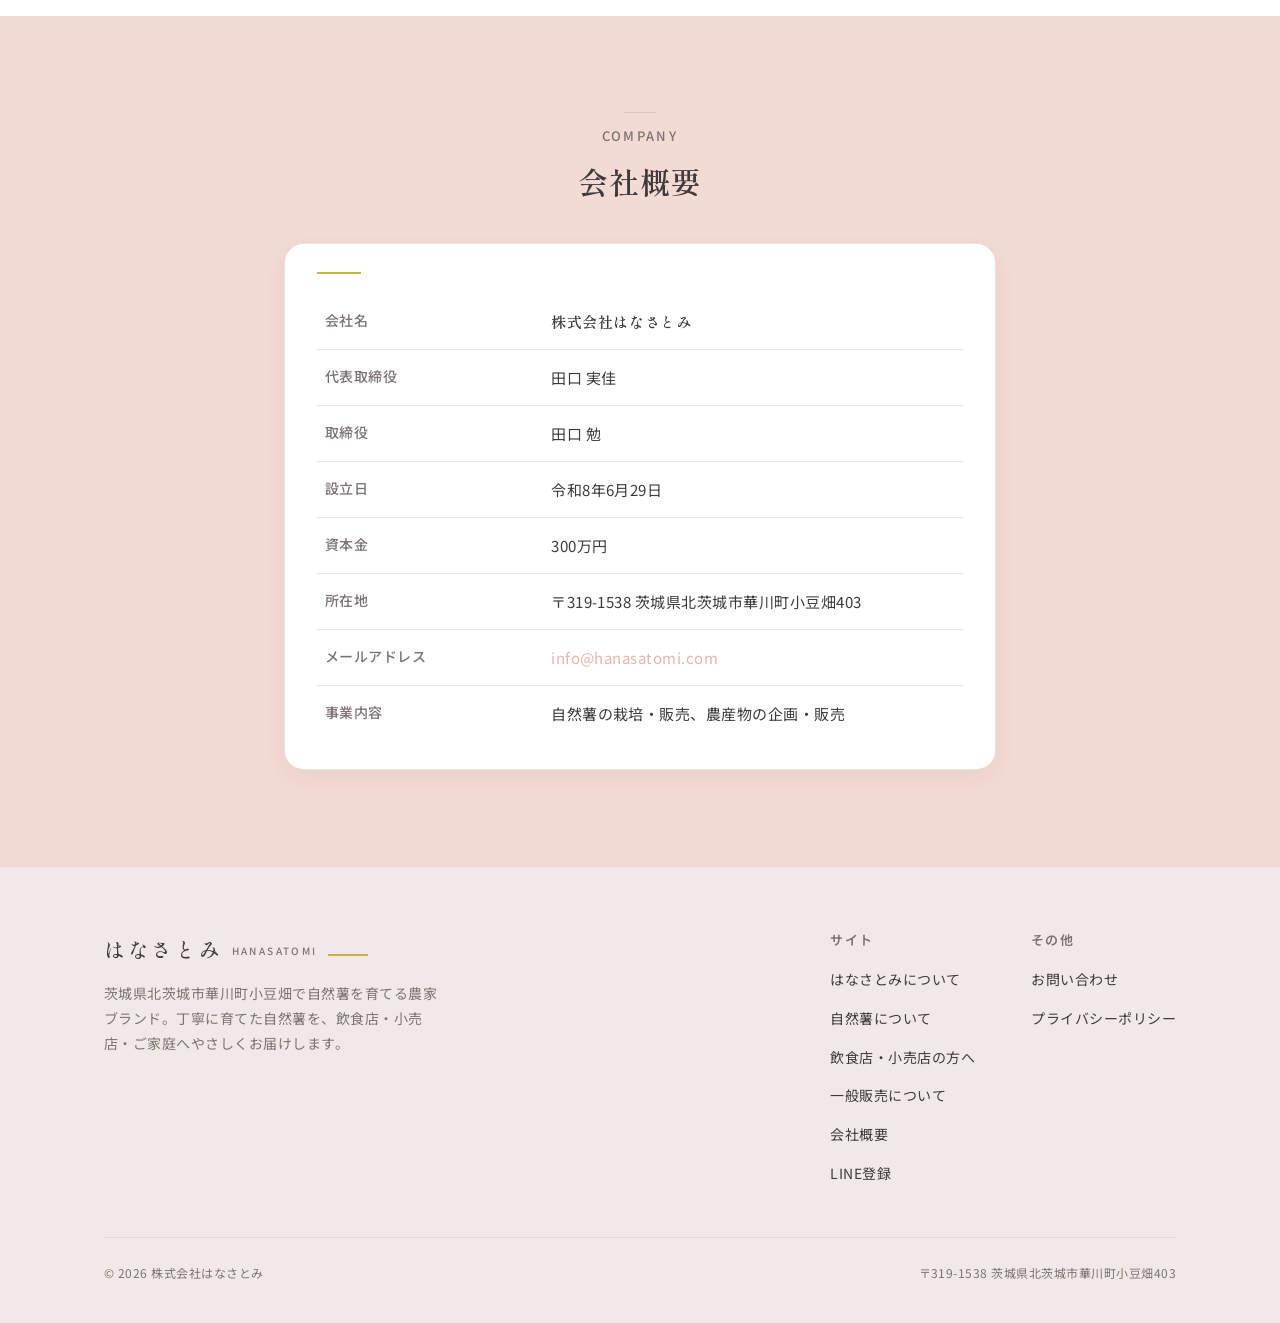
==== commit dddec94a: "feat: 自然薯と長芋の食感・栄養成分を比較するページを追加" ====
--- a/index.html
+++ b/index.html
@@ -110,7 +110,7 @@
     <a href="/" class="brand"><span class="brand__tagline">自然薯農家</span><span class="brand__name">はなさとみ</span><span class="brand__roman">hanasatomi</span></a>
     <nav class="nav" id="site-nav">
       <a href="/about/">はなさとみについて</a>
-      <a href="#jinenjo">自然薯について</a>
+      <a href="/jinenjo/">自然薯について</a>
       <a href="/wholesale/">飲食店・小売店の方へ</a>
       <a href="/coming-soon/">一般販売について</a>
       <a href="#company">会社概要</a>
@@ -217,8 +217,8 @@
       <img src="/assets/images/jinenjyo-24.jpg?v=20260707b" alt="すりおろした自然薯の生地をこねるようす" loading="lazy">
     </div>
     <div class="jinenjo-body">
-      <p class="jinenjo-text">自然薯は、日本原産の山芋の一種。粘りの強さ、香り、滋味深い味わいが特徴で、とろろ、麦とろ、蕎麦、椀物、磯辺揚げ、鍋料理など、秋冬の料理に幅広く使われます。</p>
-      <a href="/about/" class="btn jinenjo-button">詳しく見る</a>
+      <p class="jinenjo-text">すりおろすと感じる豊かな香りと、もっちりとした粘り。だしを少しずつ合わせれば、ごはんが待ち遠しくなる一杯に。身近な長芋との食感や栄養成分の違い、おいしい食べ方をご紹介します。</p>
+      <a href="/jinenjo/" class="btn jinenjo-button">長芋との違い・栄養成分を見る</a>
     </div>
   </div>
 </section>
@@ -417,6 +417,7 @@
           <h4>サイト</h4>
           <ul>
             <li><a href="/about/">はなさとみについて</a></li>
+            <li><a href="/jinenjo/">自然薯について</a></li>
             <li><a href="/wholesale/">飲食店・小売店の方へ</a></li>
             <li><a href="/coming-soon/">一般販売について</a></li>
             <li><a href="#company">会社概要</a></li>
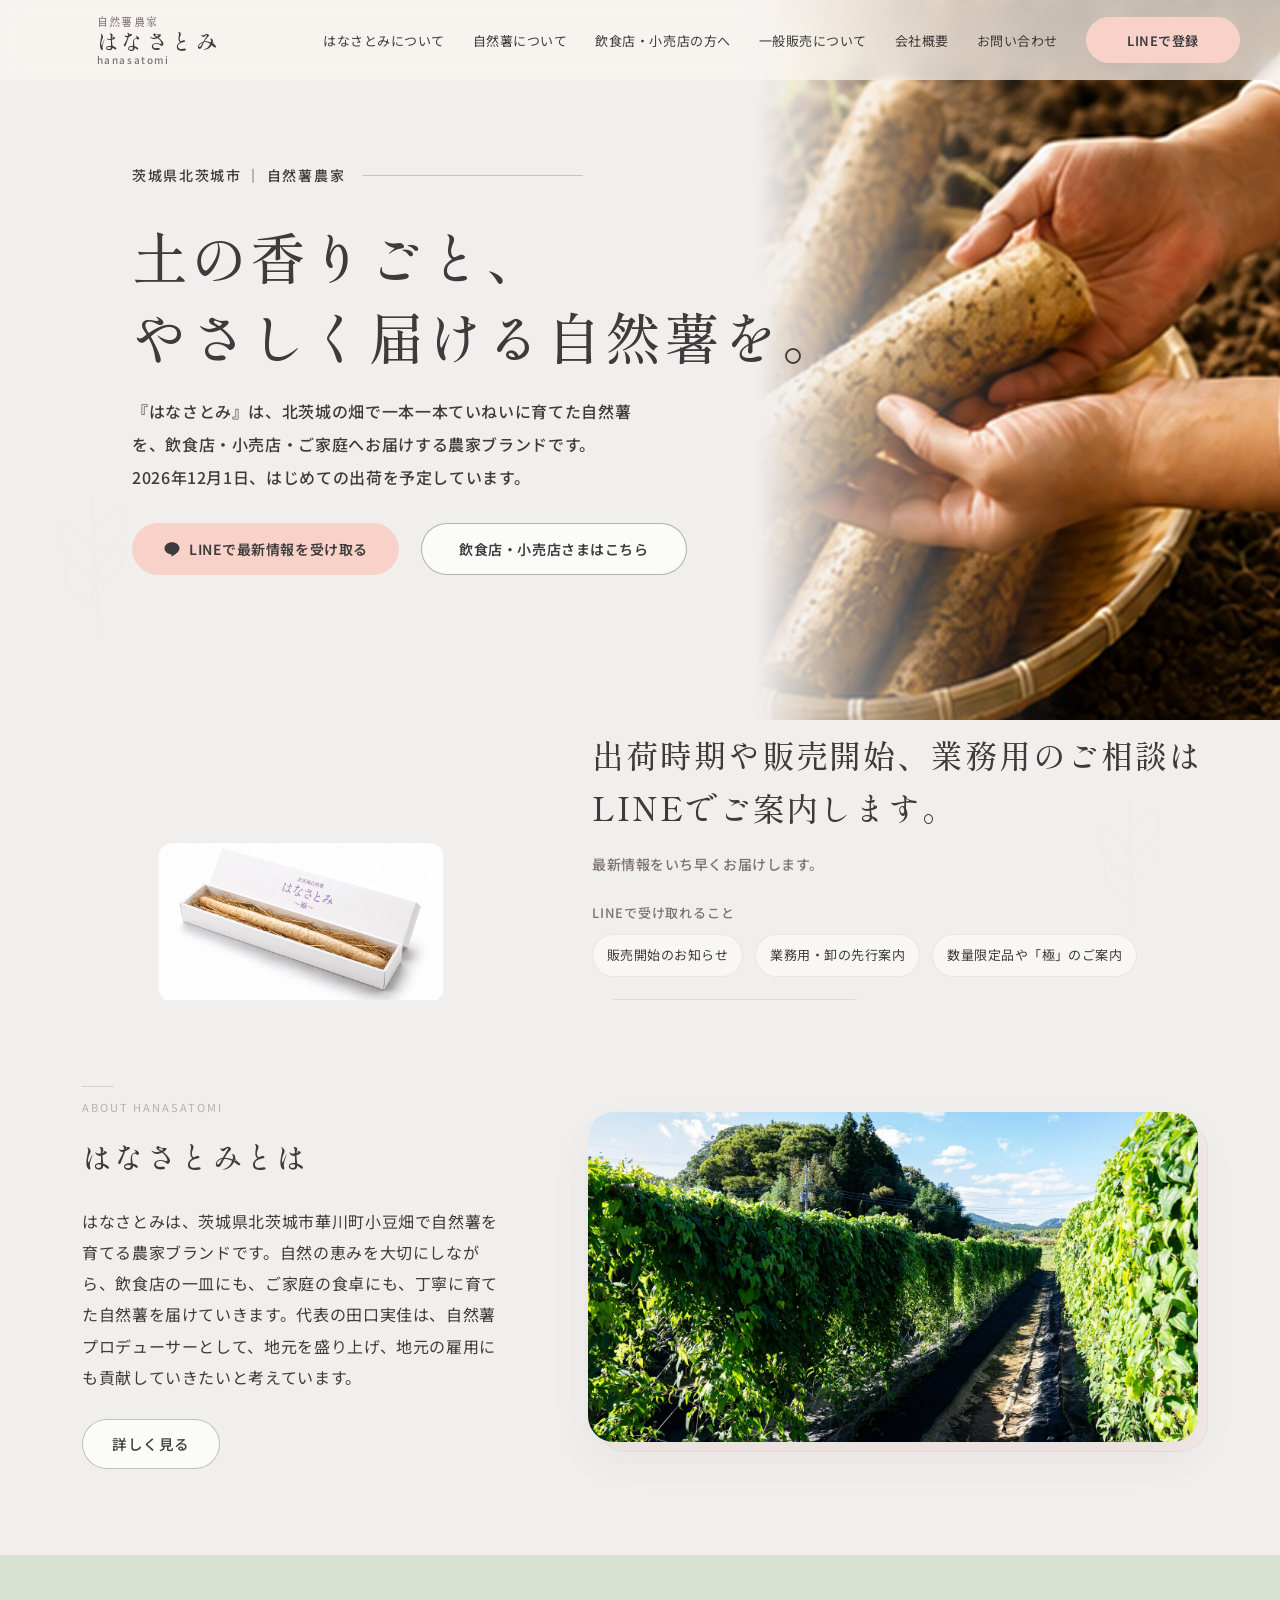
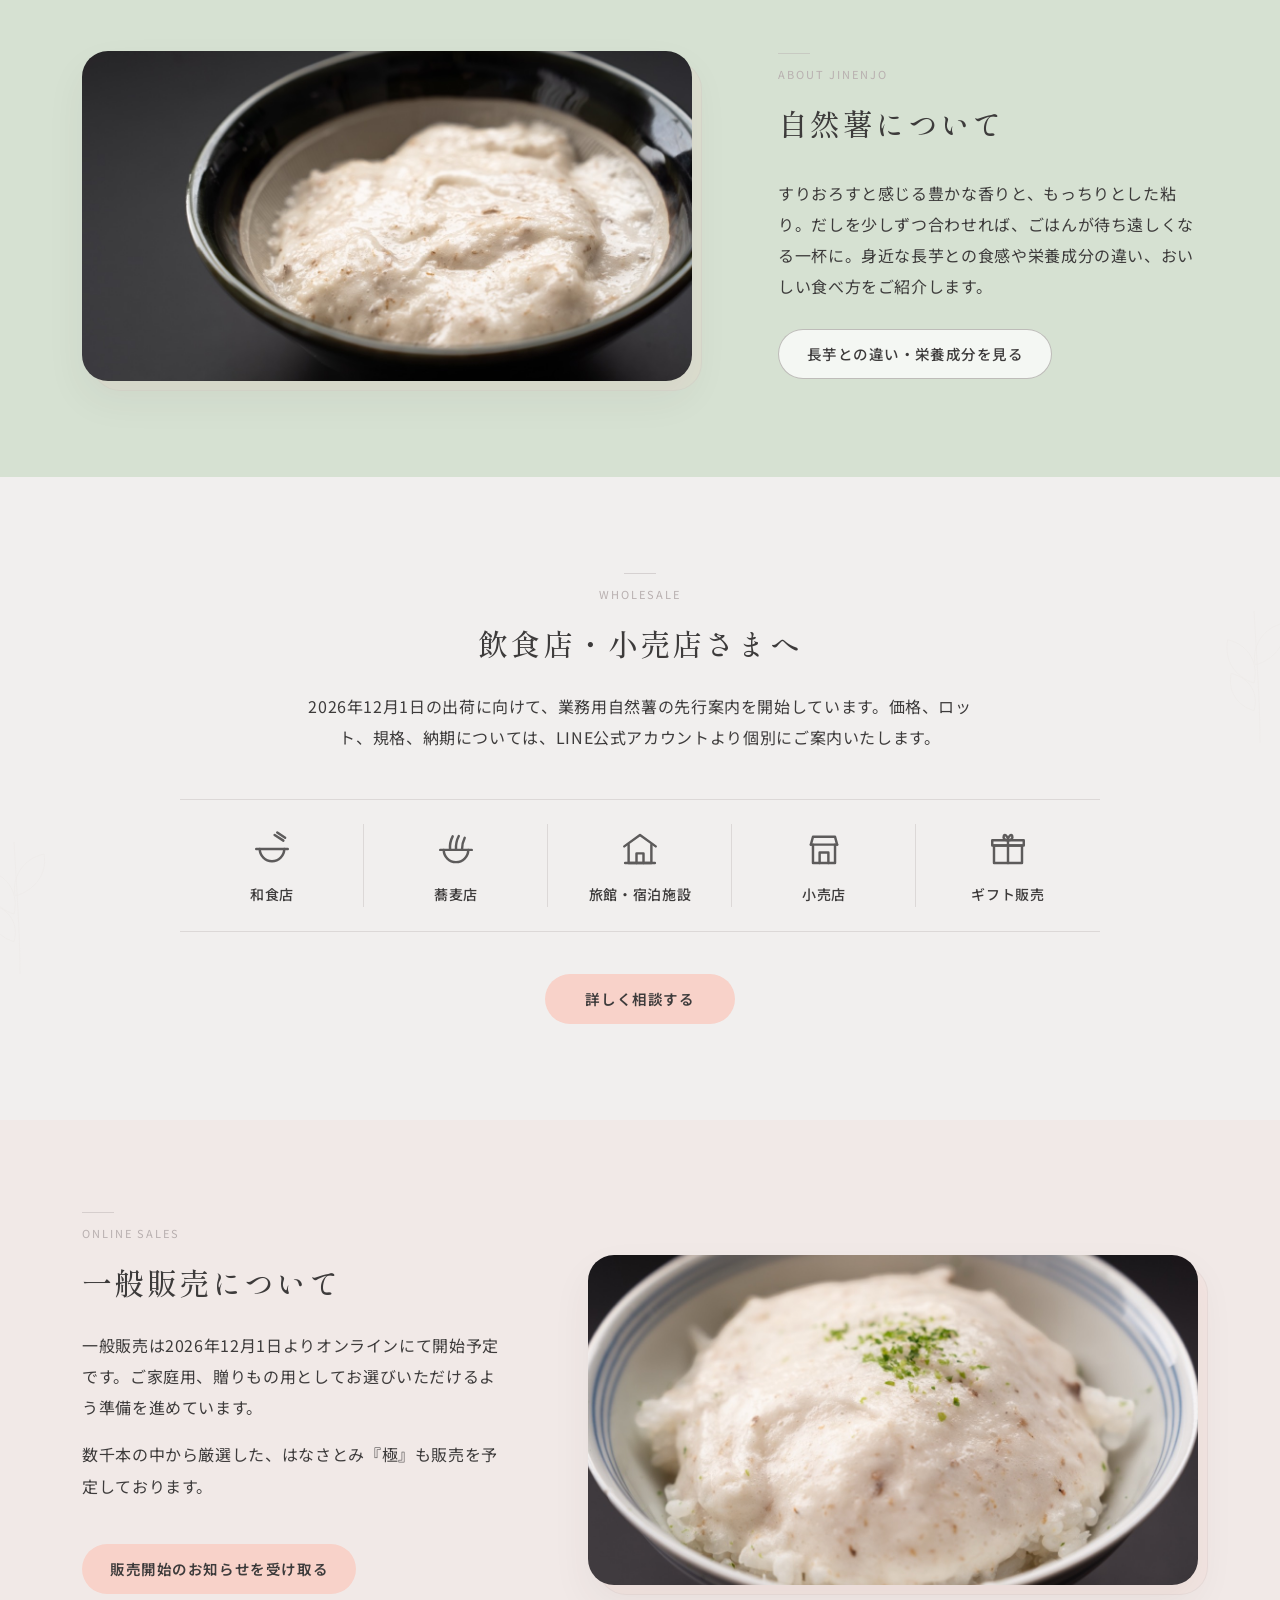
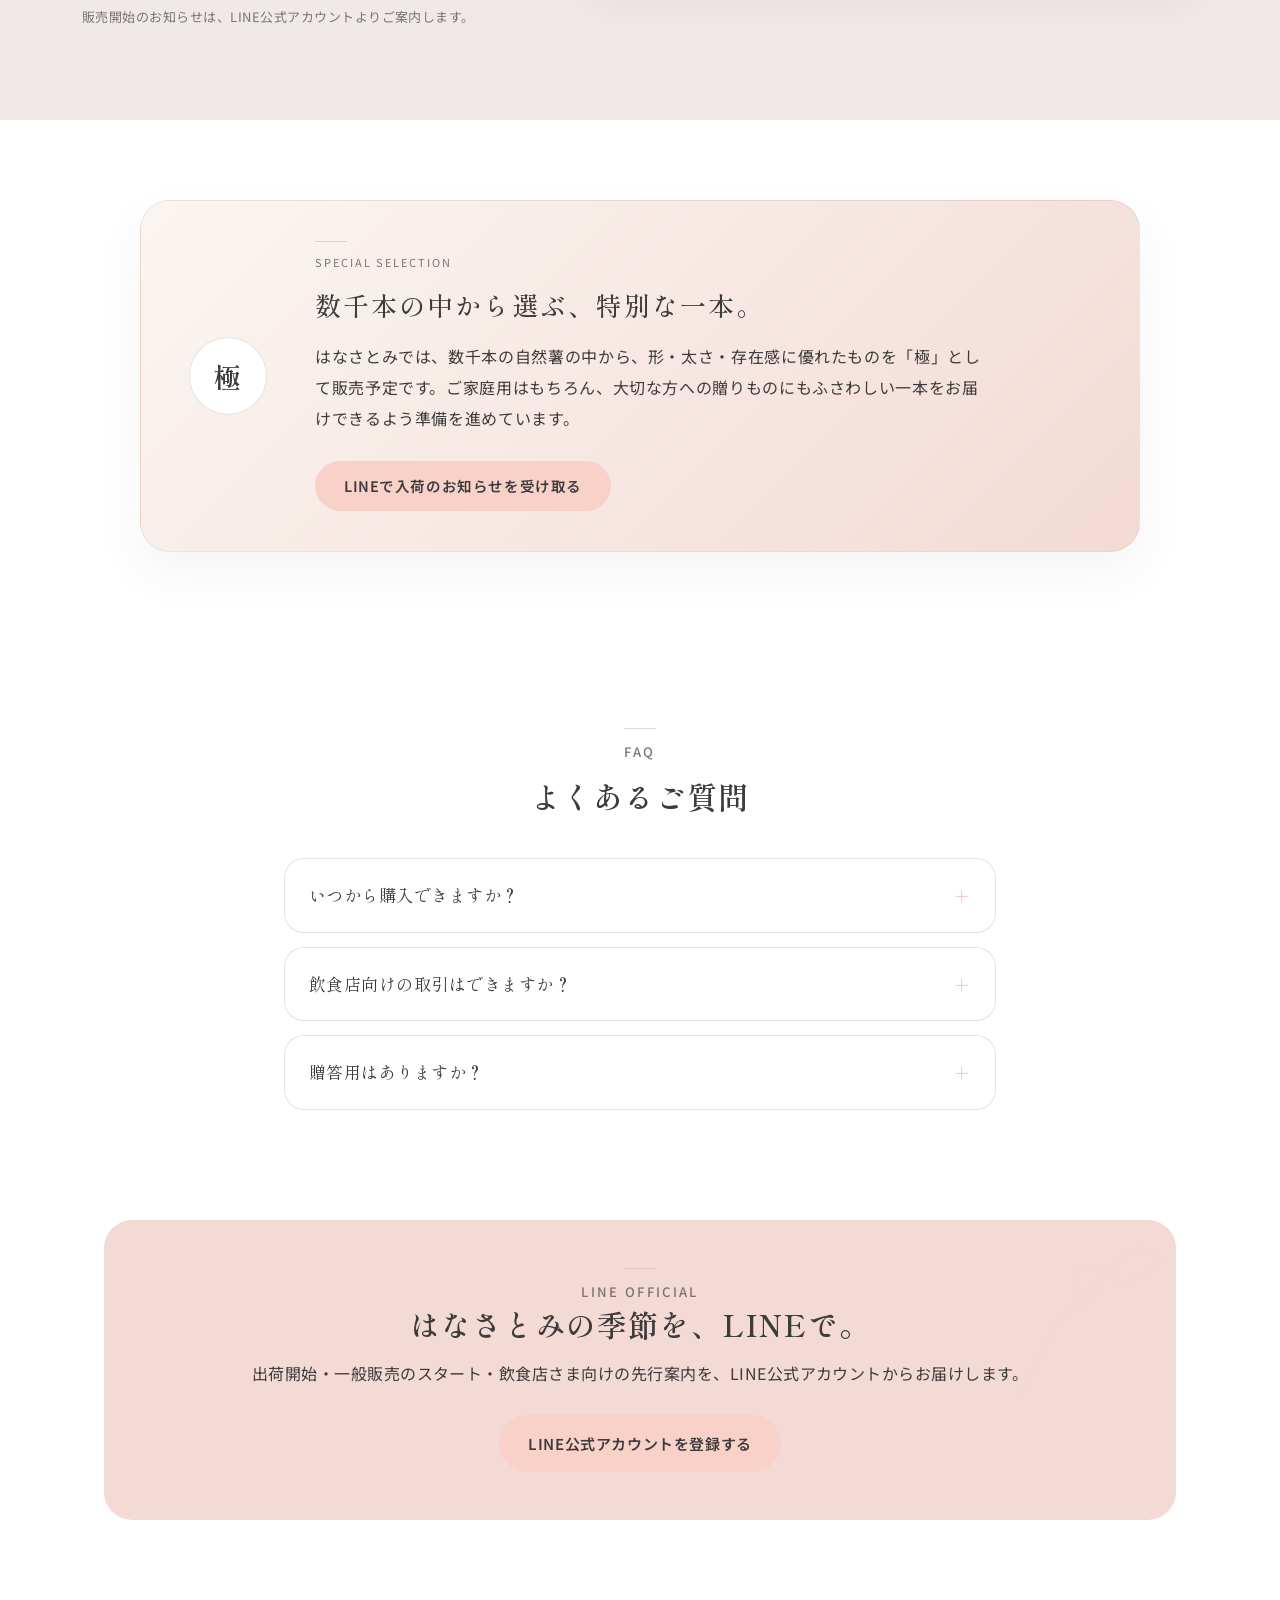
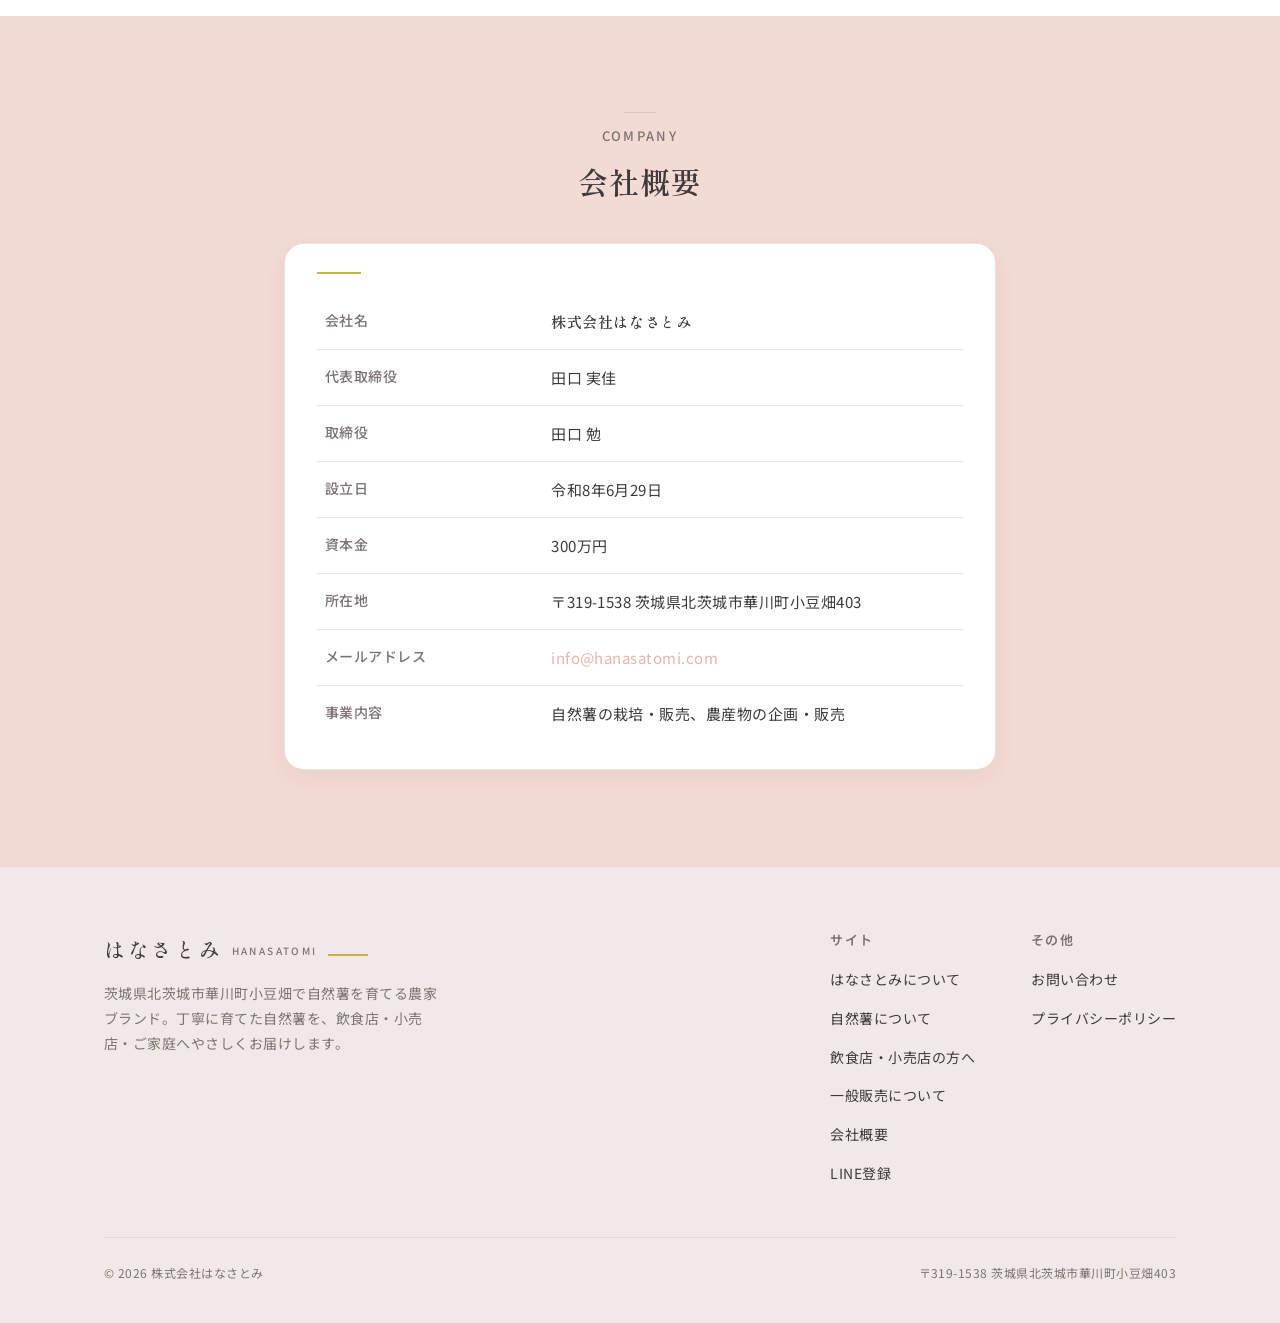
==== commit bd9844dc: "feat: 本体サイトにとろろご飯とすり鉢の料理写真を反映" ====
--- a/index.html
+++ b/index.html
@@ -214,7 +214,7 @@
       <h2 class="jinenjo-title">自然薯について</h2>
     </div>
     <div class="jinenjo-image photo-depth">
-      <img src="/assets/images/jinenjyo-24.jpg?v=20260707b" alt="すりおろした自然薯の生地をこねるようす" loading="lazy">
+      <img src="/assets/images/tororo-suribachi-20261126.jpg" alt="すり鉢ですりおろしたとろろ" loading="lazy" decoding="async" width="1280" height="853">
     </div>
     <div class="jinenjo-body">
       <p class="jinenjo-text">すりおろすと感じる豊かな香りと、もっちりとした粘り。だしを少しずつ合わせれば、ごはんが待ち遠しくなる一杯に。身近な長芋との食感や栄養成分の違い、おいしい食べ方をご紹介します。</p>
@@ -277,7 +277,7 @@
   </div>
 </section>
 
-<!-- 6. 一般販売について（左テキスト / 右に贈答イメージ） -->
+<!-- 6. 一般販売について（左テキスト / 右にとろろご飯） -->
 <section class="general-sale-section reveal">
   <div class="general-sale-inner">
     <div class="general-sale-content">
@@ -289,7 +289,7 @@
       <p class="line-hint">販売開始のお知らせは、LINE公式アカウントよりご案内します。</p>
     </div>
     <div class="general-sale-image photo-depth">
-      <img src="/assets/images/home-gift.jpg?v=20260703b" alt="自然薯の贈答用ギフト箱" loading="lazy">
+      <img src="/assets/images/tororo-rice-20261126.jpg" alt="ごはんにとろろをたっぷりかけ、緑の薬味を添えたとろろご飯" loading="lazy" decoding="async" width="1280" height="853">
     </div>
   </div>
 </section>
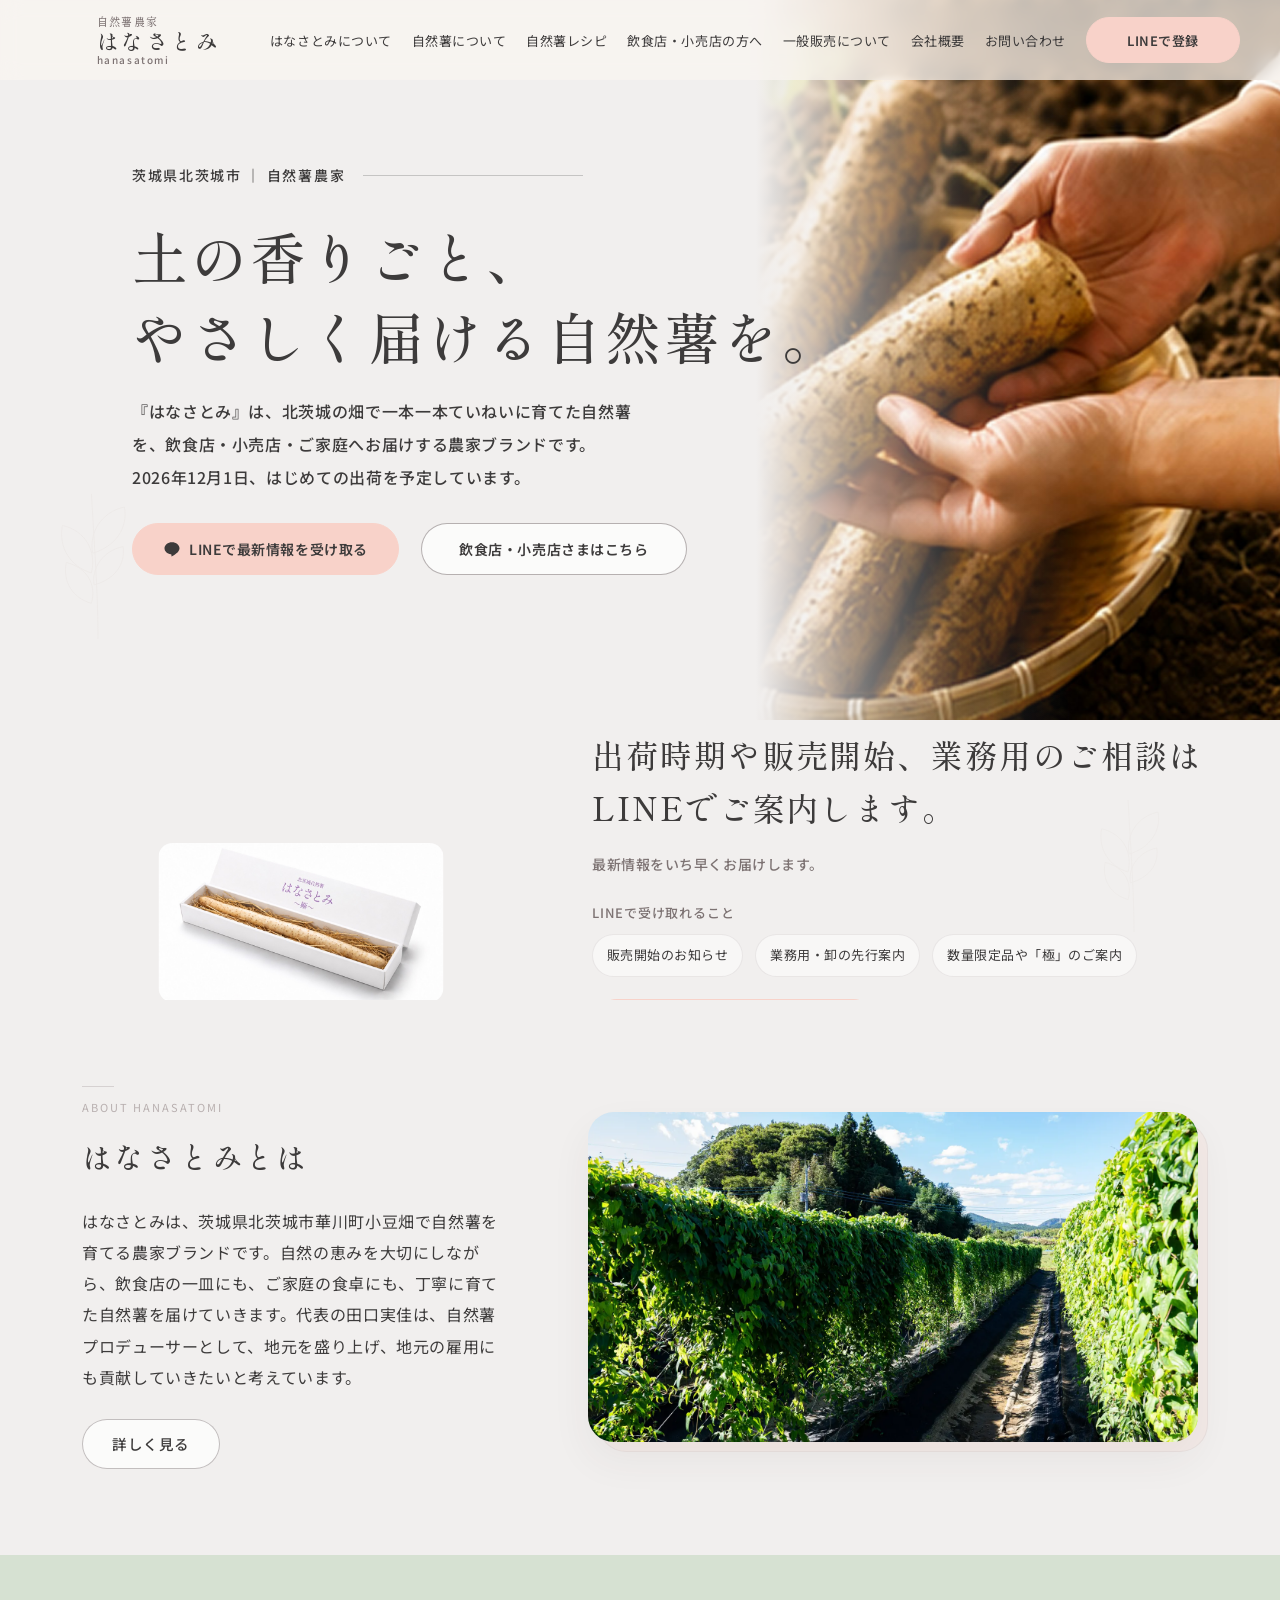
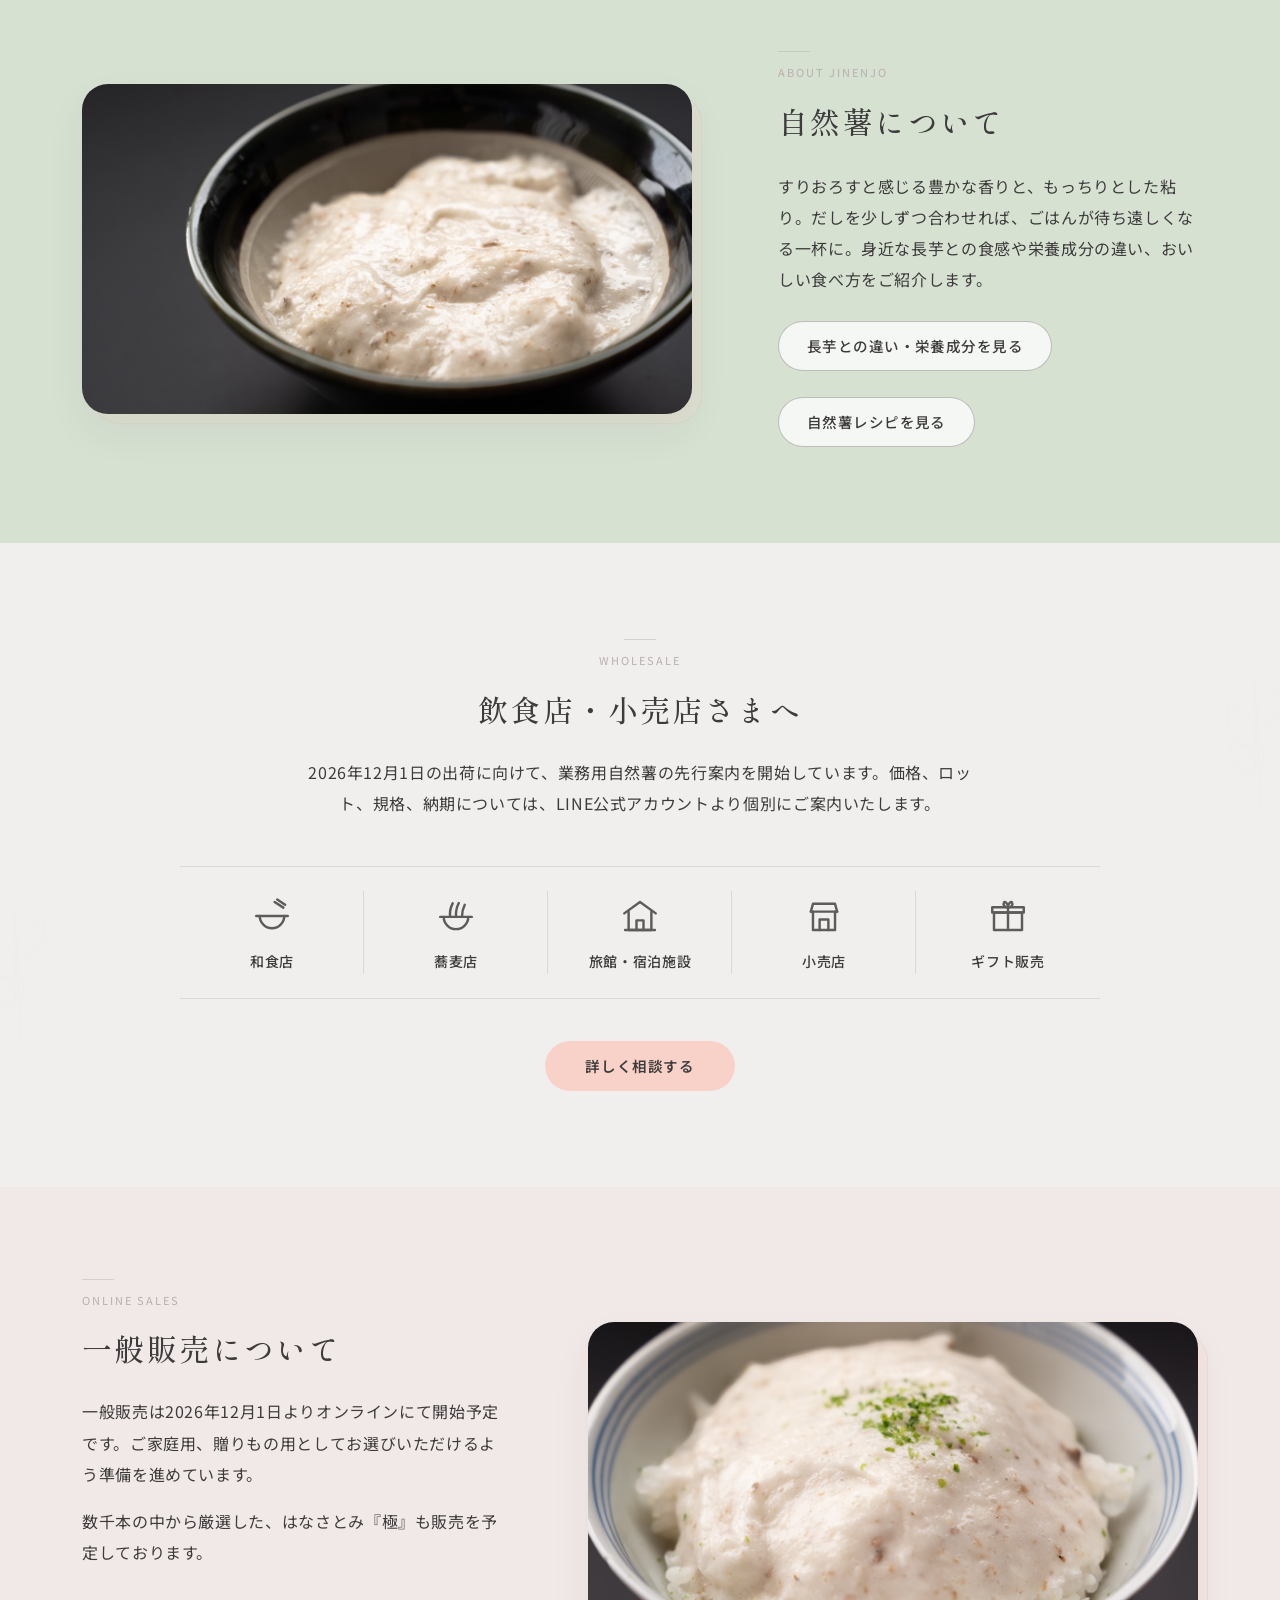
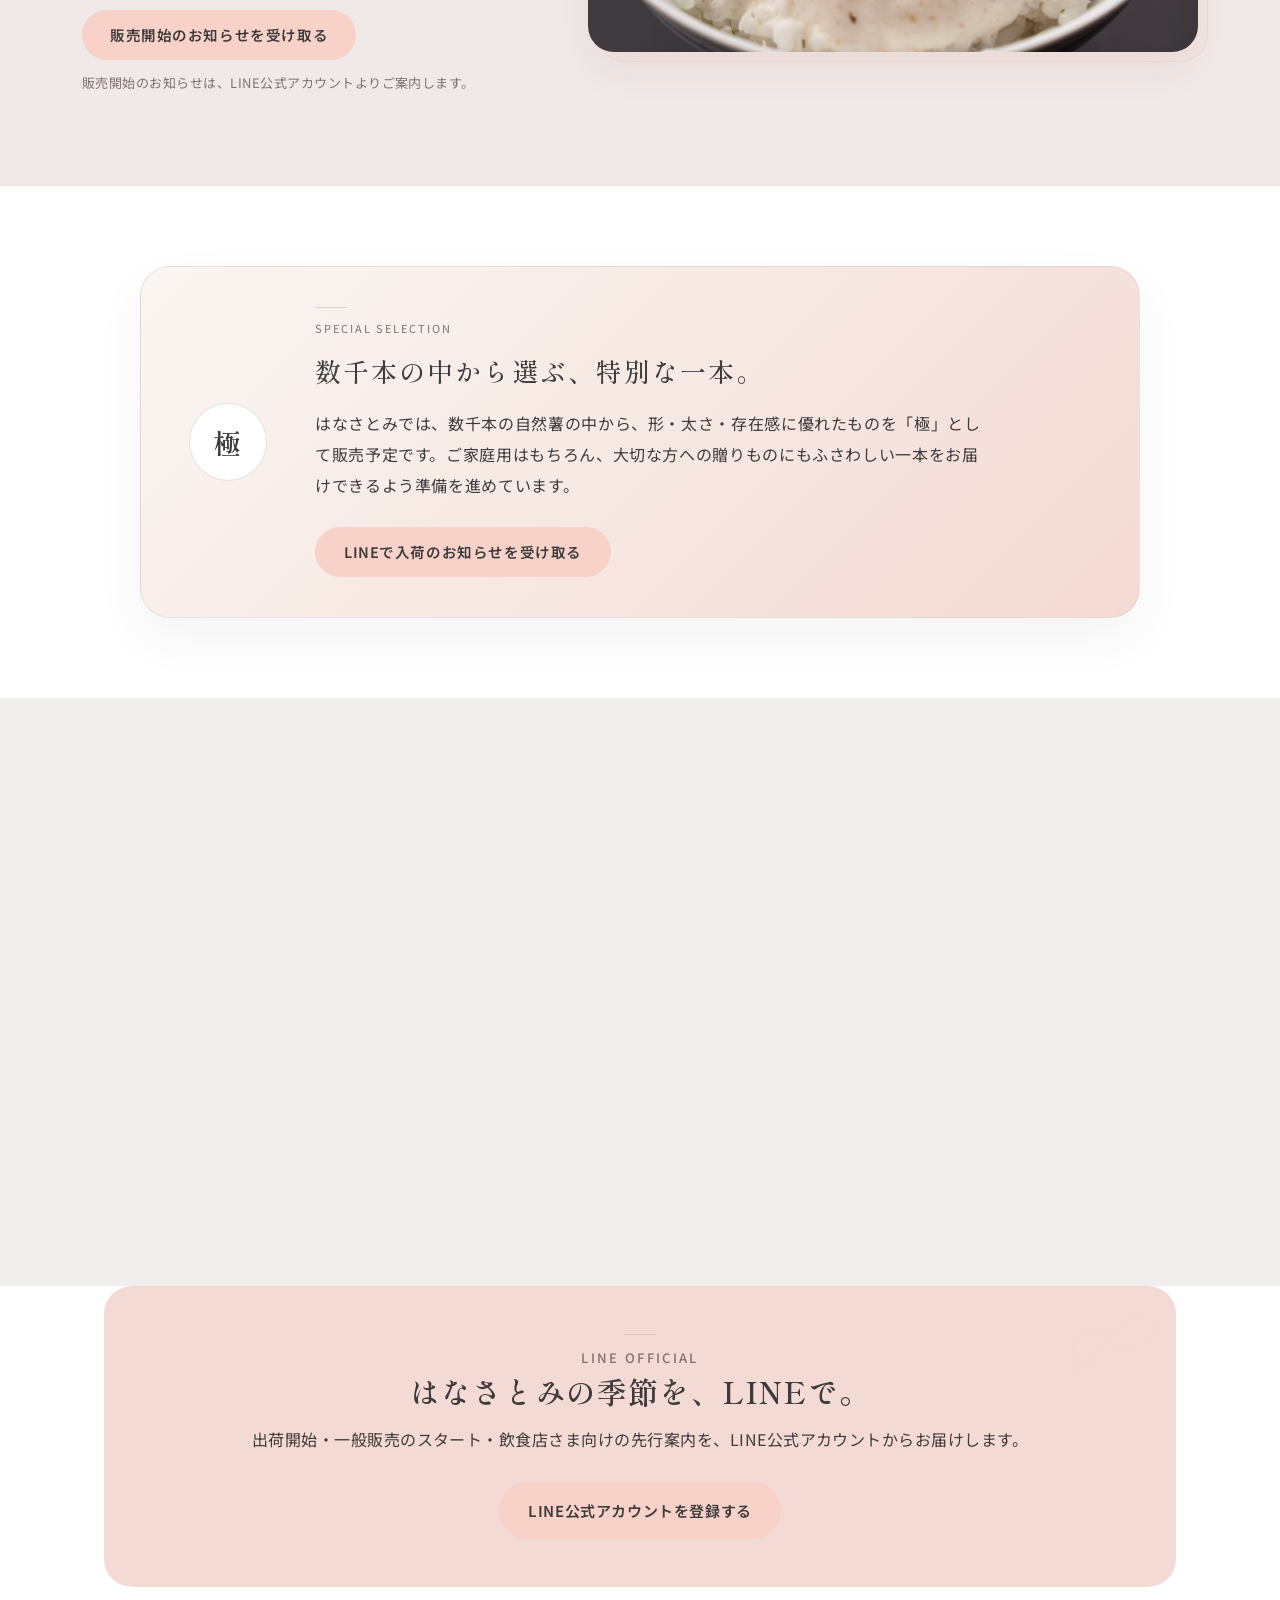
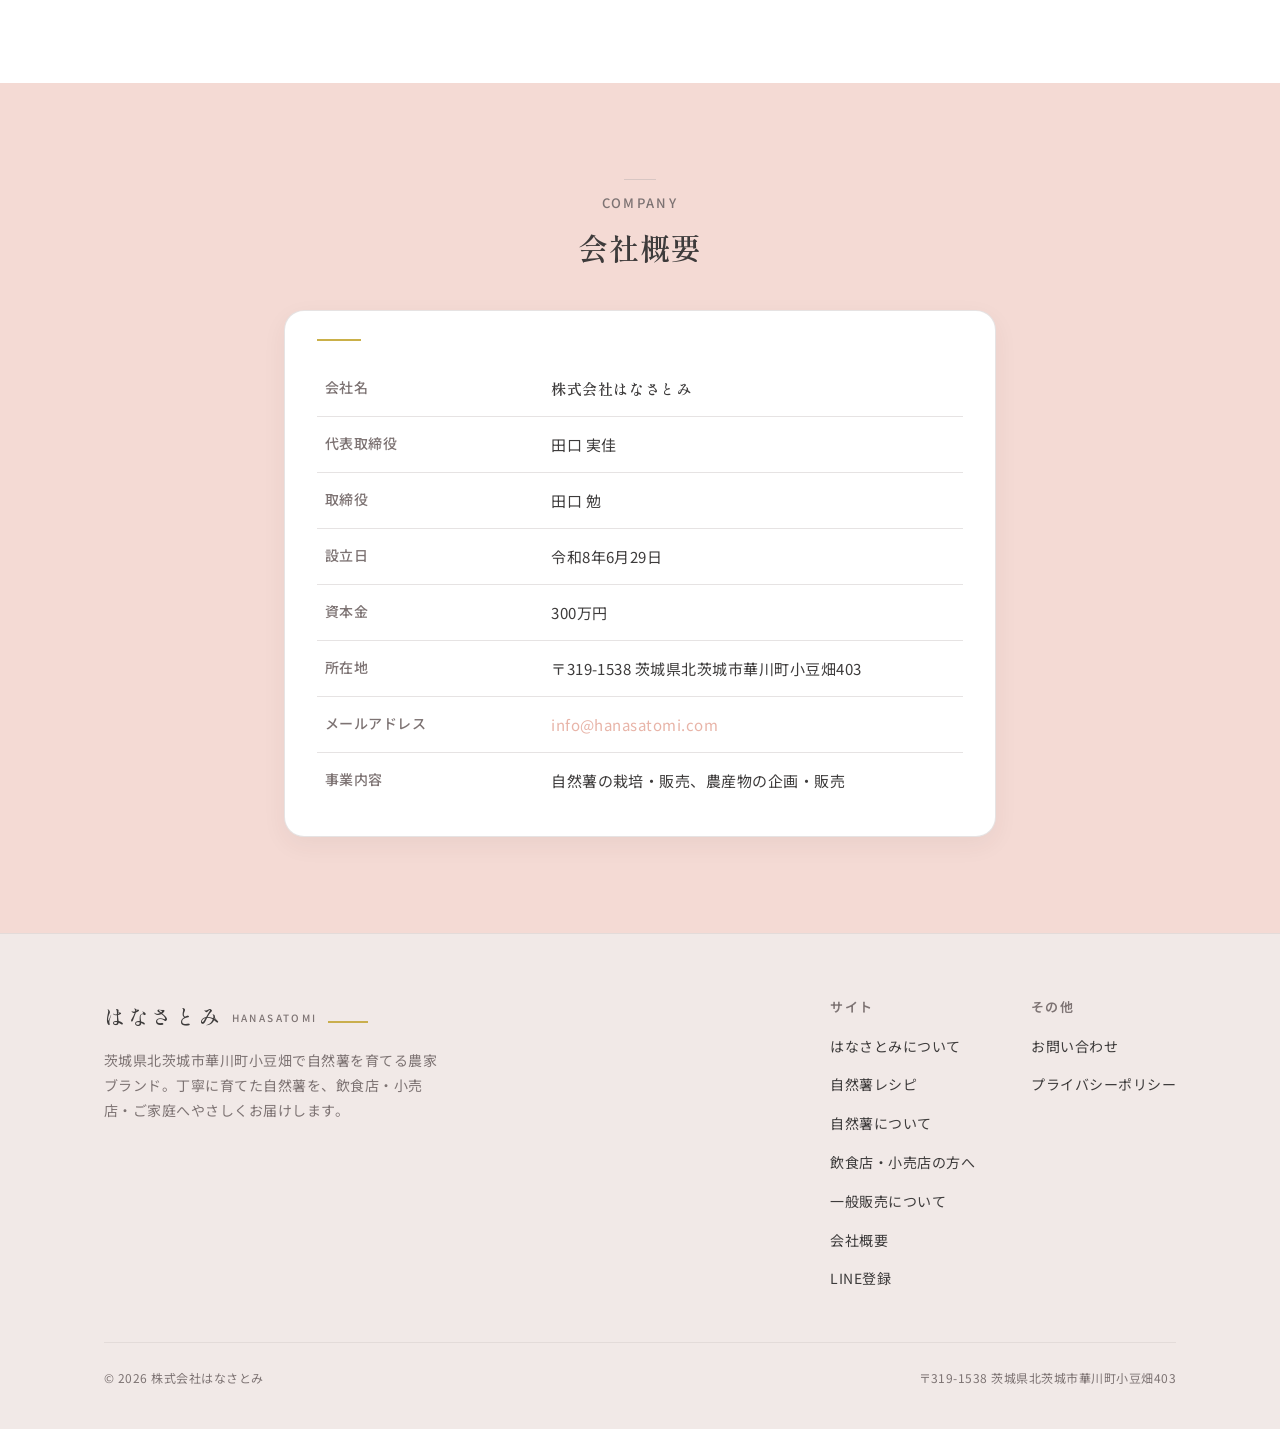
==== commit 11773c75: "feat: 増やせる自然薯レシピ一覧と4品の詳細ページを追加" ====
--- a/index.html
+++ b/index.html
@@ -34,7 +34,7 @@
 <link rel="preconnect" href="https://fonts.gstatic.com" crossorigin>
 <link href="https://fonts.googleapis.com/css2?family=Shippori+Mincho:wght@500;600&family=Noto+Sans+JP:wght@400;500;600&family=Noto+Serif+JP:wght@400;500&display=swap" rel="stylesheet">
 <script>document.documentElement.classList.add('js');</script>
-<link rel="stylesheet" href="/assets/css/styles.css?v=20260710-polish2">
+<link rel="stylesheet" href="/assets/css/styles.css?v=20261126-recipe-nav">
 <script type="application/ld+json">
 {
   "@context": "https://schema.org",
@@ -111,6 +111,7 @@
     <nav class="nav" id="site-nav">
       <a href="/about/">はなさとみについて</a>
       <a href="/jinenjo/">自然薯について</a>
+      <a href="/recipes/">自然薯レシピ</a>
       <a href="/wholesale/">飲食店・小売店の方へ</a>
       <a href="/coming-soon/">一般販売について</a>
       <a href="#company">会社概要</a>
@@ -219,6 +220,7 @@
     <div class="jinenjo-body">
       <p class="jinenjo-text">すりおろすと感じる豊かな香りと、もっちりとした粘り。だしを少しずつ合わせれば、ごはんが待ち遠しくなる一杯に。身近な長芋との食感や栄養成分の違い、おいしい食べ方をご紹介します。</p>
       <a href="/jinenjo/" class="btn jinenjo-button">長芋との違い・栄養成分を見る</a>
+      <a href="/recipes/" class="btn jinenjo-button">自然薯レシピを見る</a>
     </div>
   </div>
 </section>
@@ -417,6 +419,7 @@
           <h4>サイト</h4>
           <ul>
             <li><a href="/about/">はなさとみについて</a></li>
+            <li><a href="/recipes/">自然薯レシピ</a></li>
             <li><a href="/jinenjo/">自然薯について</a></li>
             <li><a href="/wholesale/">飲食店・小売店の方へ</a></li>
             <li><a href="/coming-soon/">一般販売について</a></li>
--- a/assets/css/styles.css
+++ b/assets/css/styles.css
@@ -517,7 +517,7 @@
 /* =========================================================
    Responsive
    ========================================================= */
-@media (max-width: 1023px) {
+@media (max-width: 1279px) {
   .section { padding: 72px 0; }
 
   /* Tablet + mobile: nav becomes a drawer with hamburger.
@@ -1335,3 +1335,6 @@
     transition-duration: 0.01ms !important;
   }
 }
+
+/* レシピ導線追加後のDesktopナビゲーション間隔。 */
+@media (min-width: 1280px) { .nav { gap: 20px; } }
